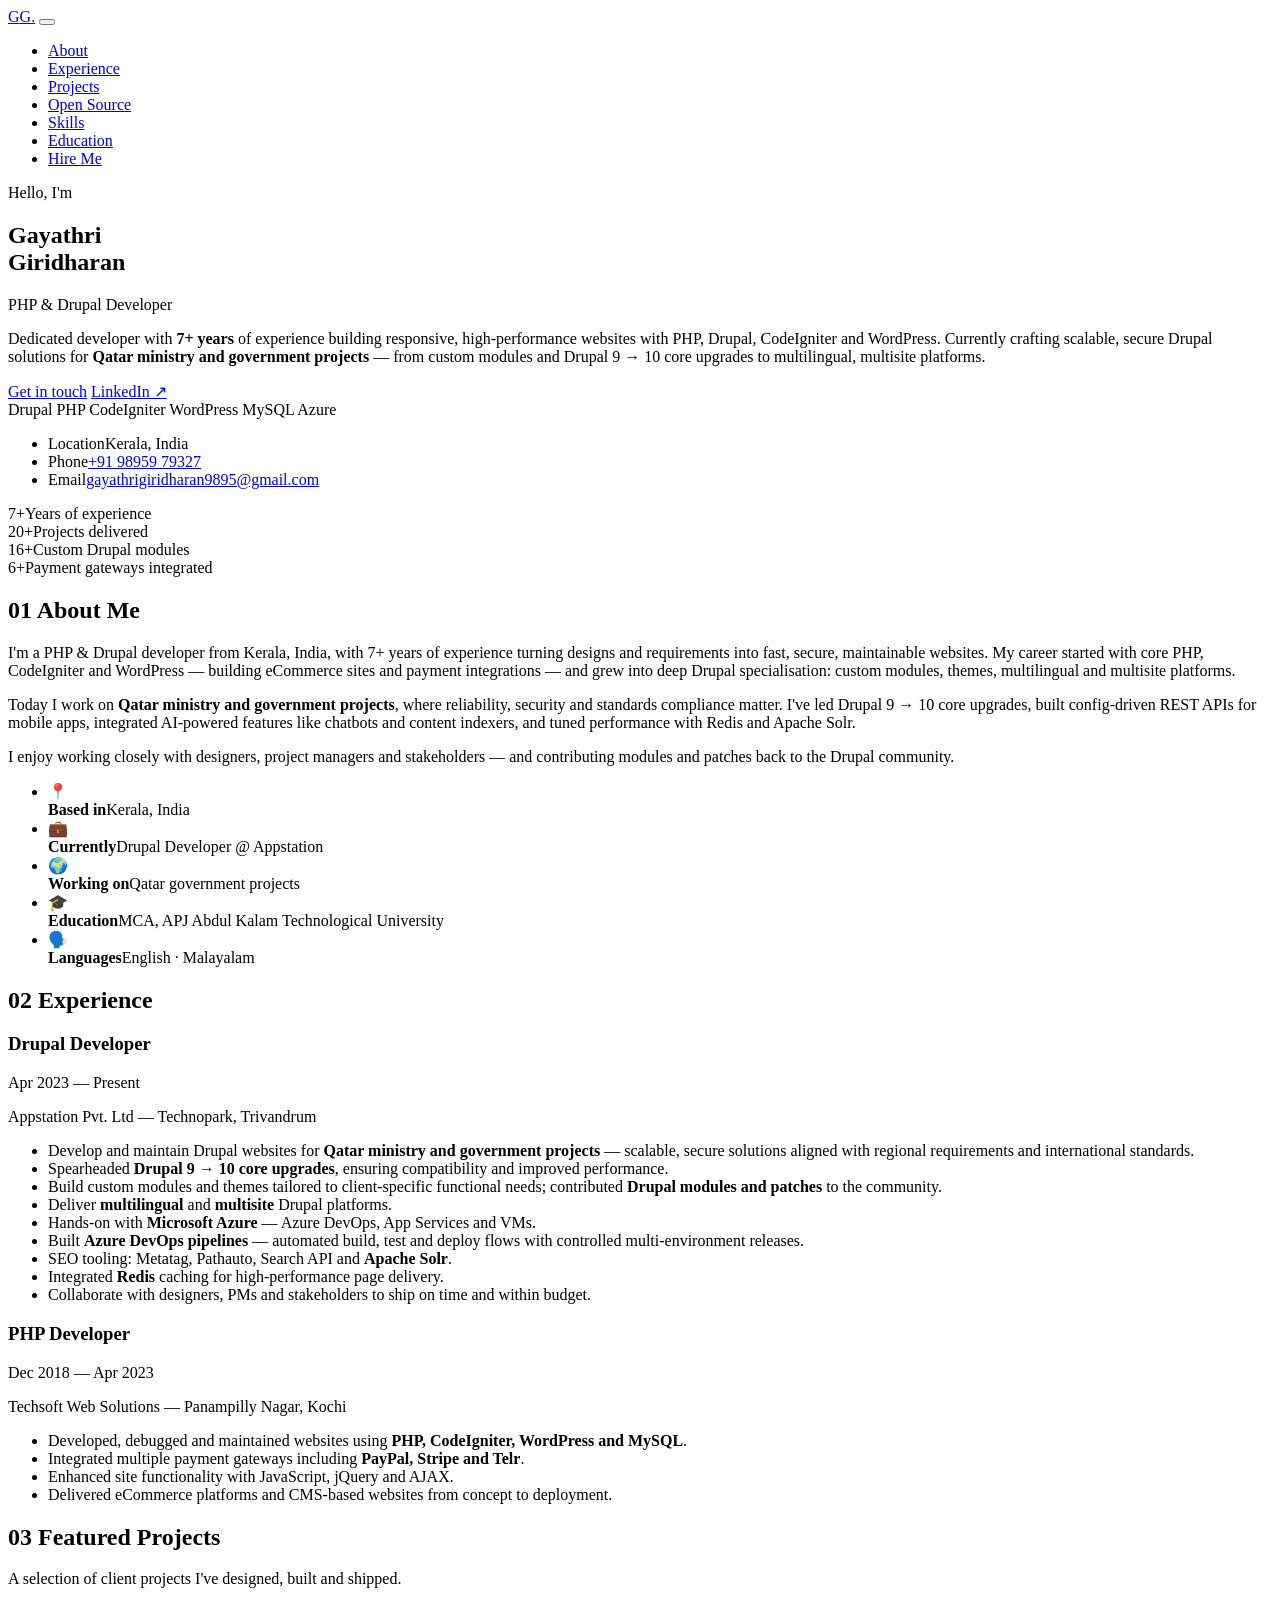
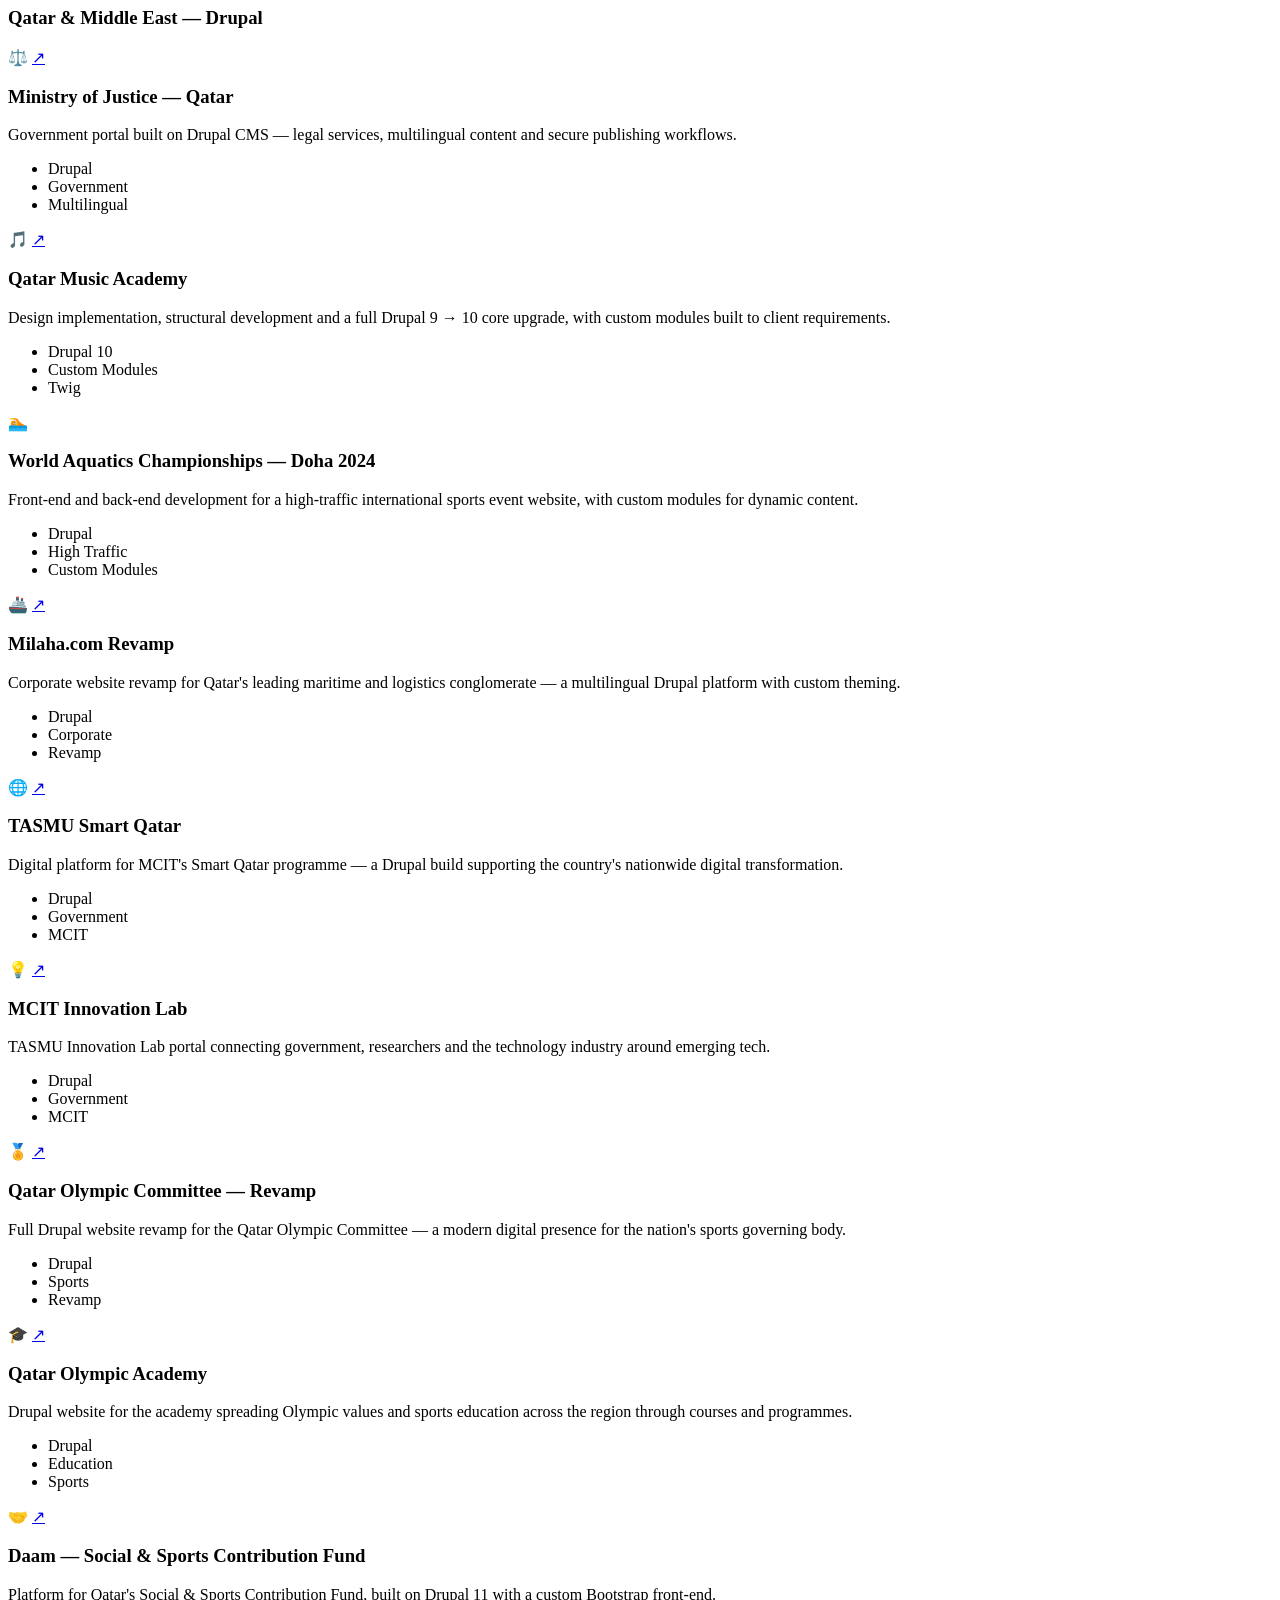
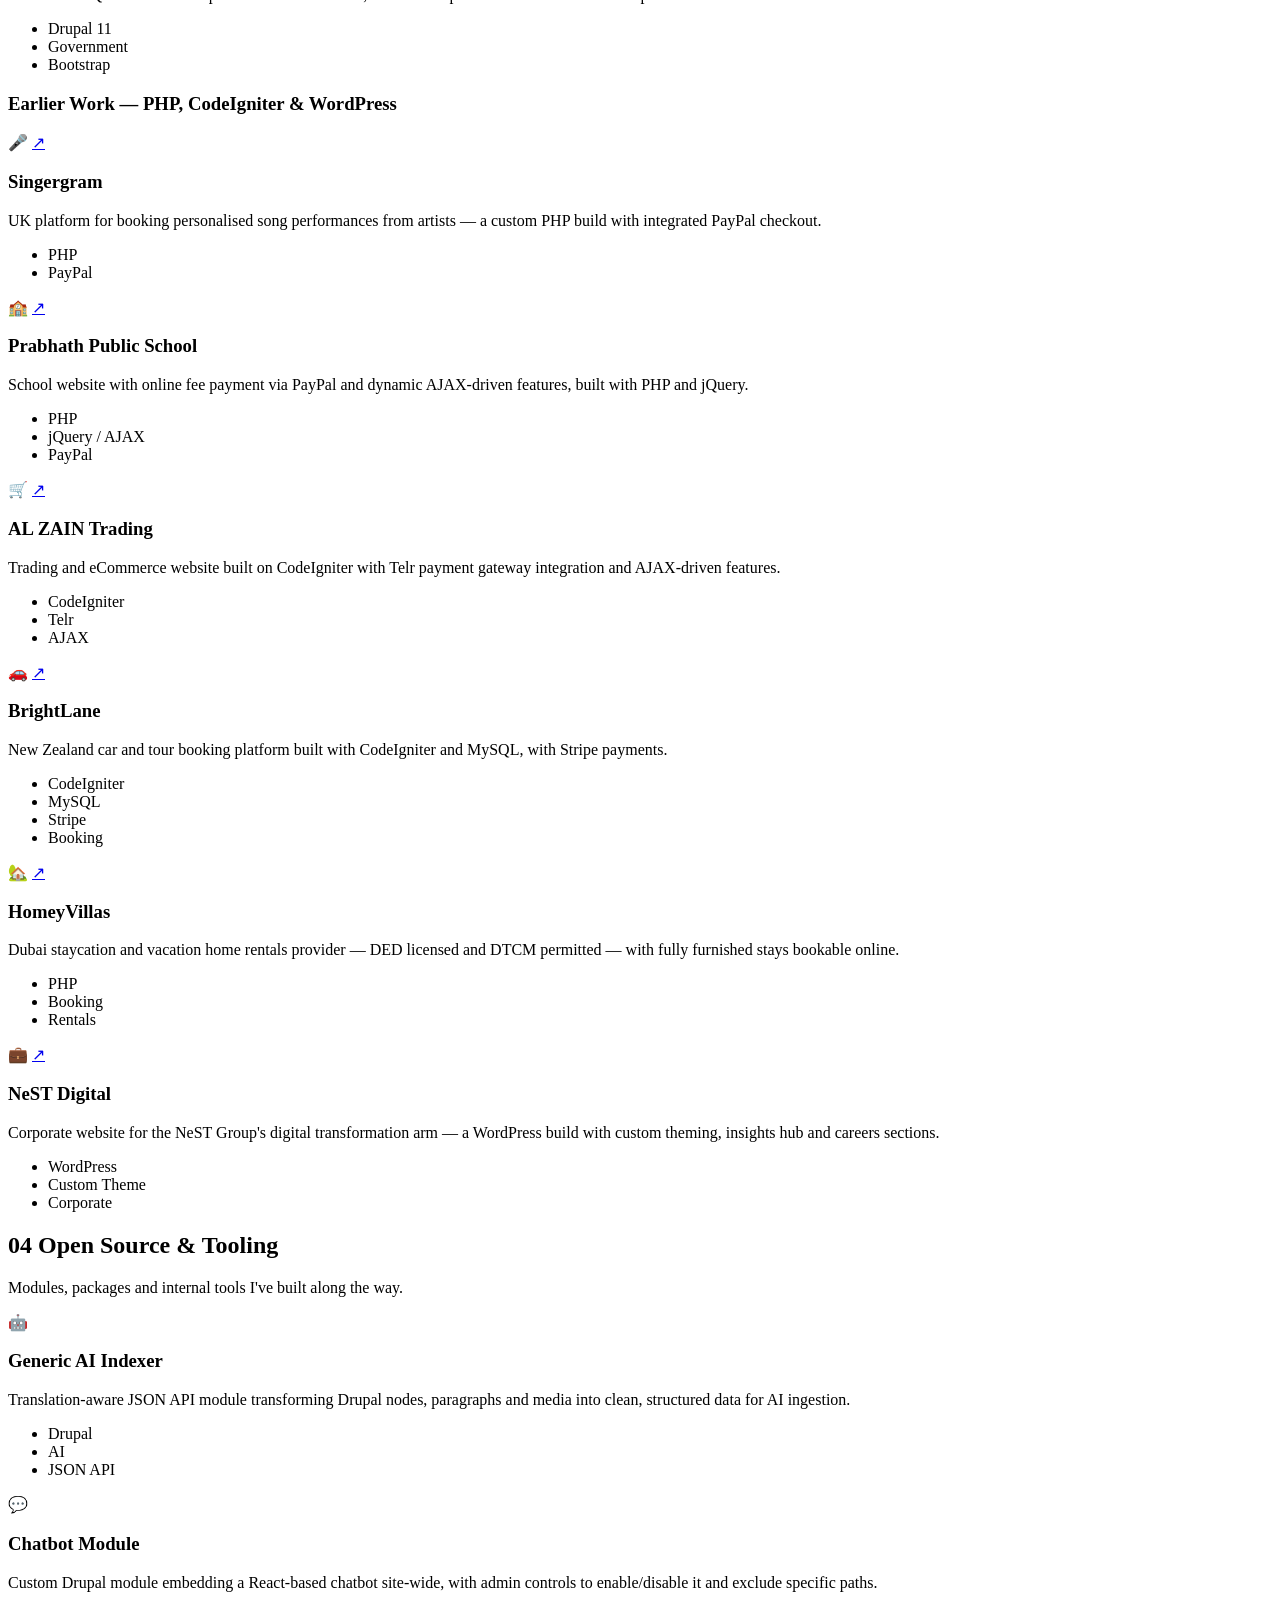
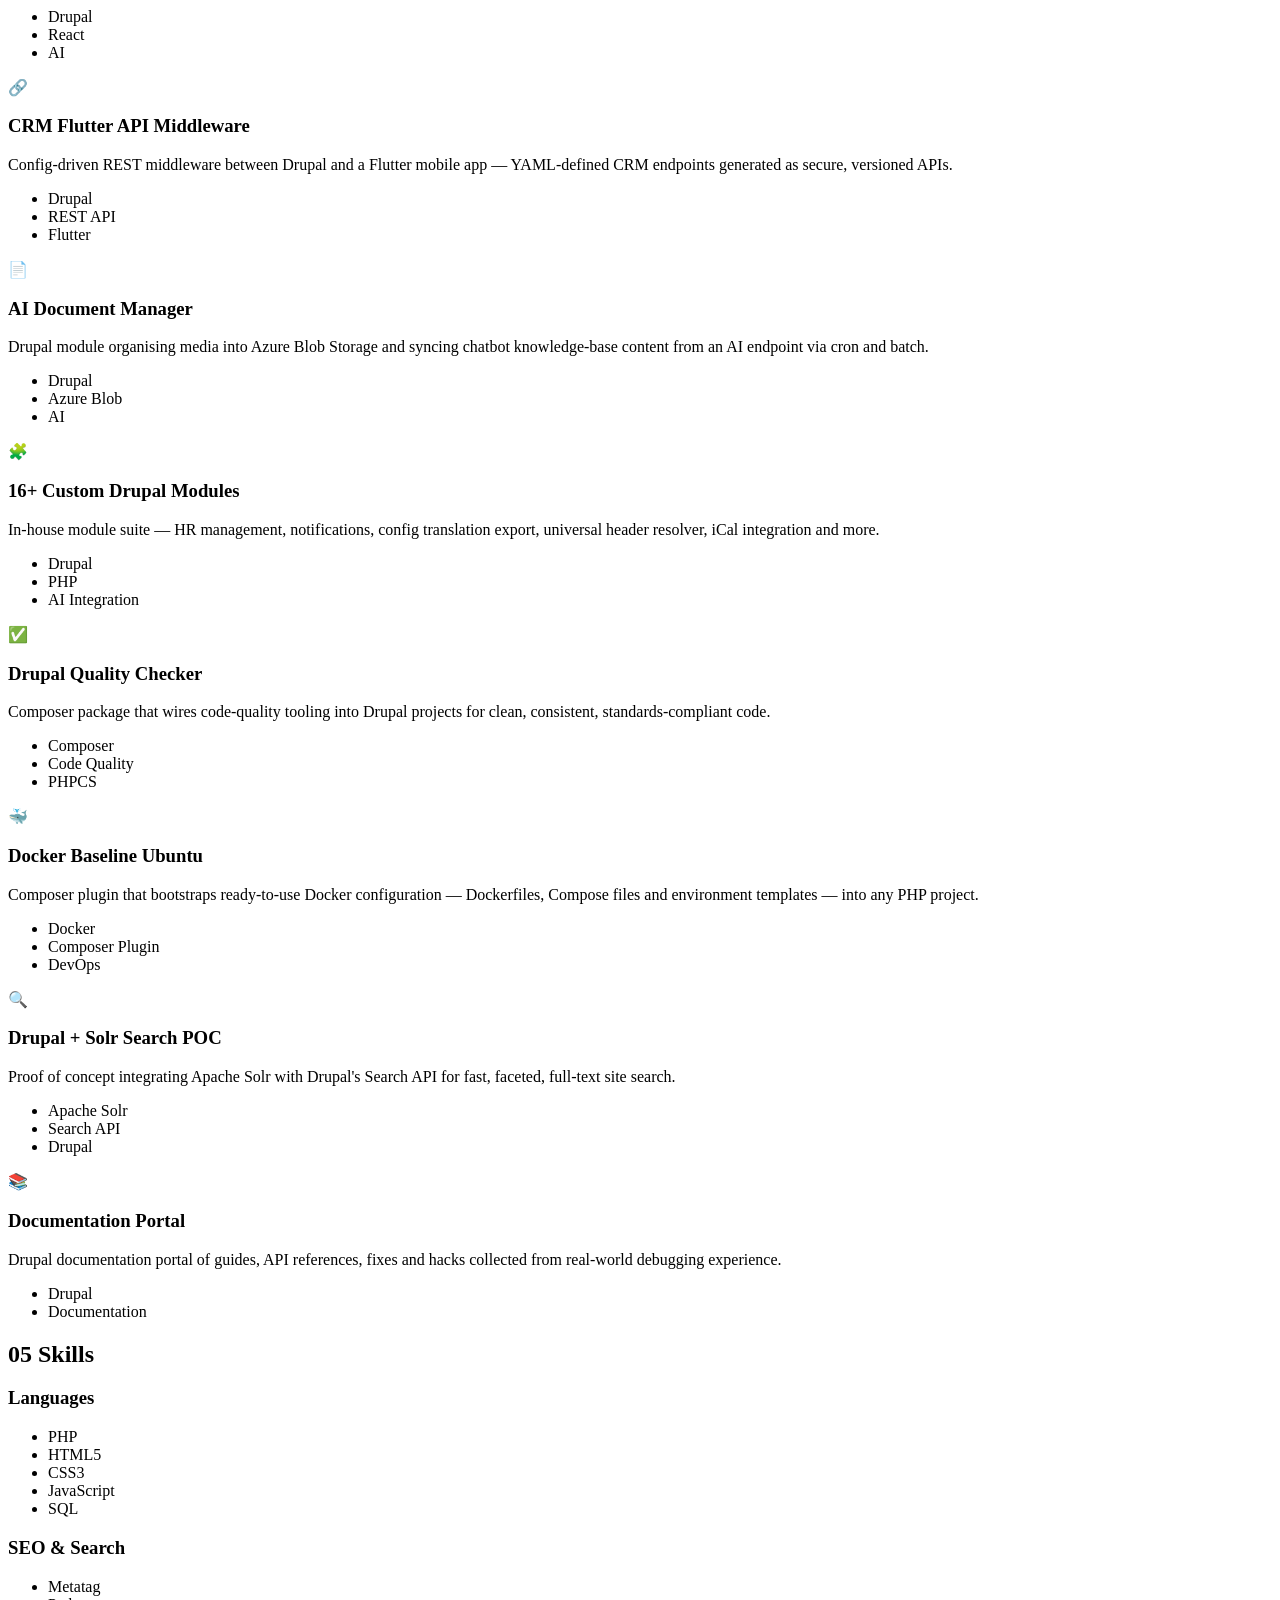
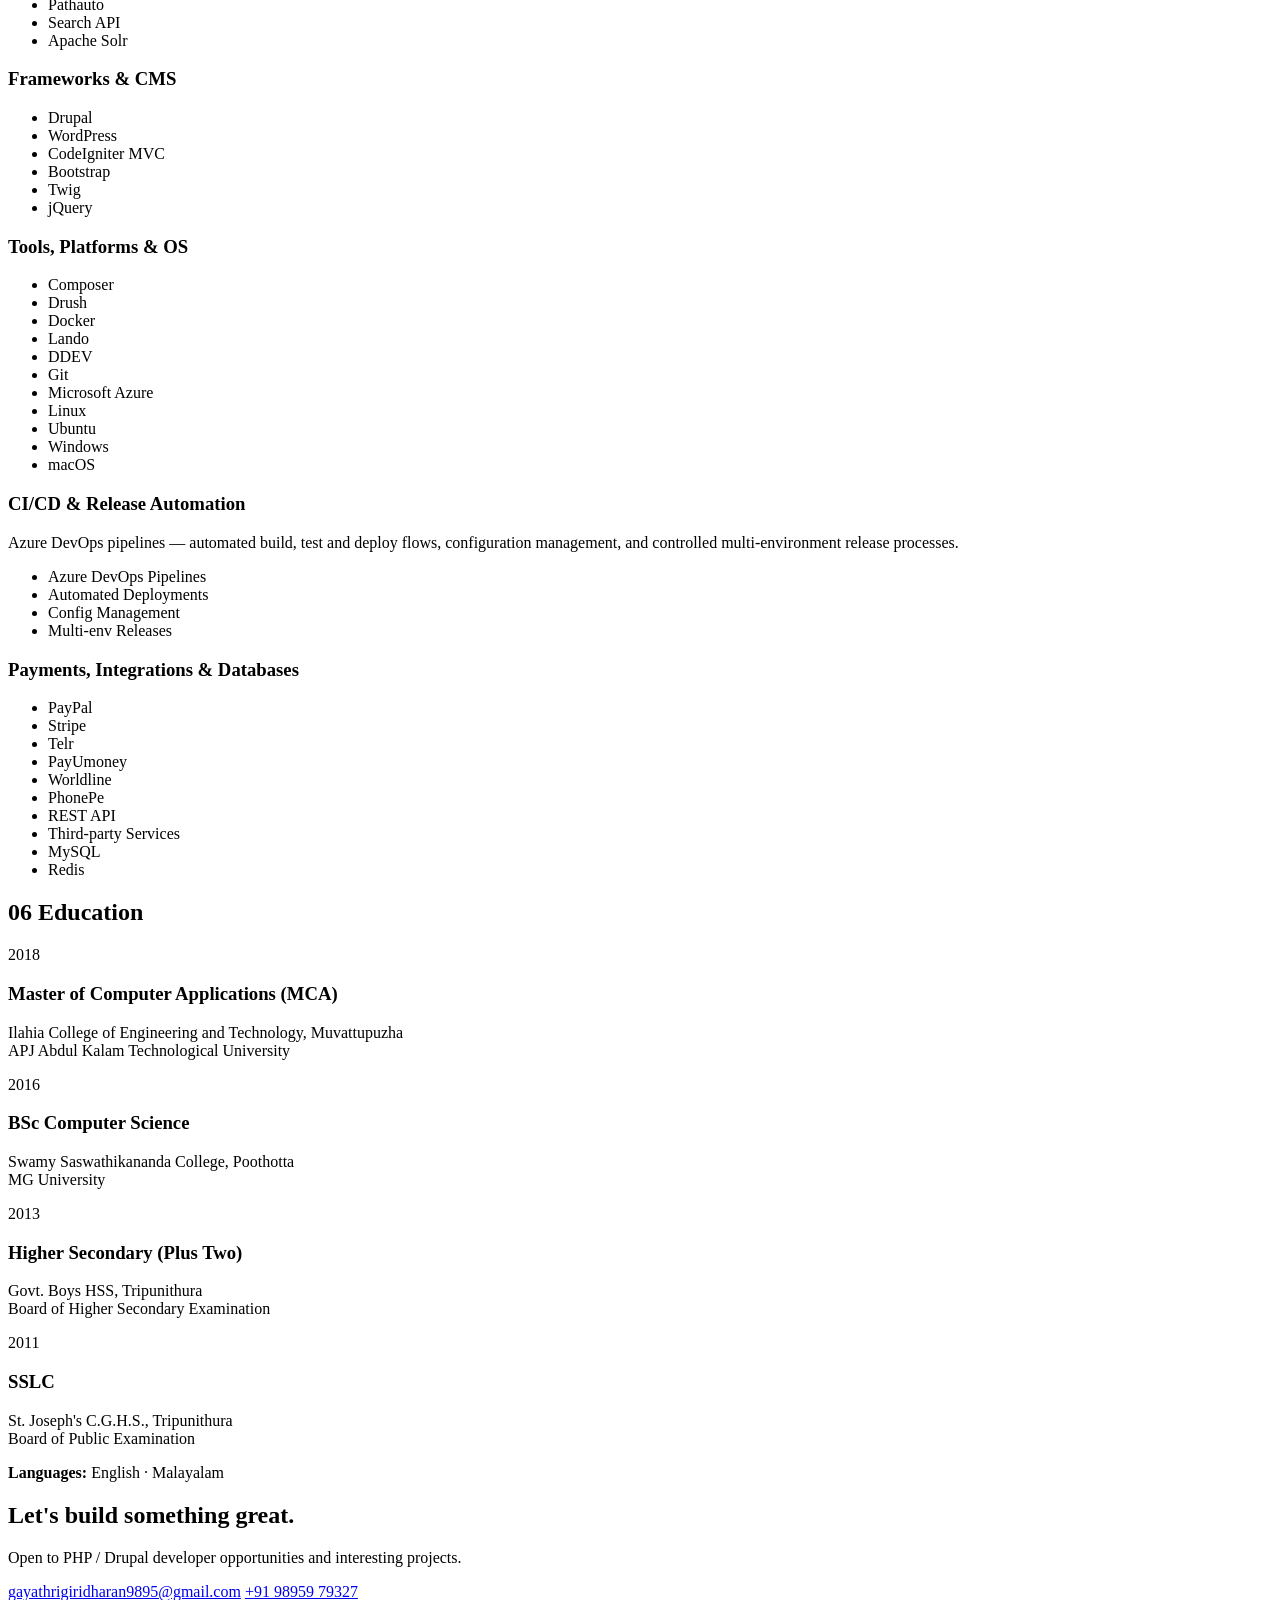
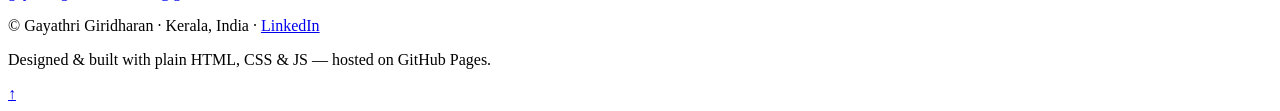
==== index.html @ 48408ae0 "Create index.html" ====
<!DOCTYPE html>
<html lang="en">

<head>
  <meta charset="UTF-8">
  <meta name="viewport" content="width=device-width, initial-scale=1">
  <title>Gayathri Giridharan — PHP & Drupal Developer</title>
  <meta name="description"
    content="Gayathri Giridharan — PHP & Drupal Developer with 7+ years of experience building responsive, high-performance websites, custom Drupal modules, payment gateway and API integrations. Working on Qatar government and ministry projects.">
  <meta name="author" content="Gayathri Giridharan">
  <meta name="theme-color" content="#0d1418">
  <link rel="canonical" href="https://gayathri-giri.github.io/">

  <!-- Favicons -->
  <link rel="icon" type="image/svg+xml" href="assets/images/favicon.svg">
  <link rel="icon" type="image/png" sizes="32x32" href="assets/images/favicon-32.png">
  <link rel="apple-touch-icon" sizes="180x180" href="assets/images/apple-touch-icon.png">

  <!-- Open Graph / Social -->
  <meta property="og:type" content="website">
  <meta property="og:url" content="https://gayathri-giri.github.io/">
  <meta property="og:title" content="Gayathri Giridharan — PHP & Drupal Developer">
  <meta property="og:description"
    content="PHP & Drupal Developer with 7+ years of experience — custom Drupal modules, Drupal 9→10 upgrades, payment gateways, REST APIs, and high-traffic international projects.">
  <meta property="og:image" content="https://gayathri-giri.github.io/assets/images/og-image.png">
  <meta property="og:image:width" content="1200">
  <meta property="og:image:height" content="630">
  <meta name="twitter:card" content="summary_large_image">
  <meta name="twitter:title" content="Gayathri Giridharan — PHP & Drupal Developer">
  <meta name="twitter:description"
    content="PHP & Drupal Developer with 7+ years of experience — custom Drupal modules, Drupal 9→10 upgrades, payment gateways, REST APIs, and high-traffic international projects.">
  <meta name="twitter:image" content="https://gayathri-giri.github.io/assets/images/og-image.png">

  <link rel="preconnect" href="https://fonts.googleapis.com">
  <link rel="preconnect" href="https://fonts.gstatic.com" crossorigin>
  <link
    href="https://fonts.googleapis.com/css2?family=Sora:wght@400;600;700;800&family=Inter:wght@300;400;500;600&display=swap"
    rel="stylesheet">
  <link rel="stylesheet" href="assets/css/style.css">

  <script type="application/ld+json">
  {
    "@context": "https://schema.org",
    "@type": "Person",
    "name": "Gayathri Giridharan",
    "jobTitle": "PHP & Drupal Developer",
    "email": "mailto:gayathrigiridharan9895@gmail.com",
    "telephone": "+91 9895979327",
    "url": "https://gayathri-giri.github.io/",
    "sameAs": ["https://www.linkedin.com/in/gayathri-giridharan/"],
    "address": { "@type": "PostalAddress", "addressRegion": "Kerala", "addressCountry": "IN" }
  }
  </script>
</head>

<body>

  <header class="site-header">
    <nav class="nav container">
      <a class="logo" href="#top">G<span>G</span>.</a>
      <button class="nav-toggle" aria-label="Toggle menu" aria-expanded="false">
        <span></span><span></span><span></span>
      </button>
      <ul class="nav-links">
        <li><a href="#about">About</a></li>
        <li><a href="#experience">Experience</a></li>
        <li><a href="#projects">Projects</a></li>
        <li><a href="#opensource">Open&nbsp;Source</a></li>
        <li><a href="#skills">Skills</a></li>
        <li><a href="#education">Education</a></li>
        <li><a class="nav-cta" href="mailto:gayathrigiridharan9895@gmail.com">Hire&nbsp;Me</a></li>
      </ul>
    </nav>
  </header>

  <main id="top">

    <!-- ============ HERO ============ -->
    <section class="hero">
      <div class="container hero-grid">
        <div class="hero-text reveal">
          <p class="hero-kicker">Hello, I'm</p>
          <h1>Gayathri<br>Giridharan</h1>
          <p class="hero-role">PHP &amp; <span class="accent">Drupal</span> Developer</p>
          <p class="hero-summary">
            Dedicated developer with <strong>7+ years</strong> of experience building responsive,
            high-performance websites with PHP, Drupal, CodeIgniter and WordPress. Currently crafting
            scalable, secure Drupal solutions for <strong>Qatar ministry and government projects</strong> — from custom
            modules and Drupal&nbsp;9&nbsp;→&nbsp;10 core upgrades to multilingual, multisite platforms.
          </p>
          <div class="hero-actions">
            <a class="btn btn-primary" href="mailto:gayathrigiridharan9895@gmail.com">Get in touch</a>
            <a class="btn btn-ghost" href="https://www.linkedin.com/in/gayathri-giridharan/" target="_blank"
              rel="noopener">LinkedIn ↗</a>
          </div>
          <div class="hero-badges">
            <span class="chip">Drupal</span>
            <span class="chip">PHP</span>
            <span class="chip">CodeIgniter</span>
            <span class="chip">WordPress</span>
            <span class="chip">MySQL</span>
            <span class="chip">Azure</span>
          </div>
          <ul class="hero-meta">
            <li><span class="meta-label">Location</span>Kerala, India</li>
            <li><span class="meta-label">Phone</span><a href="tel:+919895979327">+91 98959 79327</a></li>
            <li><span class="meta-label">Email</span><a
                href="mailto:gayathrigiridharan9895@gmail.com">gayathrigiridharan9895@gmail.com</a></li>
          </ul>
        </div>
      </div>

      <div class="container stats reveal">
        <div class="stat"><span class="stat-num">7+</span><span class="stat-label">Years of experience</span></div>
        <div class="stat"><span class="stat-num">20+</span><span class="stat-label">Projects delivered</span></div>
        <div class="stat"><span class="stat-num">16+</span><span class="stat-label">Custom Drupal modules</span></div>
        <div class="stat"><span class="stat-num">6+</span><span class="stat-label">Payment gateways integrated</span></div>
      </div>
    </section>

    <!-- ============ ABOUT ============ -->
    <section class="section section-alt" id="about">
      <div class="container">
        <h2 class="section-title reveal"><span class="section-index">01</span> About Me</h2>
        <div class="about-grid">
          <div class="about-text reveal">
            <p>I'm a PHP &amp; Drupal developer from Kerala, India, with 7+ years of experience turning
              designs and requirements into fast, secure, maintainable websites. My career started with
              core PHP, CodeIgniter and WordPress — building eCommerce sites and payment integrations —
              and grew into deep Drupal specialisation: custom modules, themes, multilingual and
              multisite platforms.</p>
            <p>Today I work on <strong>Qatar ministry and government projects</strong>, where reliability,
              security and standards compliance matter. I've led Drupal 9 → 10 core upgrades, built
              config-driven REST APIs for mobile apps, integrated AI-powered features like chatbots and
              content indexers, and tuned performance with Redis and Apache Solr.</p>
            <p>I enjoy working closely with designers, project managers and stakeholders — and
              contributing modules and patches back to the Drupal community.</p>
          </div>
          <ul class="fact-list reveal">
            <li><span class="fact-icon">📍</span><div><strong>Based in</strong>Kerala, India</div></li>
            <li><span class="fact-icon">💼</span><div><strong>Currently</strong>Drupal Developer @ Appstation</div></li>
            <li><span class="fact-icon">🌍</span><div><strong>Working on</strong>Qatar government projects</div></li>
            <li><span class="fact-icon">🎓</span><div><strong>Education</strong>MCA, APJ Abdul Kalam Technological University</div></li>
            <li><span class="fact-icon">🗣️</span><div><strong>Languages</strong>English · Malayalam</div></li>
          </ul>
        </div>
      </div>
    </section>

    <!-- ============ EXPERIENCE ============ -->
    <section class="section" id="experience">
      <div class="container">
        <h2 class="section-title reveal"><span class="section-index">02</span> Experience</h2>

        <div class="timeline">
          <article class="timeline-item reveal">
            <div class="timeline-marker"></div>
            <div class="timeline-body">
              <div class="timeline-head">
                <h3>Drupal Developer</h3>
                <span class="badge badge-current">Apr 2023 — Present</span>
              </div>
              <p class="timeline-company">Appstation Pvt. Ltd — Technopark, Trivandrum</p>
              <ul class="timeline-points">
                <li>Develop and maintain Drupal websites for <strong>Qatar ministry and government
                  projects</strong> — scalable, secure solutions aligned with regional requirements and
                  international standards.</li>
                <li>Spearheaded <strong>Drupal 9 → 10 core upgrades</strong>, ensuring compatibility and improved performance.</li>
                <li>Build custom modules and themes tailored to client-specific functional needs; contributed
                  <strong>Drupal modules and patches</strong> to the community.</li>
                <li>Deliver <strong>multilingual</strong> and <strong>multisite</strong> Drupal platforms.</li>
                <li>Hands-on with <strong>Microsoft Azure</strong> — Azure DevOps, App Services and VMs.</li>
                <li>Built <strong>Azure DevOps pipelines</strong> — automated build, test and deploy flows with
                  controlled multi-environment releases.</li>
                <li>SEO tooling: Metatag, Pathauto, Search API and <strong>Apache Solr</strong>.</li>
                <li>Integrated <strong>Redis</strong> caching for high-performance page delivery.</li>
                <li>Collaborate with designers, PMs and stakeholders to ship on time and within budget.</li>
              </ul>
            </div>
          </article>

          <article class="timeline-item reveal">
            <div class="timeline-marker"></div>
            <div class="timeline-body">
              <div class="timeline-head">
                <h3>PHP Developer</h3>
                <span class="badge">Dec 2018 — Apr 2023</span>
              </div>
              <p class="timeline-company">Techsoft Web Solutions — Panampilly Nagar, Kochi</p>
              <ul class="timeline-points">
                <li>Developed, debugged and maintained websites using <strong>PHP, CodeIgniter, WordPress and MySQL</strong>.</li>
                <li>Integrated multiple payment gateways including <strong>PayPal, Stripe and Telr</strong>.</li>
                <li>Enhanced site functionality with JavaScript, jQuery and AJAX.</li>
                <li>Delivered eCommerce platforms and CMS-based websites from concept to deployment.</li>
              </ul>
            </div>
          </article>
        </div>
      </div>
    </section>

    <!-- ============ PROJECTS ============ -->
    <section class="section section-alt" id="projects">
      <div class="container">
        <h2 class="section-title reveal"><span class="section-index">03</span> Featured Projects</h2>
        <p class="section-lead reveal">A selection of client projects I've designed, built and shipped.</p>

        <h3 class="project-group-title reveal">Qatar &amp; Middle East — Drupal</h3>
        <div class="project-grid">
          <article class="project-card reveal">
            <div class="project-top">
              <span class="project-emoji">⚖️</span>
              <a class="project-link" href="https://www.moj.gov.qa/" target="_blank" rel="noopener"
                aria-label="Visit Ministry of Justice Qatar">↗</a>
            </div>
            <h3>Ministry of Justice — Qatar</h3>
            <p>Government portal built on Drupal CMS — legal services, multilingual content and secure
              publishing workflows.</p>
            <ul class="tags">
              <li>Drupal</li><li>Government</li><li>Multilingual</li>
            </ul>
          </article>

          <article class="project-card reveal">
            <div class="project-top">
              <span class="project-emoji">🎵</span>
              <a class="project-link" href="https://qatarmusicacademy.com.qa/" target="_blank" rel="noopener"
                aria-label="Visit Qatar Music Academy">↗</a>
            </div>
            <h3>Qatar Music Academy</h3>
            <p>Design implementation, structural development and a full Drupal 9 → 10 core upgrade, with
              custom modules built to client requirements.</p>
            <ul class="tags">
              <li>Drupal 10</li><li>Custom Modules</li><li>Twig</li>
            </ul>
          </article>

          <article class="project-card reveal">
            <div class="project-top">
              <span class="project-emoji">🏊</span>
            </div>
            <h3>World Aquatics Championships — Doha 2024</h3>
            <p>Front-end and back-end development for a high-traffic international sports event website,
              with custom modules for dynamic content.</p>
            <ul class="tags">
              <li>Drupal</li><li>High Traffic</li><li>Custom Modules</li>
            </ul>
          </article>

          <article class="project-card reveal">
            <div class="project-top">
              <span class="project-emoji">🚢</span>
              <a class="project-link" href="https://www.milaha.com/" target="_blank" rel="noopener"
                aria-label="Visit Milaha">↗</a>
            </div>
            <h3>Milaha.com Revamp</h3>
            <p>Corporate website revamp for Qatar's leading maritime and logistics conglomerate —
              a multilingual Drupal platform with custom theming.</p>
            <ul class="tags">
              <li>Drupal</li><li>Corporate</li><li>Revamp</li>
            </ul>
          </article>

          <article class="project-card reveal">
            <div class="project-top">
              <span class="project-emoji">🌐</span>
              <a class="project-link" href="https://tasmu.gov.qa/" target="_blank" rel="noopener"
                aria-label="Visit TASMU Smart Qatar">↗</a>
            </div>
            <h3>TASMU Smart Qatar</h3>
            <p>Digital platform for MCIT's Smart Qatar programme — a Drupal build supporting the country's
              nationwide digital transformation.</p>
            <ul class="tags">
              <li>Drupal</li><li>Government</li><li>MCIT</li>
            </ul>
          </article>

          <article class="project-card reveal">
            <div class="project-top">
              <span class="project-emoji">💡</span>
              <a class="project-link" href="https://ilab.mcit.gov.qa/" target="_blank" rel="noopener"
                aria-label="Visit MCIT Innovation Lab">↗</a>
            </div>
            <h3>MCIT Innovation Lab</h3>
            <p>TASMU Innovation Lab portal connecting government, researchers and the technology industry
              around emerging tech.</p>
            <ul class="tags">
              <li>Drupal</li><li>Government</li><li>MCIT</li>
            </ul>
          </article>

          <article class="project-card reveal">
            <div class="project-top">
              <span class="project-emoji">🏅</span>
              <a class="project-link" href="https://www.olympic.qa/" target="_blank" rel="noopener"
                aria-label="Visit Qatar Olympic Committee">↗</a>
            </div>
            <h3>Qatar Olympic Committee — Revamp</h3>
            <p>Full Drupal website revamp for the Qatar Olympic Committee — a modern digital presence for
              the nation's sports governing body.</p>
            <ul class="tags">
              <li>Drupal</li><li>Sports</li><li>Revamp</li>
            </ul>
          </article>

          <article class="project-card reveal">
            <div class="project-top">
              <span class="project-emoji">🎓</span>
              <a class="project-link" href="https://www.qoa.qa/" target="_blank" rel="noopener"
                aria-label="Visit Qatar Olympic Academy">↗</a>
            </div>
            <h3>Qatar Olympic Academy</h3>
            <p>Drupal website for the academy spreading Olympic values and sports education across the
              region through courses and programmes.</p>
            <ul class="tags">
              <li>Drupal</li><li>Education</li><li>Sports</li>
            </ul>
          </article>

          <article class="project-card reveal">
            <div class="project-top">
              <span class="project-emoji">🤝</span>
              <a class="project-link" href="https://www.daam.gov.qa/" target="_blank" rel="noopener"
                aria-label="Visit Daam">↗</a>
            </div>
            <h3>Daam — Social &amp; Sports Contribution Fund</h3>
            <p>Platform for Qatar's Social &amp; Sports Contribution Fund, built on Drupal 11 with a custom
              Bootstrap front-end.</p>
            <ul class="tags">
              <li>Drupal 11</li><li>Government</li><li>Bootstrap</li>
            </ul>
          </article>
        </div>

        <h3 class="project-group-title reveal">Earlier Work — PHP, CodeIgniter &amp; WordPress</h3>
        <div class="project-grid">
          <article class="project-card reveal">
            <div class="project-top">
              <span class="project-emoji">🎤</span>
              <a class="project-link" href="https://singergram.co.uk/" target="_blank" rel="noopener"
                aria-label="Visit Singergram">↗</a>
            </div>
            <h3>Singergram</h3>
            <p>UK platform for booking personalised song performances from artists — a custom PHP build
              with integrated PayPal checkout.</p>
            <ul class="tags">
              <li>PHP</li><li>PayPal</li>
            </ul>
          </article>

          <article class="project-card reveal">
            <div class="project-top">
              <span class="project-emoji">🏫</span>
              <a class="project-link" href="https://www.prabhathpublicschool.com/" target="_blank" rel="noopener"
                aria-label="Visit Prabhath Public School">↗</a>
            </div>
            <h3>Prabhath Public School</h3>
            <p>School website with online fee payment via PayPal and dynamic AJAX-driven features, built
              with PHP and jQuery.</p>
            <ul class="tags">
              <li>PHP</li><li>jQuery / AJAX</li><li>PayPal</li>
            </ul>
          </article>

          <article class="project-card reveal">
            <div class="project-top">
              <span class="project-emoji">🛒</span>
              <a class="project-link" href="https://alzaintrading.com/" target="_blank" rel="noopener"
                aria-label="Visit AL ZAIN Trading">↗</a>
            </div>
            <h3>AL ZAIN Trading</h3>
            <p>Trading and eCommerce website built on CodeIgniter with Telr payment gateway integration
              and AJAX-driven features.</p>
            <ul class="tags">
              <li>CodeIgniter</li><li>Telr</li><li>AJAX</li>
            </ul>
          </article>

          <article class="project-card reveal">
            <div class="project-top">
              <span class="project-emoji">🚗</span>
              <a class="project-link" href="https://brightlane.co.nz/" target="_blank" rel="noopener"
                aria-label="Visit BrightLane">↗</a>
            </div>
            <h3>BrightLane</h3>
            <p>New Zealand car and tour booking platform built with CodeIgniter and MySQL, with Stripe
              payments.</p>
            <ul class="tags">
              <li>CodeIgniter</li><li>MySQL</li><li>Stripe</li><li>Booking</li>
            </ul>
          </article>

          <article class="project-card reveal">
            <div class="project-top">
              <span class="project-emoji">🏡</span>
              <a class="project-link" href="https://www.homeyvillas.com/" target="_blank" rel="noopener"
                aria-label="Visit HomeyVillas">↗</a>
            </div>
            <h3>HomeyVillas</h3>
            <p>Dubai staycation and vacation home rentals provider — DED licensed and DTCM permitted —
              with fully furnished stays bookable online.</p>
            <ul class="tags">
              <li>PHP</li><li>Booking</li><li>Rentals</li>
            </ul>
          </article>

          <article class="project-card reveal">
            <div class="project-top">
              <span class="project-emoji">💼</span>
              <a class="project-link" href="https://www.nestdigital.com/" target="_blank" rel="noopener"
                aria-label="Visit NeST Digital">↗</a>
            </div>
            <h3>NeST Digital</h3>
            <p>Corporate website for the NeST Group's digital transformation arm — a WordPress build with
              custom theming, insights hub and careers sections.</p>
            <ul class="tags">
              <li>WordPress</li><li>Custom Theme</li><li>Corporate</li>
            </ul>
          </article>
        </div>
      </div>
    </section>

    <!-- ============ OPEN SOURCE & TOOLING ============ -->
    <section class="section" id="opensource">
      <div class="container">
        <h2 class="section-title reveal"><span class="section-index">04</span> Open Source &amp; Tooling</h2>
        <p class="section-lead reveal">Modules, packages and internal tools I've built along the way.</p>

        <div class="project-grid">
          <article class="project-card reveal">
            <div class="project-top">
              <span class="project-emoji">🤖</span>
            </div>
            <h3>Generic AI Indexer</h3>
            <p>Translation-aware JSON API module transforming Drupal nodes, paragraphs and media into
              clean, structured data for AI ingestion.</p>
            <ul class="tags">
              <li>Drupal</li><li>AI</li><li>JSON API</li>
            </ul>
          </article>

          <article class="project-card reveal">
            <div class="project-top">
              <span class="project-emoji">💬</span>
            </div>
            <h3>Chatbot Module</h3>
            <p>Custom Drupal module embedding a React-based chatbot site-wide, with admin controls to
              enable/disable it and exclude specific paths.</p>
            <ul class="tags">
              <li>Drupal</li><li>React</li><li>AI</li>
            </ul>
          </article>

          <article class="project-card reveal">
            <div class="project-top">
              <span class="project-emoji">🔗</span>
            </div>
            <h3>CRM Flutter API Middleware</h3>
            <p>Config-driven REST middleware between Drupal and a Flutter mobile app — YAML-defined CRM
              endpoints generated as secure, versioned APIs.</p>
            <ul class="tags">
              <li>Drupal</li><li>REST API</li><li>Flutter</li>
            </ul>
          </article>

          <article class="project-card reveal">
            <div class="project-top">
              <span class="project-emoji">📄</span>
            </div>
            <h3>AI Document Manager</h3>
            <p>Drupal module organising media into Azure Blob Storage and syncing chatbot knowledge-base
              content from an AI endpoint via cron and batch.</p>
            <ul class="tags">
              <li>Drupal</li><li>Azure Blob</li><li>AI</li>
            </ul>
          </article>

          <article class="project-card reveal">
            <div class="project-top">
              <span class="project-emoji">🧩</span>
            </div>
            <h3>16+ Custom Drupal Modules</h3>
            <p>In-house module suite — HR management, notifications, config translation export, universal
              header resolver, iCal integration and more.</p>
            <ul class="tags">
              <li>Drupal</li><li>PHP</li><li>AI Integration</li>
            </ul>
          </article>

          <article class="project-card reveal">
            <div class="project-top">
              <span class="project-emoji">✅</span>
            </div>
            <h3>Drupal Quality Checker</h3>
            <p>Composer package that wires code-quality tooling into Drupal projects for clean, consistent,
              standards-compliant code.</p>
            <ul class="tags">
              <li>Composer</li><li>Code Quality</li><li>PHPCS</li>
            </ul>
          </article>

          <article class="project-card reveal">
            <div class="project-top">
              <span class="project-emoji">🐳</span>
            </div>
            <h3>Docker Baseline Ubuntu</h3>
            <p>Composer plugin that bootstraps ready-to-use Docker configuration — Dockerfiles, Compose files
              and environment templates — into any PHP project.</p>
            <ul class="tags">
              <li>Docker</li><li>Composer Plugin</li><li>DevOps</li>
            </ul>
          </article>

          <article class="project-card reveal">
            <div class="project-top">
              <span class="project-emoji">🔍</span>
            </div>
            <h3>Drupal + Solr Search POC</h3>
            <p>Proof of concept integrating Apache Solr with Drupal's Search API for fast, faceted,
              full-text site search.</p>
            <ul class="tags">
              <li>Apache Solr</li><li>Search API</li><li>Drupal</li>
            </ul>
          </article>

          <article class="project-card reveal">
            <div class="project-top">
              <span class="project-emoji">📚</span>
            </div>
            <h3>Documentation Portal</h3>
            <p>Drupal documentation portal of guides, API references, fixes and hacks collected from
              real-world debugging experience.</p>
            <ul class="tags">
              <li>Drupal</li><li>Documentation</li>
            </ul>
          </article>
        </div>
      </div>
    </section>

    <!-- ============ SKILLS ============ -->
    <section class="section section-alt" id="skills">
      <div class="container">
        <h2 class="section-title reveal"><span class="section-index">05</span> Skills</h2>

        <div class="skills-grid">
          <div class="skill-group reveal">
            <h3>Languages</h3>
            <ul class="tags tags-lg">
              <li>PHP</li><li>HTML5</li><li>CSS3</li><li>JavaScript</li><li>SQL</li>
            </ul>
          </div>
          <div class="skill-group reveal">
            <h3>SEO &amp; Search</h3>
            <ul class="tags tags-lg">
              <li>Metatag</li><li>Pathauto</li><li>Search API</li><li>Apache Solr</li>
            </ul>
          </div>
          <div class="skill-group reveal">
            <h3>Frameworks &amp; CMS</h3>
            <ul class="tags tags-lg">
              <li>Drupal</li><li>WordPress</li><li>CodeIgniter MVC</li><li>Bootstrap</li><li>Twig</li><li>jQuery</li>
            </ul>
          </div>
          <div class="skill-group reveal">
            <h3>Tools, Platforms &amp; OS</h3>
            <ul class="tags tags-lg">
              <li>Composer</li><li>Drush</li><li>Docker</li><li>Lando</li><li>DDEV</li><li>Git</li><li>Microsoft Azure</li><li>Linux</li><li>Ubuntu</li><li>Windows</li><li>macOS</li>
            </ul>
          </div>
          <div class="skill-group reveal">
            <h3>CI/CD &amp; Release Automation</h3>
            <p class="skill-desc">Azure DevOps pipelines — automated build, test and deploy flows,
              configuration management, and controlled multi-environment release processes.</p>
            <ul class="tags tags-lg">
              <li>Azure DevOps Pipelines</li><li>Automated Deployments</li><li>Config Management</li><li>Multi-env Releases</li>
            </ul>
          </div>
          <div class="skill-group reveal">
            <h3>Payments, Integrations &amp; Databases</h3>
            <ul class="tags tags-lg">
              <li>PayPal</li><li>Stripe</li><li>Telr</li><li>PayUmoney</li><li>Worldline</li><li>PhonePe</li><li>REST API</li><li>Third-party Services</li><li>MySQL</li><li>Redis</li>
            </ul>
          </div>
        </div>
      </div>
    </section>

    <!-- ============ EDUCATION ============ -->
    <section class="section" id="education">
      <div class="container">
        <h2 class="section-title reveal"><span class="section-index">06</span> Education</h2>

        <div class="edu-grid">
          <article class="edu-card reveal">
            <span class="edu-year">2018</span>
            <h3>Master of Computer Applications (MCA)</h3>
            <p>Ilahia College of Engineering and Technology, Muvattupuzha<br>
              APJ Abdul Kalam Technological University</p>
          </article>
          <article class="edu-card reveal">
            <span class="edu-year">2016</span>
            <h3>BSc Computer Science</h3>
            <p>Swamy Saswathikananda College, Poothotta<br>MG University</p>
          </article>
          <article class="edu-card reveal">
            <span class="edu-year">2013</span>
            <h3>Higher Secondary (Plus Two)</h3>
            <p>Govt. Boys HSS, Tripunithura<br>Board of Higher Secondary Examination</p>
          </article>
          <article class="edu-card reveal">
            <span class="edu-year">2011</span>
            <h3>SSLC</h3>
            <p>St. Joseph's C.G.H.S., Tripunithura<br>Board of Public Examination</p>
          </article>
        </div>

        <p class="languages reveal"><strong>Languages:</strong> English · Malayalam</p>
      </div>
    </section>

    <!-- ============ CONTACT ============ -->
    <section class="section contact" id="contact">
      <div class="container reveal">
        <h2 class="contact-title">Let's build something great.</h2>
        <p class="contact-lead">Open to PHP / Drupal developer opportunities and interesting projects.</p>
        <div class="hero-actions contact-actions">
          <a class="btn btn-primary" href="mailto:gayathrigiridharan9895@gmail.com">gayathrigiridharan9895@gmail.com</a>
          <a class="btn btn-ghost" href="tel:+919895979327">+91 98959 79327</a>
        </div>
      </div>
    </section>
  </main>

  <footer class="site-footer">
    <div class="container">
      <p>© <span id="year"></span> Gayathri Giridharan · Kerala, India ·
        <a href="https://www.linkedin.com/in/gayathri-giridharan/" target="_blank" rel="noopener">LinkedIn</a>
      </p>
      <p class="footer-note">Designed &amp; built with plain HTML, CSS &amp; JS — hosted on GitHub Pages.</p>
    </div>
  </footer>

  <a href="#top" class="back-to-top" aria-label="Back to top">↑</a>

  <script src="assets/js/script.js"></script>
</body>

</html>
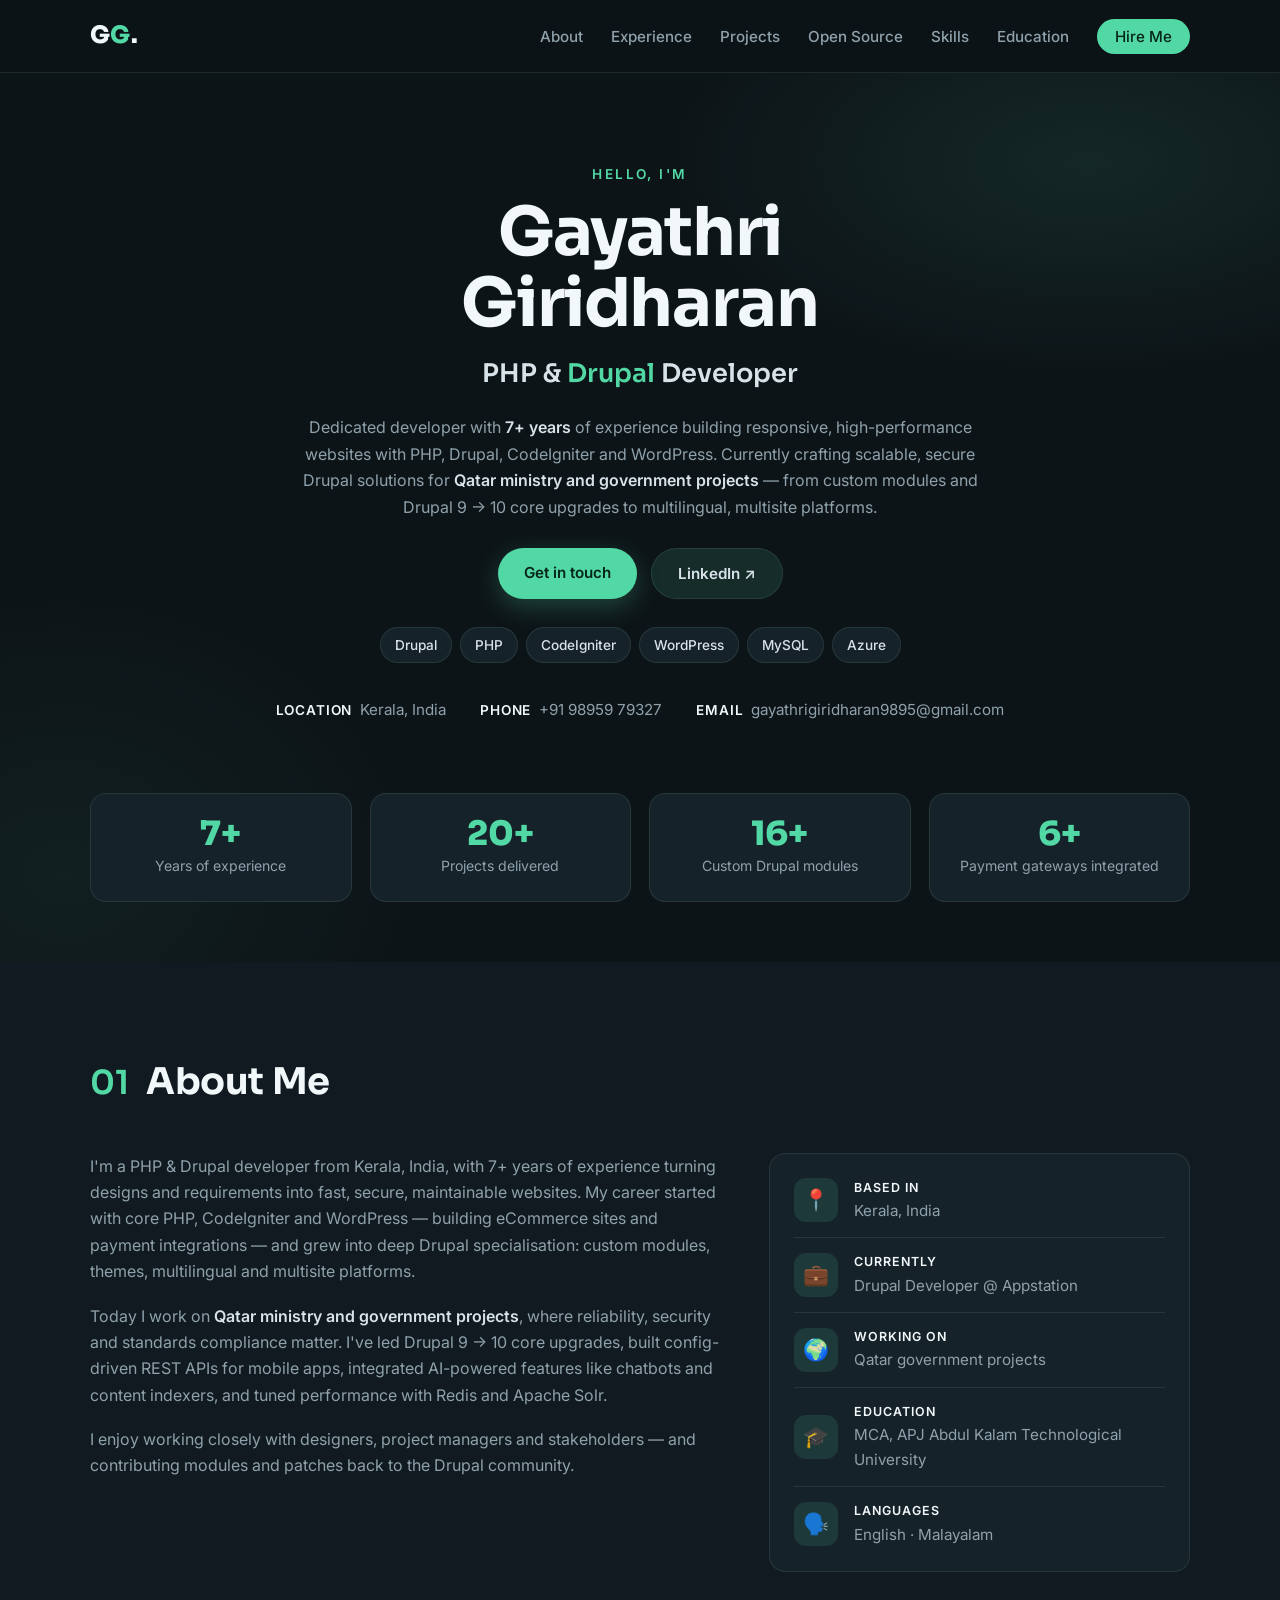
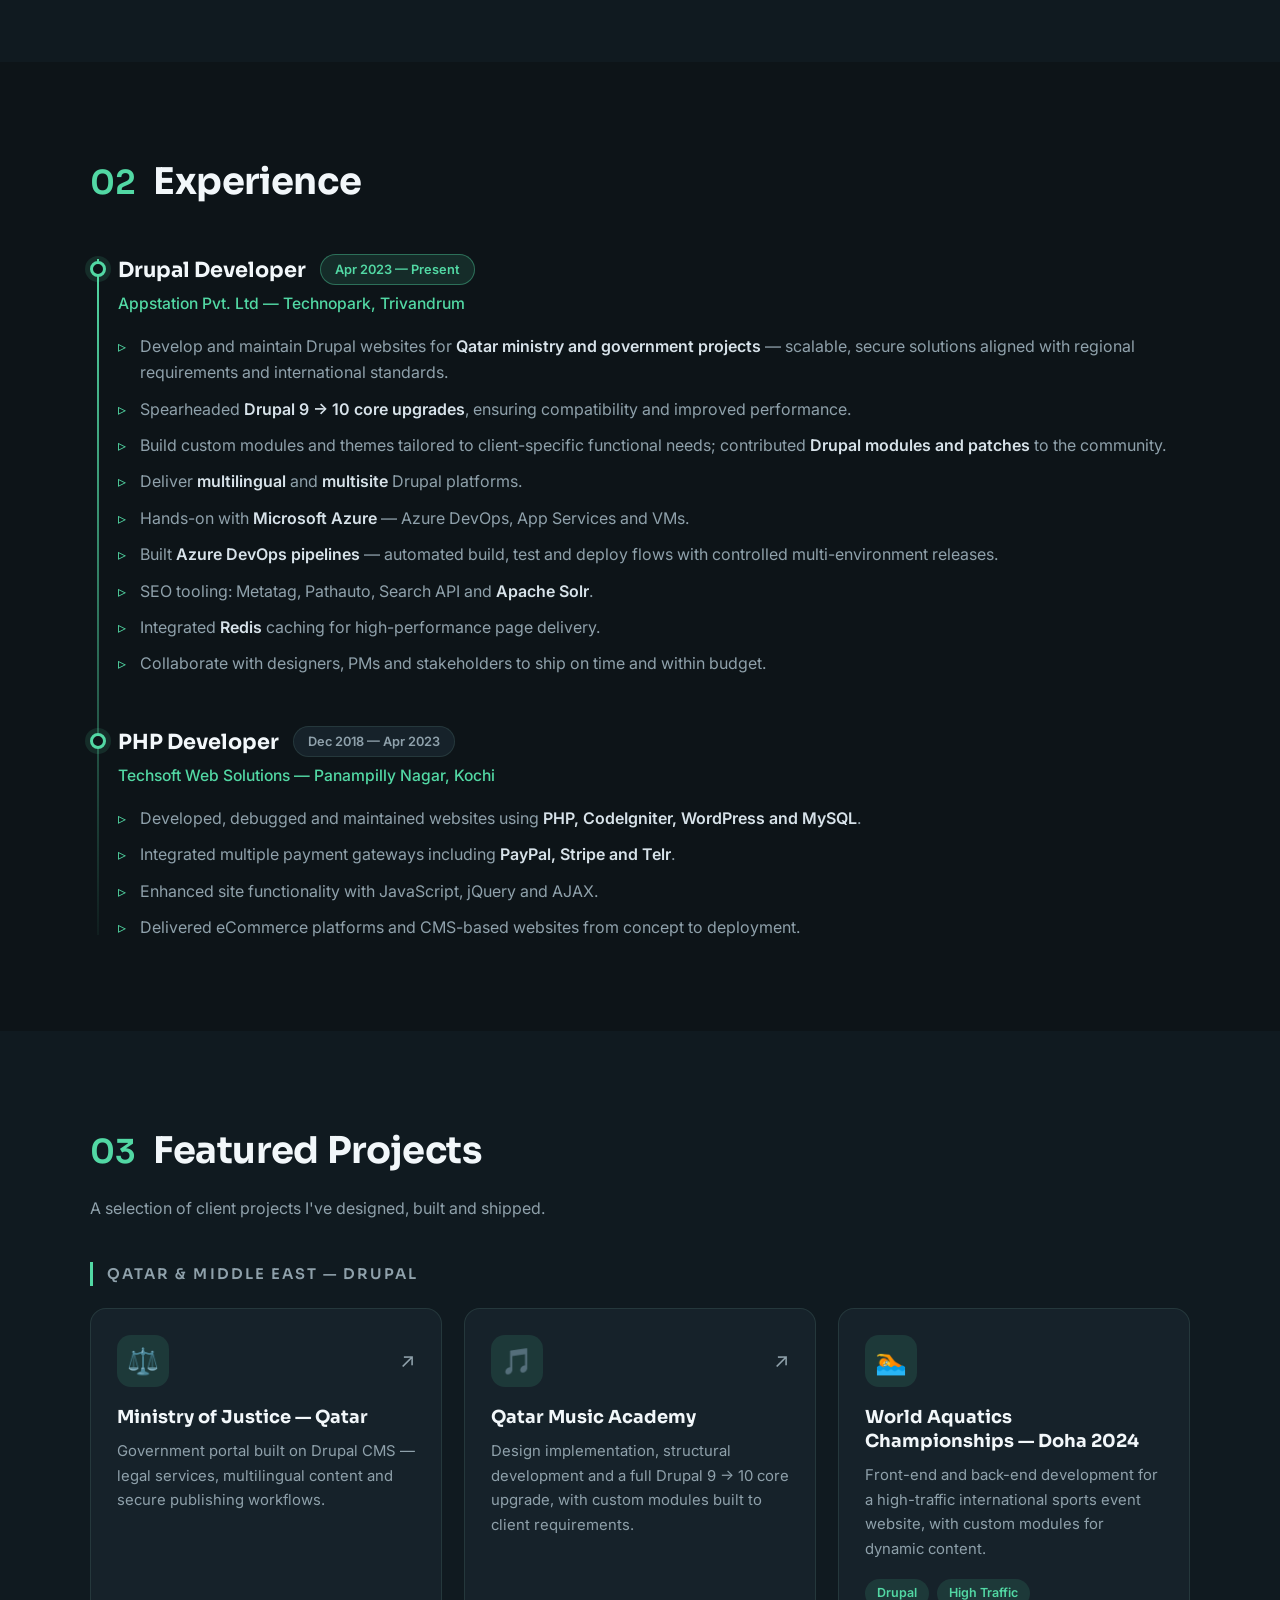
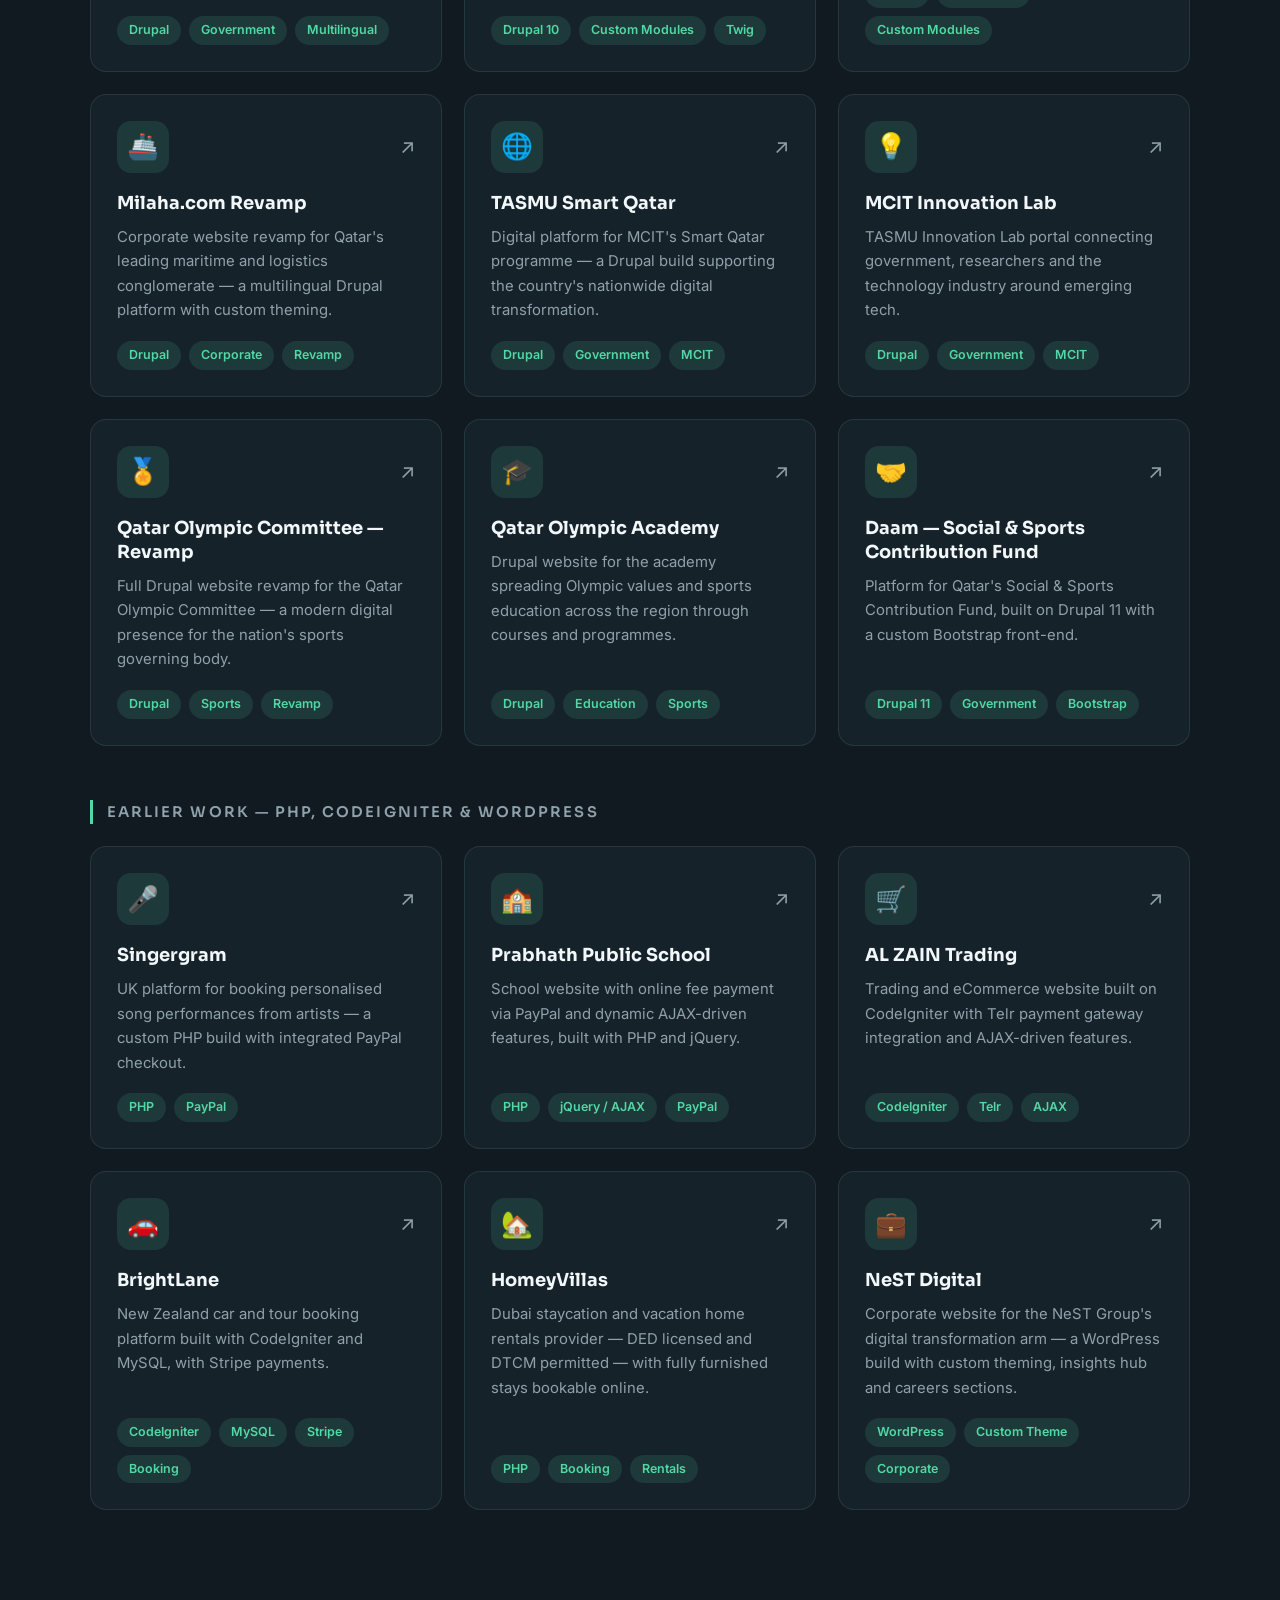
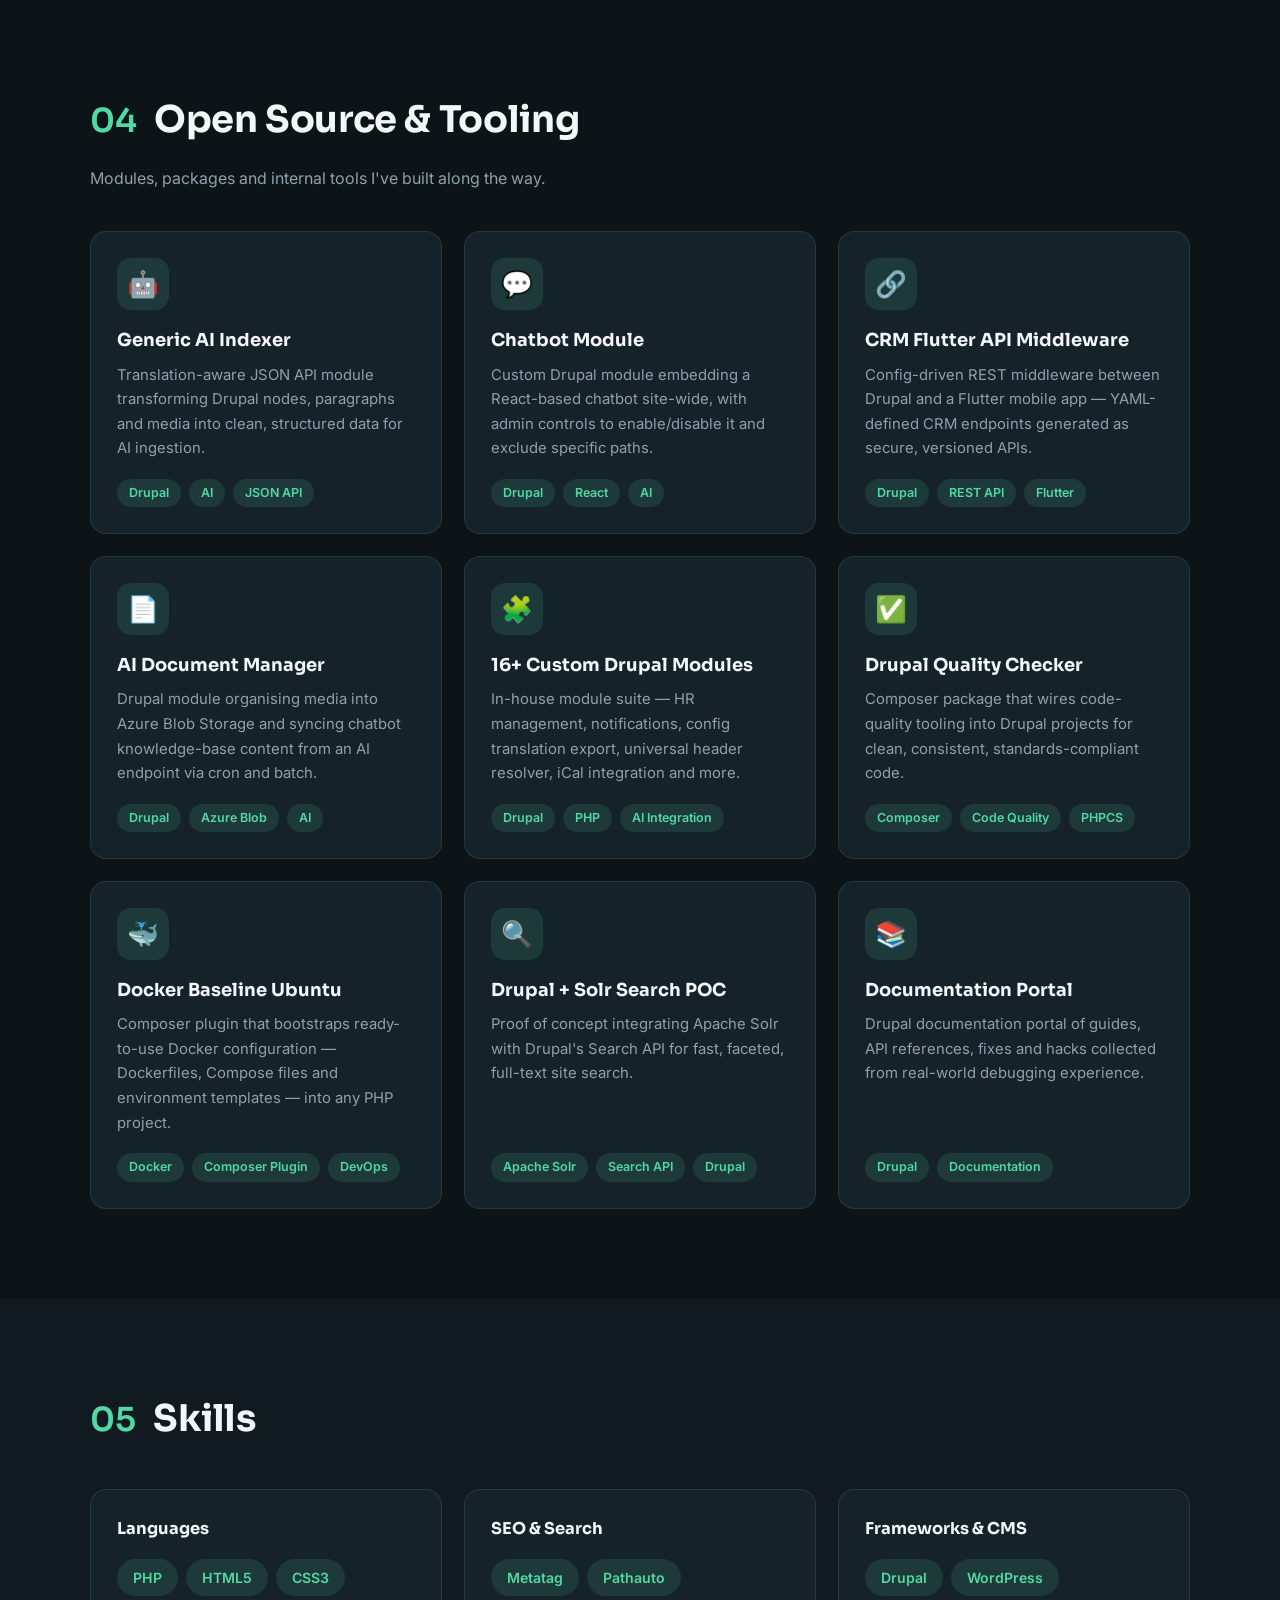
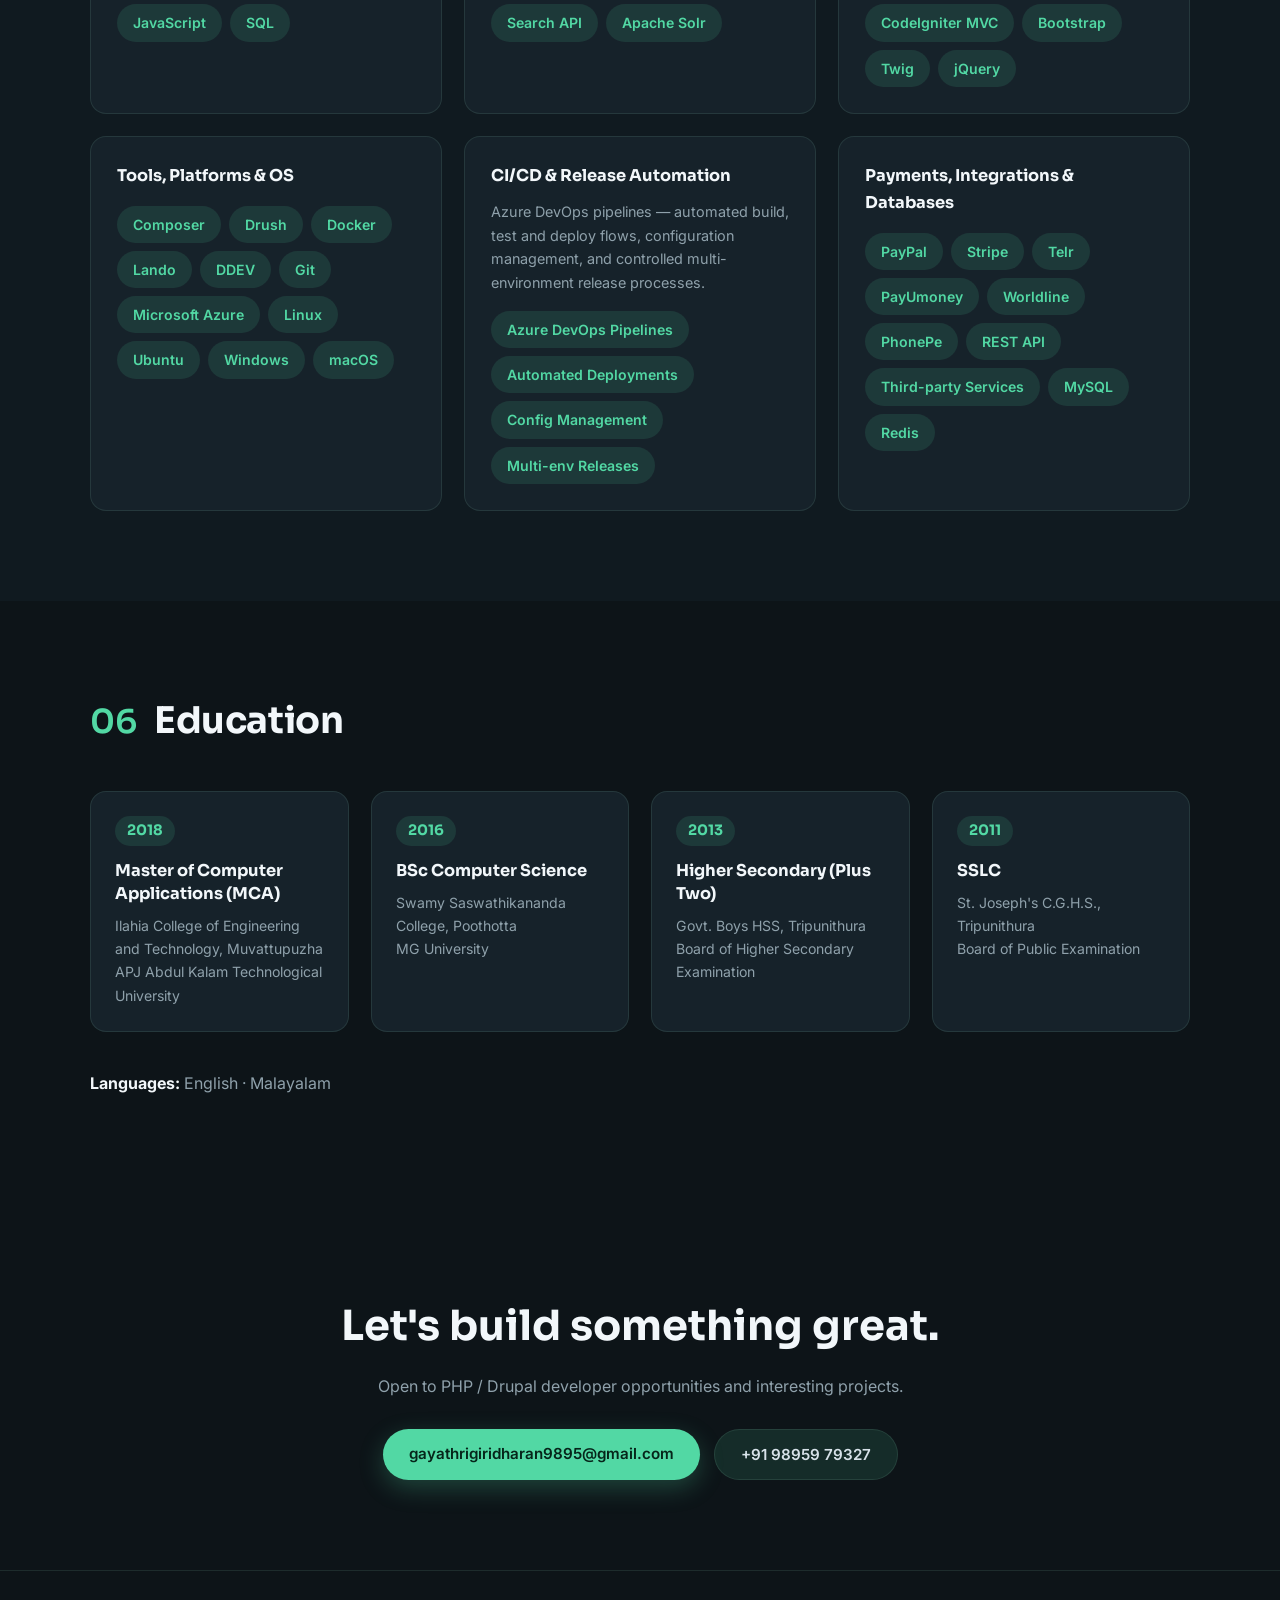
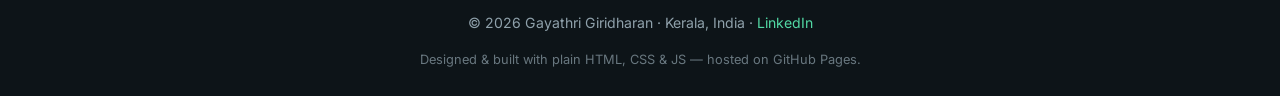
==== commit 008fc7e9: "Resume updated" ====
--- a/index.html
+++ b/index.html
@@ -9,7 +9,7 @@
     content="Gayathri Giridharan — PHP & Drupal Developer with 7+ years of experience building responsive, high-performance websites, custom Drupal modules, payment gateway and API integrations. Working on Qatar government and ministry projects.">
   <meta name="author" content="Gayathri Giridharan">
   <meta name="theme-color" content="#0d1418">
-  <link rel="canonical" href="https://gayathri-giri.github.io/">
+  <link rel="canonical" href="https://gayathri-giridharan.github.io/">
 
   <!-- Favicons -->
   <link rel="icon" type="image/svg+xml" href="assets/images/favicon.svg">
@@ -18,18 +18,18 @@
 
   <!-- Open Graph / Social -->
   <meta property="og:type" content="website">
-  <meta property="og:url" content="https://gayathri-giri.github.io/">
+  <meta property="og:url" content="https://gayathri-giridharan.github.io/">
   <meta property="og:title" content="Gayathri Giridharan — PHP & Drupal Developer">
   <meta property="og:description"
     content="PHP & Drupal Developer with 7+ years of experience — custom Drupal modules, Drupal 9→10 upgrades, payment gateways, REST APIs, and high-traffic international projects.">
-  <meta property="og:image" content="https://gayathri-giri.github.io/assets/images/og-image.png">
+  <meta property="og:image" content="https://gayathri-giridharan.github.io/assets/images/og-image.png">
   <meta property="og:image:width" content="1200">
   <meta property="og:image:height" content="630">
   <meta name="twitter:card" content="summary_large_image">
   <meta name="twitter:title" content="Gayathri Giridharan — PHP & Drupal Developer">
   <meta name="twitter:description"
     content="PHP & Drupal Developer with 7+ years of experience — custom Drupal modules, Drupal 9→10 upgrades, payment gateways, REST APIs, and high-traffic international projects.">
-  <meta name="twitter:image" content="https://gayathri-giri.github.io/assets/images/og-image.png">
+  <meta name="twitter:image" content="https://gayathri-giridharan.github.io/assets/images/og-image.png">
 
   <link rel="preconnect" href="https://fonts.googleapis.com">
   <link rel="preconnect" href="https://fonts.gstatic.com" crossorigin>
@@ -46,7 +46,7 @@
     "jobTitle": "PHP & Drupal Developer",
     "email": "mailto:gayathrigiridharan9895@gmail.com",
     "telephone": "+91 9895979327",
-    "url": "https://gayathri-giri.github.io/",
+    "url": "https://gayathri-giridharan.github.io/",
     "sameAs": ["https://www.linkedin.com/in/gayathri-giridharan/"],
     "address": { "@type": "PostalAddress", "addressRegion": "Kerala", "addressCountry": "IN" }
   }
--- a/assets/css/style.css
+++ b/assets/css/style.css
@@ -0,0 +1,720 @@
+/* ============================================================
+   Gayathri Giridharan — Portfolio
+   Modern dark theme · Sora (headings) + Inter (body)
+   ============================================================ */
+
+:root {
+  --bg: #0d1418;
+  --bg-alt: #101a20;
+  --surface: #16222a;
+  --surface-2: #1c2b35;
+  --border: rgba(148, 210, 189, 0.12);
+  --text: #d7e2e9;
+  --text-muted: #8fa1ab;
+  --heading: #f2f7fa;
+  --accent: #52d8a4;
+  --accent-strong: #2fbf8b;
+  --accent-soft: rgba(82, 216, 164, 0.12);
+  --font-head: 'Sora', sans-serif;
+  --font-body: 'Inter', sans-serif;
+  --radius: 16px;
+  --shadow: 0 20px 50px rgba(0, 0, 0, 0.35);
+}
+
+* , *::before, *::after { box-sizing: border-box; }
+
+html { scroll-behavior: smooth; }
+
+body {
+  margin: 0;
+  background: var(--bg);
+  color: var(--text);
+  font-family: var(--font-body);
+  font-size: 16px;
+  line-height: 1.65;
+  -webkit-font-smoothing: antialiased;
+}
+
+img { max-width: 100%; display: block; }
+a { color: var(--accent); text-decoration: none; }
+a:hover { color: var(--accent-strong); }
+ul { padding: 0; margin: 0; }
+
+.container {
+  width: min(1100px, 92%);
+  margin: 0 auto;
+}
+
+.accent { color: var(--accent); }
+
+/* ---------- Header / Nav ---------- */
+.site-header {
+  position: sticky;
+  top: 0;
+  z-index: 100;
+  background: rgba(13, 20, 24, 0.82);
+  backdrop-filter: blur(12px);
+  -webkit-backdrop-filter: blur(12px);
+  border-bottom: 1px solid var(--border);
+}
+
+.nav {
+  display: flex;
+  align-items: center;
+  justify-content: space-between;
+  padding: 16px 0;
+}
+
+.logo {
+  font-family: var(--font-head);
+  font-weight: 800;
+  font-size: 1.5rem;
+  color: var(--heading);
+  letter-spacing: 0.02em;
+}
+.logo span { color: var(--accent); }
+
+.nav-links {
+  display: flex;
+  align-items: center;
+  gap: 28px;
+  list-style: none;
+}
+
+.nav-links a {
+  color: var(--text-muted);
+  font-size: 0.95rem;
+  font-weight: 500;
+  transition: color 0.2s ease;
+}
+.nav-links a:hover, .nav-links a.active { color: var(--heading); }
+
+.nav-cta {
+  padding: 8px 18px;
+  border-radius: 999px;
+  background: var(--accent);
+  color: #06251a !important;
+  font-weight: 600;
+}
+.nav-cta:hover { background: var(--accent-strong); }
+
+.nav-toggle {
+  display: none;
+  flex-direction: column;
+  gap: 5px;
+  background: none;
+  border: 0;
+  cursor: pointer;
+  padding: 6px;
+}
+.nav-toggle span {
+  width: 24px; height: 2px;
+  background: var(--heading);
+  border-radius: 2px;
+  transition: transform 0.25s ease, opacity 0.25s ease;
+}
+
+/* ---------- Hero ---------- */
+.hero {
+  position: relative;
+  padding: 90px 0 60px;
+  overflow: hidden;
+}
+
+.hero::before {
+  content: "";
+  position: absolute;
+  inset: 0;
+  background:
+    radial-gradient(600px 300px at 85% 10%, rgba(82, 216, 164, 0.10), transparent 70%),
+    radial-gradient(500px 400px at 5% 90%, rgba(82, 216, 164, 0.06), transparent 70%);
+  pointer-events: none;
+}
+
+.hero-grid {
+  position: relative;
+  max-width: 820px;
+  margin: 0 auto;
+  text-align: center;
+}
+
+.hero-kicker {
+  color: var(--accent);
+  font-weight: 600;
+  letter-spacing: 0.18em;
+  text-transform: uppercase;
+  font-size: 0.85rem;
+  margin: 0 0 12px;
+}
+
+.hero h1 {
+  font-family: var(--font-head);
+  font-size: clamp(2.6rem, 6vw, 4.2rem);
+  line-height: 1.05;
+  color: var(--heading);
+  margin: 0 0 14px;
+  letter-spacing: -0.02em;
+}
+
+.hero-role {
+  font-family: var(--font-head);
+  font-size: clamp(1.2rem, 2.5vw, 1.6rem);
+  font-weight: 600;
+  color: var(--text);
+  margin: 0 0 20px;
+}
+
+.hero-summary {
+  color: var(--text-muted);
+  max-width: 680px;
+  margin: 0 auto 28px;
+}
+.hero-summary strong { color: var(--text); font-weight: 600; }
+
+.hero-actions { display: flex; flex-wrap: wrap; gap: 14px; justify-content: center; }
+
+.btn {
+  display: inline-block;
+  padding: 12px 26px;
+  border-radius: 999px;
+  font-weight: 600;
+  font-size: 0.95rem;
+  transition: transform 0.2s ease, background 0.2s ease, border-color 0.2s ease;
+}
+.btn:active { transform: scale(0.97); }
+
+.btn-primary {
+  background: var(--accent);
+  color: #06251a;
+  box-shadow: 0 8px 24px rgba(82, 216, 164, 0.25);
+}
+.btn-primary:hover { background: var(--accent-strong); color: #06251a; }
+
+.btn-ghost {
+  border: 1px solid var(--border);
+  color: var(--text);
+  background: var(--accent-soft);
+}
+.btn-ghost:hover { border-color: var(--accent); color: var(--heading); }
+
+.hero-meta {
+  list-style: none;
+  margin-top: 34px;
+  display: flex;
+  flex-wrap: wrap;
+  justify-content: center;
+  gap: 8px 34px;
+  font-size: 0.95rem;
+  color: var(--text-muted);
+}
+.hero-meta a { color: var(--text-muted); }
+.hero-meta a:hover { color: var(--accent); }
+
+.meta-label {
+  display: inline-block;
+  margin-right: 8px;
+  color: var(--heading);
+  font-weight: 600;
+  font-size: 0.85rem;
+  text-transform: uppercase;
+  letter-spacing: 0.06em;
+}
+
+.hero-badges {
+  display: flex;
+  flex-wrap: wrap;
+  justify-content: center;
+  gap: 8px;
+  margin-top: 28px;
+}
+
+.chip {
+  padding: 6px 14px;
+  border-radius: 999px;
+  background: var(--surface);
+  border: 1px solid var(--border);
+  color: var(--text);
+  font-size: 0.85rem;
+  font-weight: 500;
+}
+
+/* ---------- Stats ---------- */
+.stats {
+  position: relative;
+  margin-top: 70px;
+  display: grid;
+  grid-template-columns: repeat(4, 1fr);
+  gap: 18px;
+}
+
+.stat {
+  background: var(--surface);
+  border: 1px solid var(--border);
+  border-radius: var(--radius);
+  padding: 22px 18px;
+  text-align: center;
+}
+
+.stat-num {
+  display: block;
+  font-family: var(--font-head);
+  font-size: 2.1rem;
+  font-weight: 800;
+  color: var(--accent);
+  line-height: 1.1;
+}
+
+.stat-label {
+  color: var(--text-muted);
+  font-size: 0.88rem;
+}
+
+/* ---------- Sections ---------- */
+.section { padding: 90px 0; }
+.section-alt { background: var(--bg-alt); }
+
+.section-title {
+  font-family: var(--font-head);
+  font-size: clamp(1.7rem, 3.5vw, 2.3rem);
+  color: var(--heading);
+  margin: 0 0 40px;
+  letter-spacing: -0.01em;
+}
+
+.section-index {
+  color: var(--accent);
+  font-size: 0.9em;
+  margin-right: 10px;
+  font-weight: 600;
+}
+
+.section-lead {
+  color: var(--text-muted);
+  margin: -26px 0 40px;
+  max-width: 620px;
+}
+
+/* ---------- About ---------- */
+.about-grid {
+  display: grid;
+  grid-template-columns: 1.5fr 1fr;
+  gap: 48px;
+  align-items: start;
+}
+
+.about-text p {
+  color: var(--text-muted);
+  margin: 0 0 18px;
+}
+.about-text p:last-child { margin-bottom: 0; }
+.about-text strong { color: var(--text); font-weight: 600; }
+
+.fact-list {
+  list-style: none;
+  background: var(--surface);
+  border: 1px solid var(--border);
+  border-radius: var(--radius);
+  padding: 10px 24px;
+}
+
+.fact-list li {
+  display: flex;
+  align-items: center;
+  gap: 16px;
+  padding: 14px 0;
+  border-bottom: 1px solid var(--border);
+}
+.fact-list li:last-child { border-bottom: 0; }
+
+.fact-icon {
+  font-size: 1.3rem;
+  width: 44px; height: 44px;
+  flex-shrink: 0;
+  display: grid;
+  place-items: center;
+  border-radius: 12px;
+  background: var(--accent-soft);
+}
+
+.fact-list strong {
+  display: block;
+  color: var(--heading);
+  font-size: 0.78rem;
+  font-weight: 600;
+  text-transform: uppercase;
+  letter-spacing: 0.08em;
+}
+
+.fact-list div {
+  color: var(--text-muted);
+  font-size: 0.95rem;
+}
+
+@media (max-width: 800px) {
+  .about-grid { grid-template-columns: 1fr; gap: 32px; }
+}
+
+/* ---------- Experience timeline ---------- */
+.timeline {
+  position: relative;
+  padding-left: 28px;
+}
+.timeline::before {
+  content: "";
+  position: absolute;
+  left: 7px;
+  top: 6px;
+  bottom: 6px;
+  width: 2px;
+  background: linear-gradient(var(--accent), rgba(82, 216, 164, 0.05));
+}
+
+.timeline-item {
+  position: relative;
+  margin-bottom: 48px;
+}
+.timeline-item:last-child { margin-bottom: 0; }
+
+.timeline-marker {
+  position: absolute;
+  left: -28px;
+  top: 8px;
+  width: 16px; height: 16px;
+  border-radius: 50%;
+  background: var(--bg);
+  border: 3px solid var(--accent);
+  box-shadow: 0 0 0 5px var(--accent-soft);
+}
+
+.timeline-head {
+  display: flex;
+  flex-wrap: wrap;
+  align-items: center;
+  gap: 14px;
+  margin-bottom: 4px;
+}
+
+.timeline-head h3 {
+  font-family: var(--font-head);
+  color: var(--heading);
+  font-size: 1.3rem;
+  margin: 0;
+}
+
+.badge {
+  padding: 4px 14px;
+  border-radius: 999px;
+  border: 1px solid var(--border);
+  background: var(--surface);
+  color: var(--text-muted);
+  font-size: 0.8rem;
+  font-weight: 600;
+}
+.badge-current {
+  background: var(--accent-soft);
+  border-color: rgba(82, 216, 164, 0.4);
+  color: var(--accent);
+}
+
+.timeline-company {
+  color: var(--accent);
+  font-weight: 500;
+  margin: 0 0 16px;
+  font-size: 0.98rem;
+}
+
+.timeline-points {
+  list-style: none;
+  display: grid;
+  gap: 10px;
+  color: var(--text-muted);
+}
+.timeline-points li {
+  position: relative;
+  padding-left: 22px;
+}
+.timeline-points li::before {
+  content: "▹";
+  position: absolute;
+  left: 0;
+  color: var(--accent);
+}
+.timeline-points strong { color: var(--text); font-weight: 600; }
+
+/* ---------- Projects ---------- */
+.project-group-title {
+  font-family: var(--font-head);
+  color: var(--text-muted);
+  font-size: 0.92rem;
+  font-weight: 600;
+  text-transform: uppercase;
+  letter-spacing: 0.14em;
+  margin: 0 0 22px;
+  padding-left: 14px;
+  border-left: 3px solid var(--accent);
+}
+.project-grid + .project-group-title { margin-top: 54px; }
+
+.project-grid {
+  display: grid;
+  grid-template-columns: repeat(auto-fill, minmax(310px, 1fr));
+  gap: 22px;
+}
+
+.project-card {
+  background: var(--surface);
+  border: 1px solid var(--border);
+  border-radius: var(--radius);
+  padding: 26px;
+  display: flex;
+  flex-direction: column;
+  transition: transform 0.25s ease, border-color 0.25s ease, box-shadow 0.25s ease;
+}
+
+.project-card:hover {
+  transform: translateY(-6px);
+  border-color: rgba(82, 216, 164, 0.4);
+  box-shadow: var(--shadow);
+}
+
+.project-top {
+  display: flex;
+  justify-content: space-between;
+  align-items: center;
+  margin-bottom: 18px;
+}
+
+.project-emoji {
+  font-size: 1.6rem;
+  width: 52px; height: 52px;
+  display: grid;
+  place-items: center;
+  border-radius: 14px;
+  background: var(--accent-soft);
+}
+
+.project-link {
+  font-size: 1.25rem;
+  color: var(--text-muted);
+  transition: color 0.2s ease, transform 0.2s ease;
+}
+.project-card:hover .project-link { color: var(--accent); transform: translate(2px, -2px); }
+
+.project-card h3 {
+  font-family: var(--font-head);
+  color: var(--heading);
+  font-size: 1.12rem;
+  margin: 0 0 10px;
+  line-height: 1.35;
+}
+
+.project-card p {
+  color: var(--text-muted);
+  font-size: 0.93rem;
+  margin: 0 0 18px;
+  flex-grow: 1;
+}
+
+.tags {
+  list-style: none;
+  display: flex;
+  flex-wrap: wrap;
+  gap: 8px;
+}
+.tags li {
+  font-size: 0.78rem;
+  font-weight: 600;
+  color: var(--accent);
+  background: var(--accent-soft);
+  padding: 4px 12px;
+  border-radius: 999px;
+}
+.tags-lg li { font-size: 0.88rem; padding: 7px 16px; }
+
+/* ---------- Skills ---------- */
+.skills-grid {
+  display: grid;
+  grid-template-columns: repeat(auto-fill, minmax(320px, 1fr));
+  gap: 22px;
+}
+
+.skill-group {
+  background: var(--surface);
+  border: 1px solid var(--border);
+  border-radius: var(--radius);
+  padding: 26px;
+}
+
+.skill-group h3 {
+  font-family: var(--font-head);
+  color: var(--heading);
+  font-size: 1.02rem;
+  margin: 0 0 16px;
+}
+
+.skill-desc {
+  color: var(--text-muted);
+  font-size: 0.9rem;
+  margin: -6px 0 16px;
+}
+
+/* ---------- Education ---------- */
+.edu-grid {
+  display: grid;
+  grid-template-columns: repeat(auto-fill, minmax(240px, 1fr));
+  gap: 22px;
+}
+
+.edu-card {
+  background: var(--surface);
+  border: 1px solid var(--border);
+  border-radius: var(--radius);
+  padding: 24px;
+  transition: border-color 0.25s ease;
+}
+.edu-card:hover { border-color: rgba(82, 216, 164, 0.4); }
+
+.edu-year {
+  display: inline-block;
+  font-family: var(--font-head);
+  font-weight: 700;
+  color: var(--accent);
+  font-size: 0.9rem;
+  background: var(--accent-soft);
+  padding: 3px 12px;
+  border-radius: 999px;
+  margin-bottom: 14px;
+}
+
+.edu-card h3 {
+  font-family: var(--font-head);
+  color: var(--heading);
+  font-size: 1.02rem;
+  margin: 0 0 8px;
+  line-height: 1.4;
+}
+
+.edu-card p {
+  color: var(--text-muted);
+  font-size: 0.88rem;
+  margin: 0;
+}
+
+.languages {
+  margin-top: 38px;
+  color: var(--text-muted);
+}
+.languages strong { color: var(--heading); }
+
+/* ---------- Contact ---------- */
+.contact { text-align: center; }
+
+.contact-title {
+  font-family: var(--font-head);
+  font-size: clamp(1.8rem, 4vw, 2.6rem);
+  color: var(--heading);
+  margin: 0 0 12px;
+}
+
+.contact-lead { color: var(--text-muted); margin: 0 0 30px; }
+
+.contact-actions { justify-content: center; }
+
+/* ---------- Footer ---------- */
+.site-footer {
+  border-top: 1px solid var(--border);
+  padding: 26px 0;
+  text-align: center;
+  color: var(--text-muted);
+  font-size: 0.88rem;
+}
+
+.footer-note {
+  margin: 6px 0 0;
+  font-size: 0.8rem;
+  opacity: 0.7;
+}
+
+/* ---------- Back to top ---------- */
+.back-to-top {
+  position: fixed;
+  right: 26px;
+  bottom: 26px;
+  z-index: 90;
+  width: 48px;
+  height: 48px;
+  display: grid;
+  place-items: center;
+  border-radius: 50%;
+  background: var(--accent);
+  color: #06251a;
+  font-size: 1.3rem;
+  font-weight: 700;
+  box-shadow: 0 8px 24px rgba(82, 216, 164, 0.3);
+  opacity: 0;
+  visibility: hidden;
+  transform: translateY(12px);
+  transition: opacity 0.3s ease, transform 0.3s ease, visibility 0.3s;
+}
+.back-to-top.show {
+  opacity: 1;
+  visibility: visible;
+  transform: none;
+}
+.back-to-top:hover { background: var(--accent-strong); color: #06251a; }
+
+/* ---------- Reveal animation ---------- */
+.reveal {
+  opacity: 0;
+  transform: translateY(24px);
+  transition: opacity 0.7s ease, transform 0.7s ease;
+}
+.reveal.visible {
+  opacity: 1;
+  transform: none;
+}
+
+@media (prefers-reduced-motion: reduce) {
+  html { scroll-behavior: auto; }
+  .reveal { opacity: 1; transform: none; transition: none; }
+}
+
+/* ---------- Responsive ---------- */
+@media (max-width: 900px) {
+  .stats { grid-template-columns: repeat(2, 1fr); }
+}
+
+@media (max-width: 700px) {
+  .nav-toggle { display: flex; }
+
+  .nav-links {
+    position: absolute;
+    top: 100%;
+    left: 0;
+    right: 0;
+    flex-direction: column;
+    align-items: flex-start;
+    gap: 4px;
+    background: var(--bg-alt);
+    border-bottom: 1px solid var(--border);
+    padding: 10px 4%;
+    display: none;
+  }
+  .nav-links.open { display: flex; }
+  .nav-links li { width: 100%; }
+  .nav-links a { display: block; padding: 12px 8px; }
+  .nav-cta { text-align: center; margin: 6px 0 10px; }
+
+  .nav-toggle[aria-expanded="true"] span:nth-child(1) { transform: translateY(7px) rotate(45deg); }
+  .nav-toggle[aria-expanded="true"] span:nth-child(2) { opacity: 0; }
+  .nav-toggle[aria-expanded="true"] span:nth-child(3) { transform: translateY(-7px) rotate(-45deg); }
+
+  .section { padding: 64px 0; }
+  .hero { padding-top: 56px; }
+}
+
+@media (max-width: 480px) {
+  .stats { grid-template-columns: 1fr 1fr; }
+  .stat { padding: 16px 10px; }
+  .stat-num { font-size: 1.7rem; }
+}
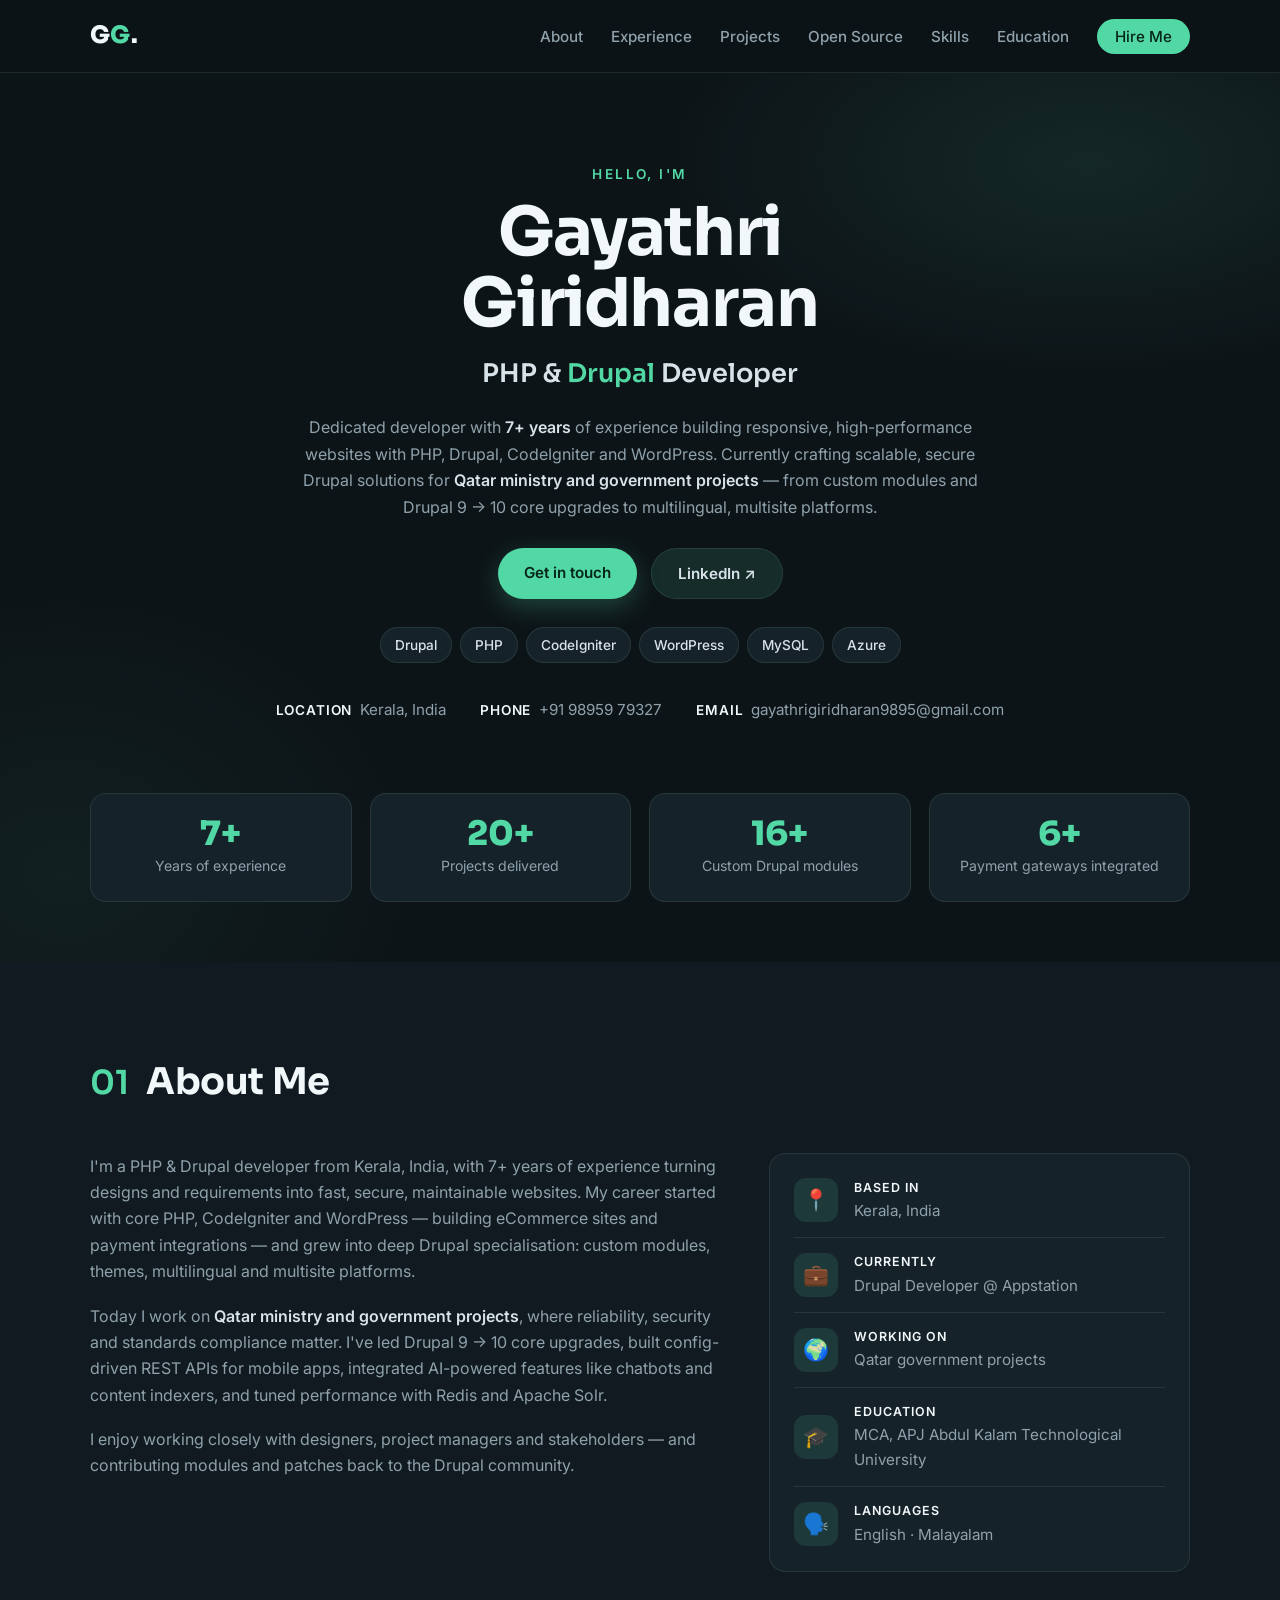
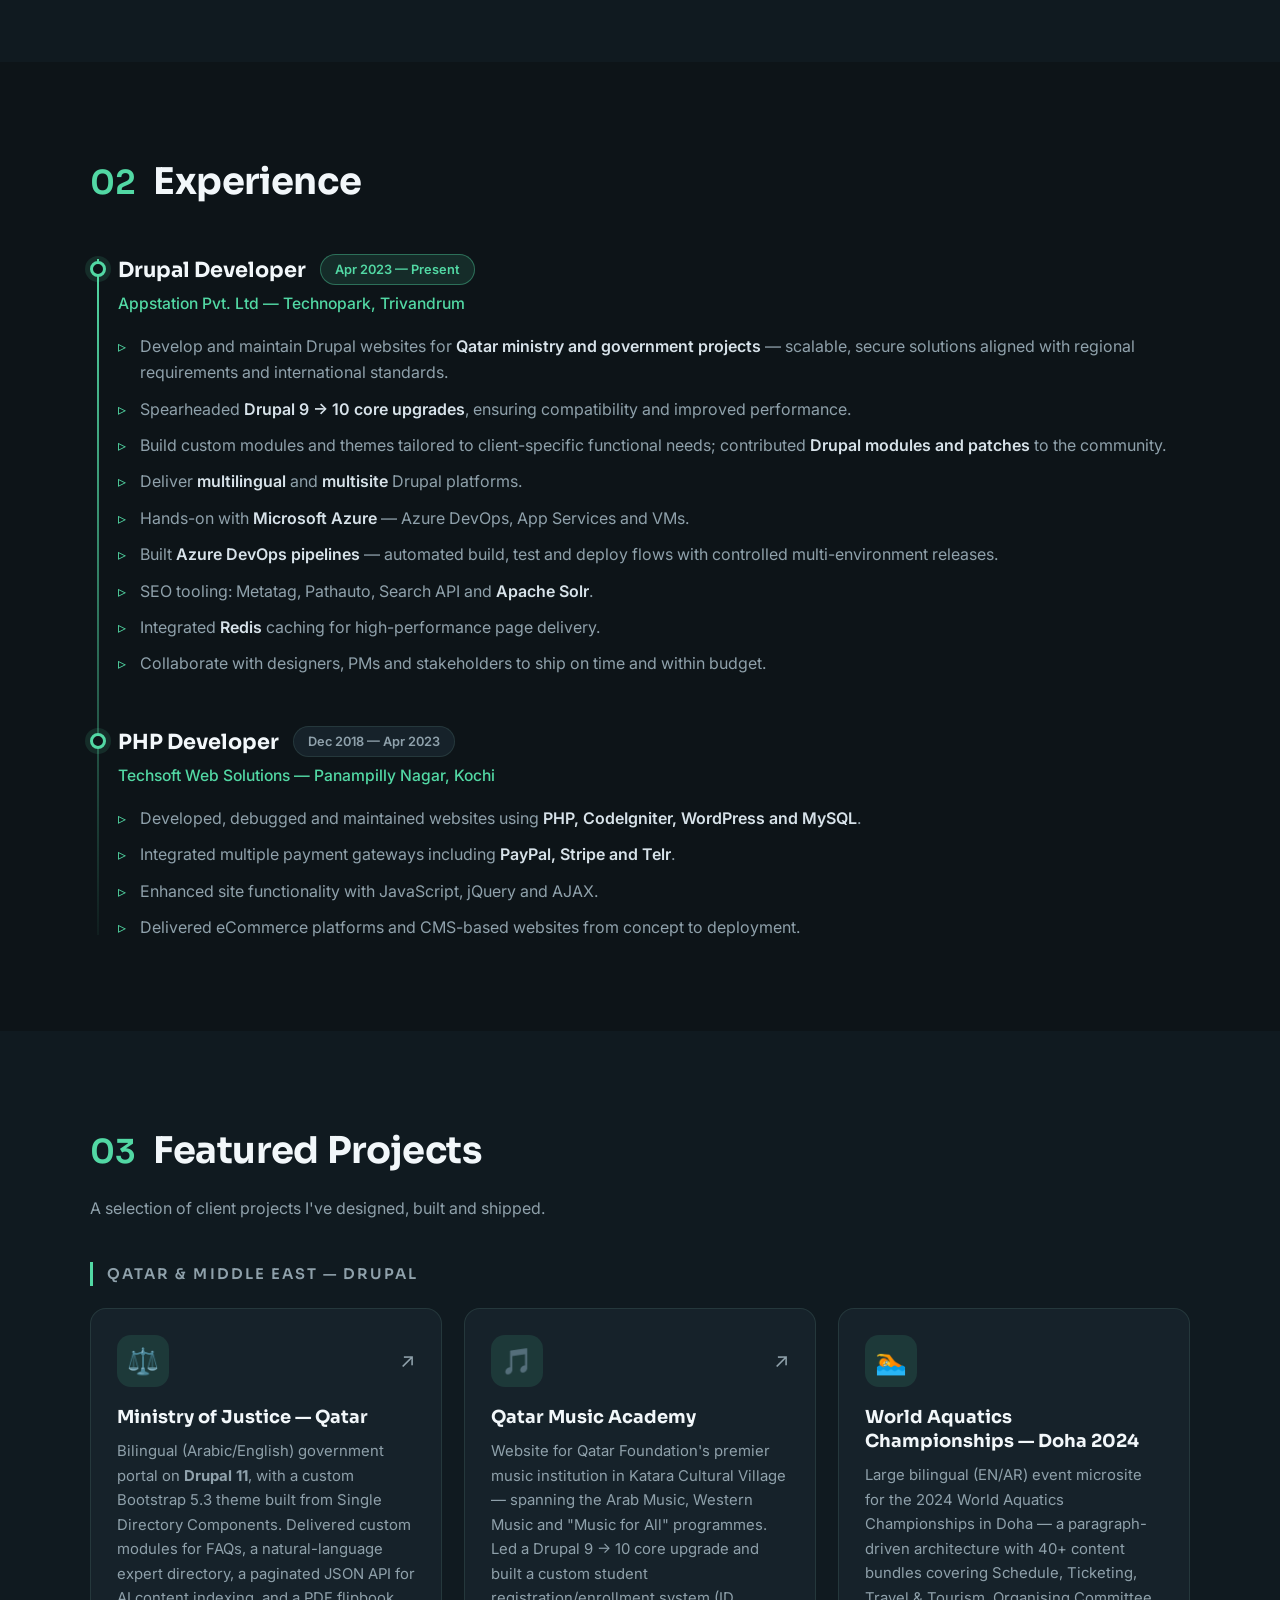
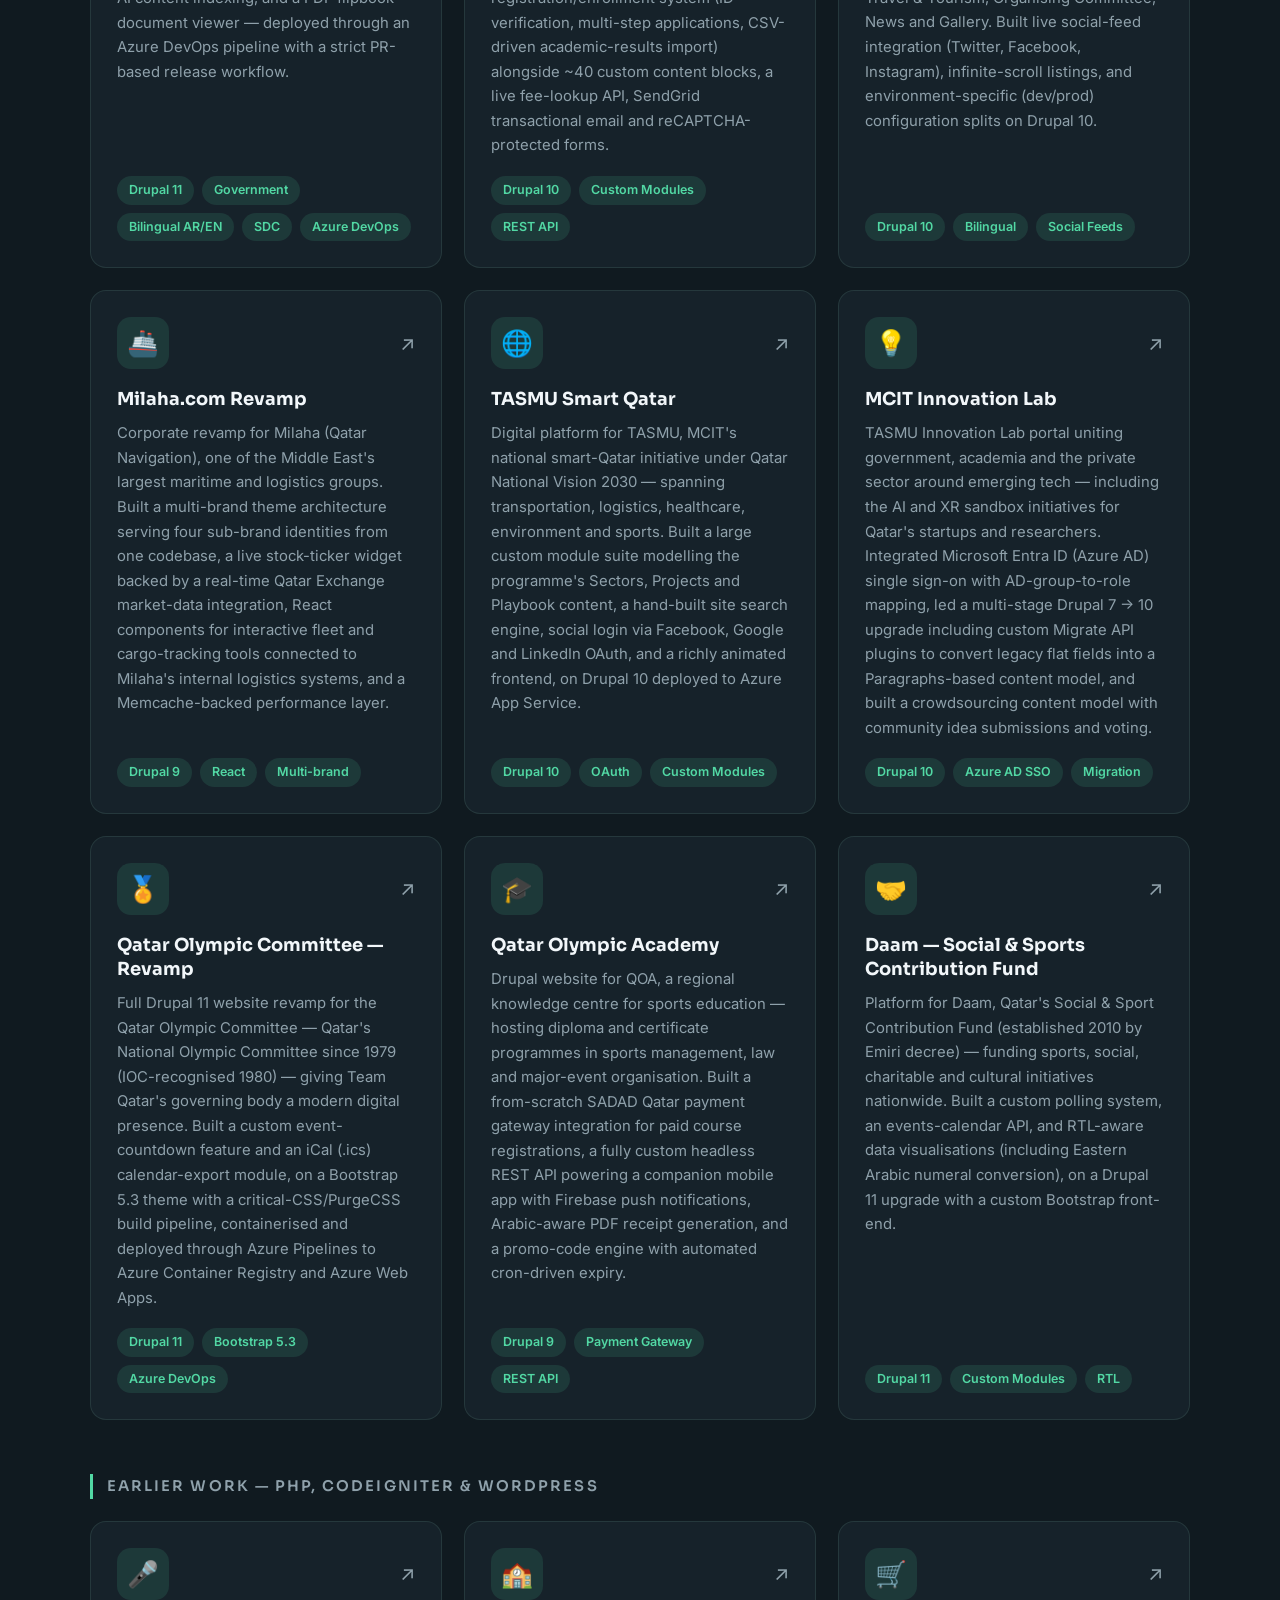
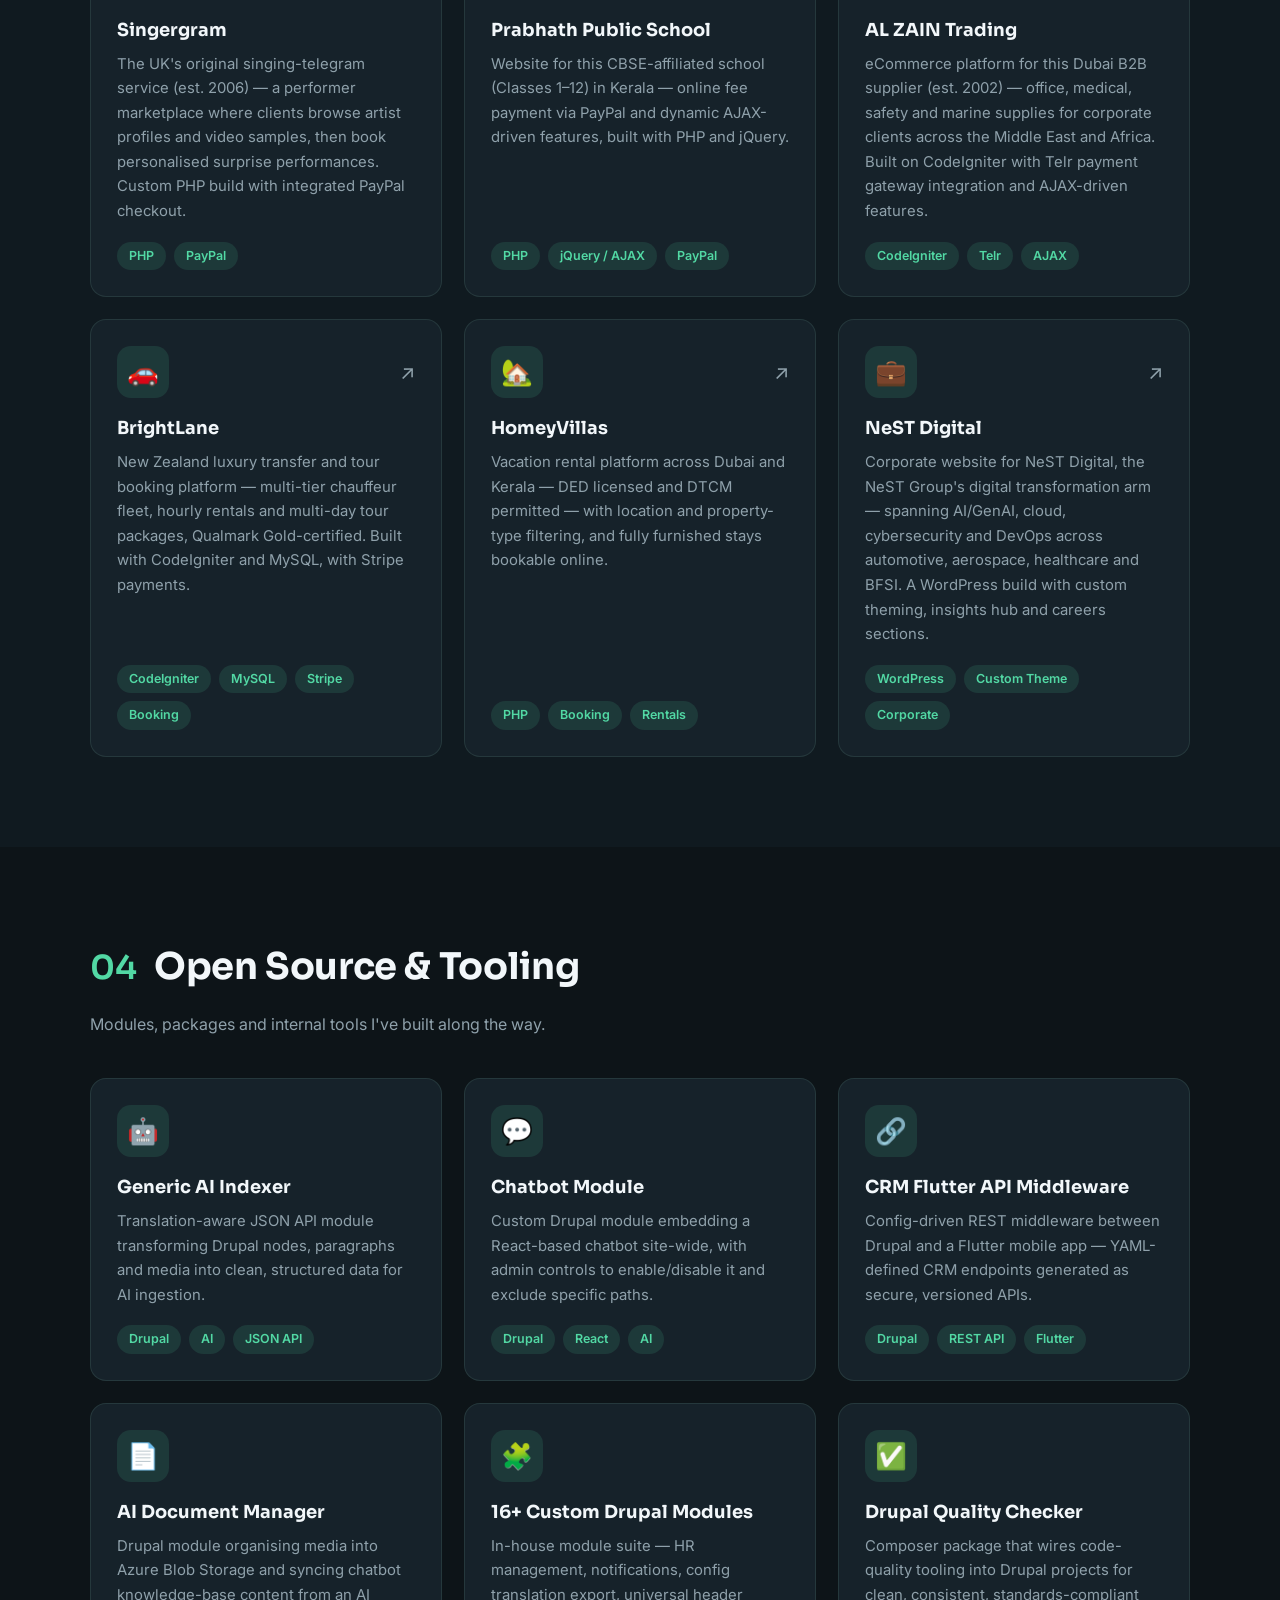
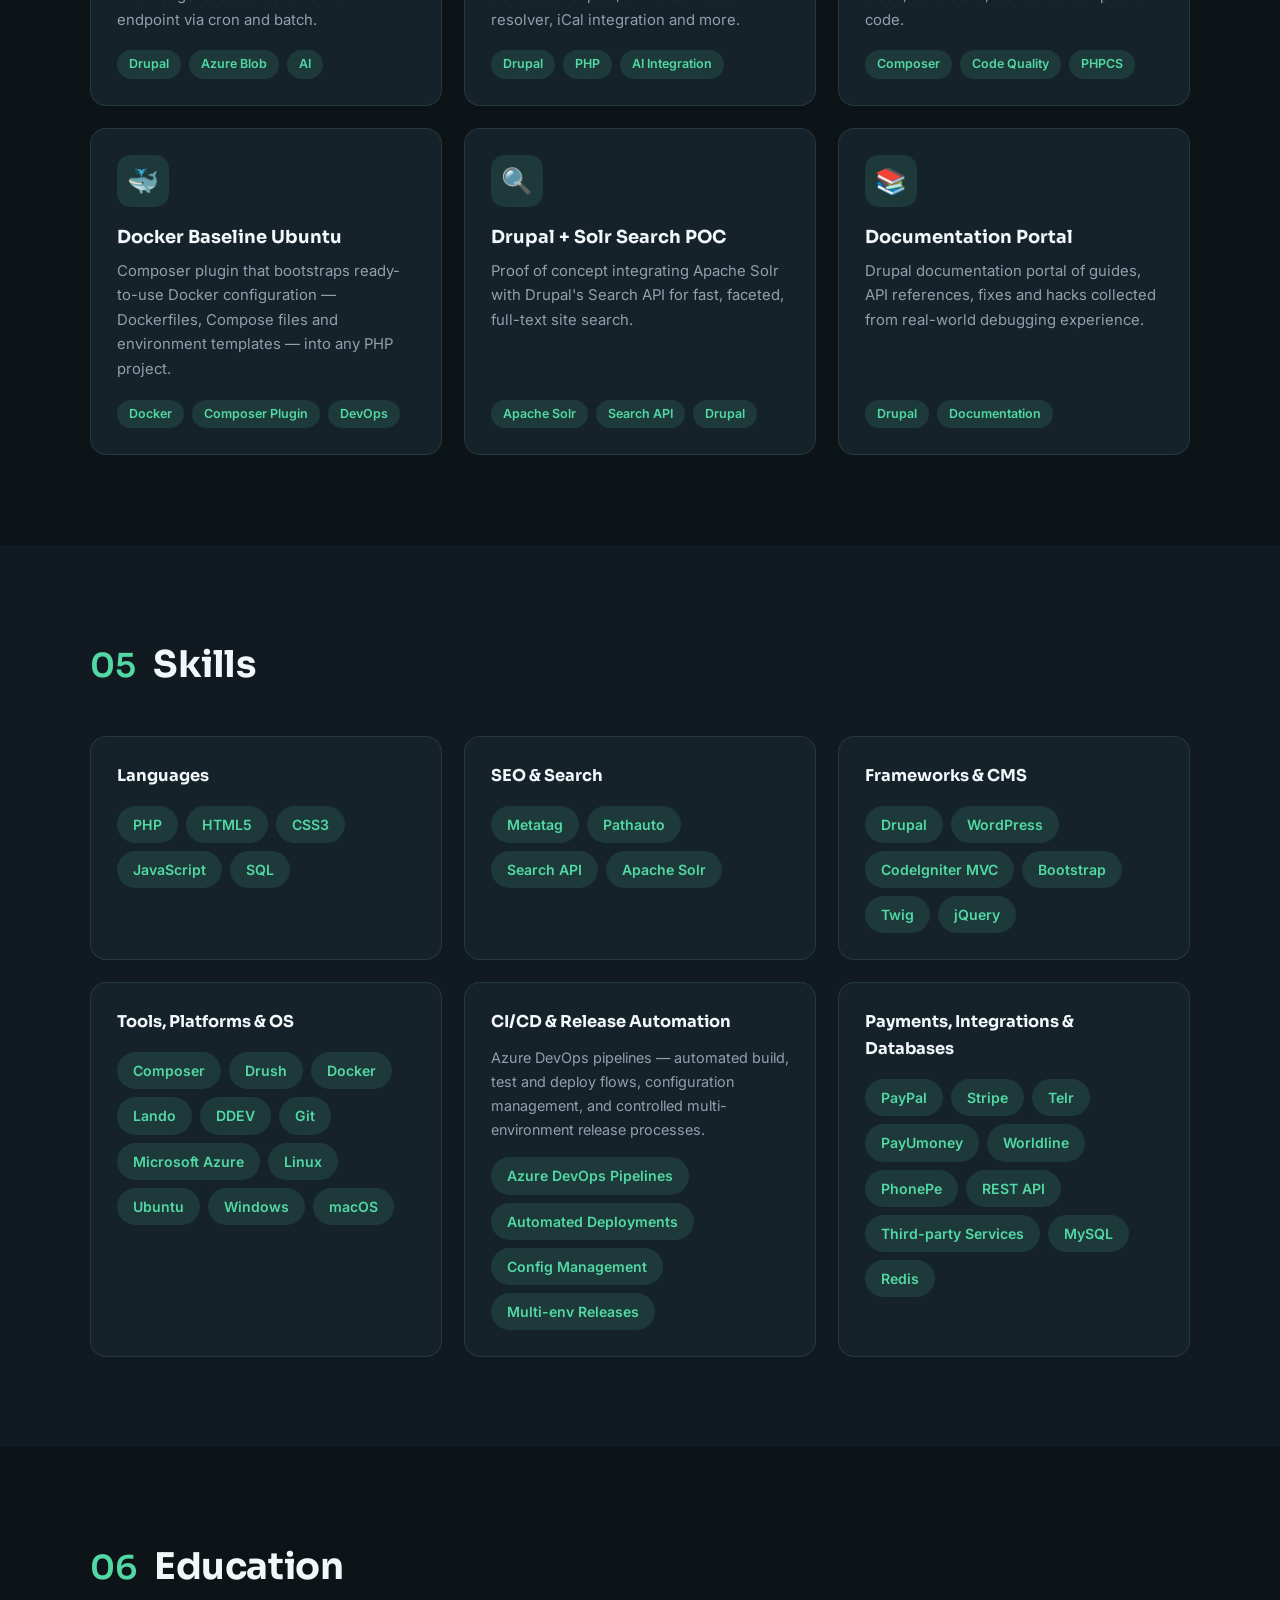
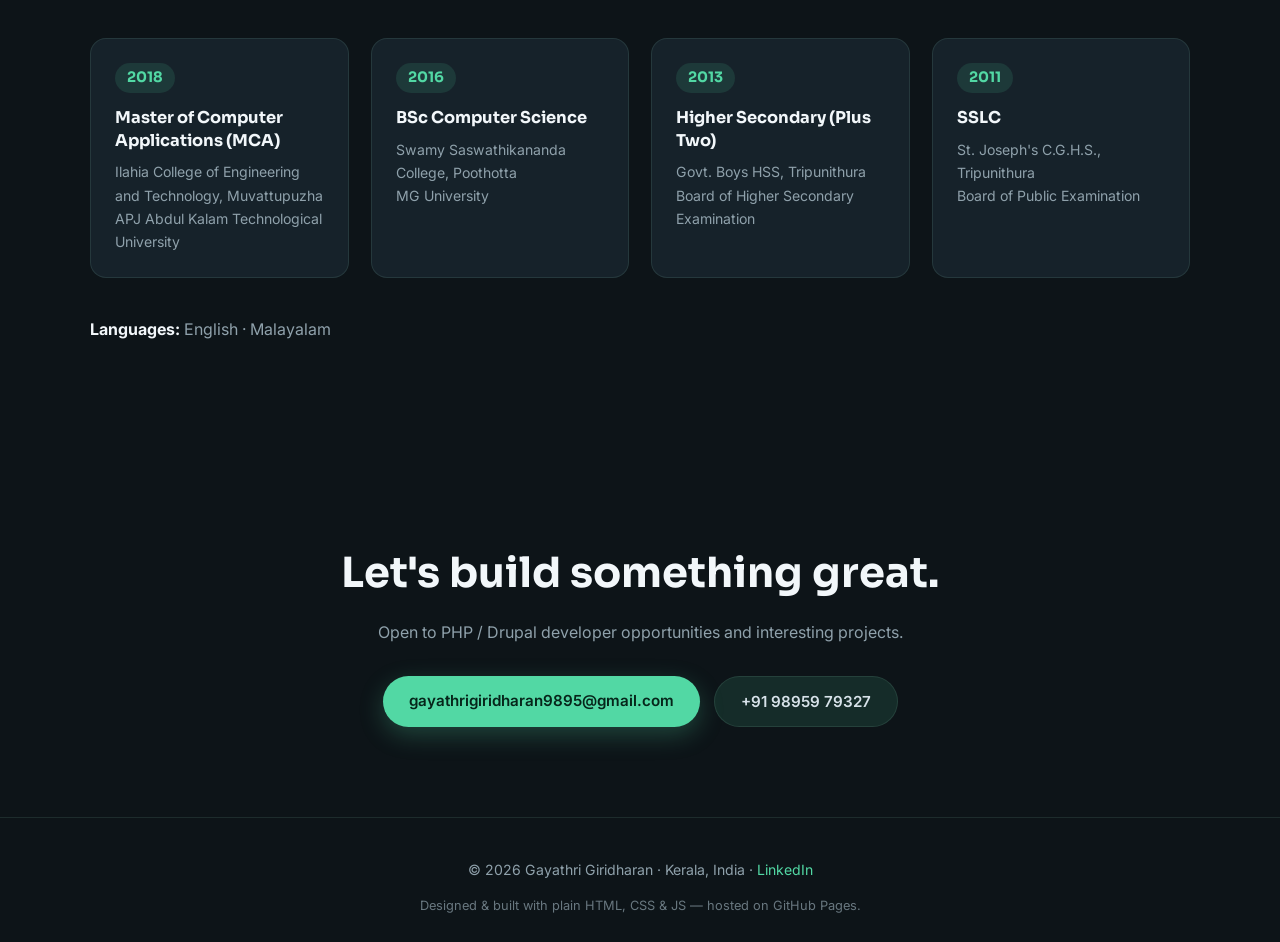
==== commit 4e26e147: "Latest updations like project detailed descriptions" ====
--- a/index.html
+++ b/index.html
@@ -12,9 +12,10 @@
   <link rel="canonical" href="https://gayathri-giridharan.github.io/">
 
   <!-- Favicons -->
-  <link rel="icon" type="image/svg+xml" href="assets/images/favicon.svg">
-  <link rel="icon" type="image/png" sizes="32x32" href="assets/images/favicon-32.png">
-  <link rel="apple-touch-icon" sizes="180x180" href="assets/images/apple-touch-icon.png">
+  <link rel="icon" href="/favicon.ico" sizes="32x32">
+  <link rel="icon" type="image/svg+xml" href="assets/images/favicon.svg?v=2">
+  <link rel="icon" type="image/png" sizes="32x32" href="assets/images/favicon-32.png?v=2">
+  <link rel="apple-touch-icon" sizes="180x180" href="assets/images/apple-touch-icon.png?v=2">
 
   <!-- Open Graph / Social -->
   <meta property="og:type" content="website">
@@ -214,10 +215,13 @@
                 aria-label="Visit Ministry of Justice Qatar">↗</a>
             </div>
             <h3>Ministry of Justice — Qatar</h3>
-            <p>Government portal built on Drupal CMS — legal services, multilingual content and secure
-              publishing workflows.</p>
-            <ul class="tags">
-              <li>Drupal</li><li>Government</li><li>Multilingual</li>
+            <p>Bilingual (Arabic/English) government portal on <strong>Drupal 11</strong>, with a custom
+              Bootstrap 5.3 theme built from Single Directory Components. Delivered custom modules for
+              FAQs, a natural-language expert directory, a paginated JSON API for AI content indexing, and
+              a PDF flipbook document viewer — deployed through an Azure DevOps pipeline with a strict
+              PR-based release workflow.</p>
+            <ul class="tags">
+              <li>Drupal 11</li><li>Government</li><li>Bilingual AR/EN</li><li>SDC</li><li>Azure DevOps</li>
             </ul>
           </article>
 
@@ -228,10 +232,13 @@
                 aria-label="Visit Qatar Music Academy">↗</a>
             </div>
             <h3>Qatar Music Academy</h3>
-            <p>Design implementation, structural development and a full Drupal 9 → 10 core upgrade, with
-              custom modules built to client requirements.</p>
-            <ul class="tags">
-              <li>Drupal 10</li><li>Custom Modules</li><li>Twig</li>
+            <p>Website for Qatar Foundation's premier music institution in Katara Cultural Village —
+              spanning the Arab Music, Western Music and "Music for All" programmes. Led a Drupal 9 → 10
+              core upgrade and built a custom student registration/enrollment system (ID verification,
+              multi-step applications, CSV-driven academic-results import) alongside ~40 custom content
+              blocks, a live fee-lookup API, SendGrid transactional email and reCAPTCHA-protected forms.</p>
+            <ul class="tags">
+              <li>Drupal 10</li><li>Custom Modules</li><li>REST API</li>
             </ul>
           </article>
 
@@ -240,10 +247,13 @@
               <span class="project-emoji">🏊</span>
             </div>
             <h3>World Aquatics Championships — Doha 2024</h3>
-            <p>Front-end and back-end development for a high-traffic international sports event website,
-              with custom modules for dynamic content.</p>
-            <ul class="tags">
-              <li>Drupal</li><li>High Traffic</li><li>Custom Modules</li>
+            <p>Large bilingual (EN/AR) event microsite for the 2024 World Aquatics Championships in Doha —
+              a paragraph-driven architecture with 40+ content bundles covering Schedule, Ticketing,
+              Travel &amp; Tourism, Organising Committee, News and Gallery. Built live social-feed
+              integration (Twitter, Facebook, Instagram), infinite-scroll listings, and environment-specific
+              (dev/prod) configuration splits on Drupal 10.</p>
+            <ul class="tags">
+              <li>Drupal 10</li><li>Bilingual</li><li>Social Feeds</li>
             </ul>
           </article>
 
@@ -254,10 +264,13 @@
                 aria-label="Visit Milaha">↗</a>
             </div>
             <h3>Milaha.com Revamp</h3>
-            <p>Corporate website revamp for Qatar's leading maritime and logistics conglomerate —
-              a multilingual Drupal platform with custom theming.</p>
-            <ul class="tags">
-              <li>Drupal</li><li>Corporate</li><li>Revamp</li>
+            <p>Corporate revamp for Milaha (Qatar Navigation), one of the Middle East's largest maritime
+              and logistics groups. Built a multi-brand theme architecture serving four sub-brand identities
+              from one codebase, a live stock-ticker widget backed by a real-time Qatar Exchange market-data
+              integration, React components for interactive fleet and cargo-tracking tools connected to
+              Milaha's internal logistics systems, and a Memcache-backed performance layer.</p>
+            <ul class="tags">
+              <li>Drupal 9</li><li>React</li><li>Multi-brand</li>
             </ul>
           </article>
 
@@ -268,10 +281,13 @@
                 aria-label="Visit TASMU Smart Qatar">↗</a>
             </div>
             <h3>TASMU Smart Qatar</h3>
-            <p>Digital platform for MCIT's Smart Qatar programme — a Drupal build supporting the country's
-              nationwide digital transformation.</p>
-            <ul class="tags">
-              <li>Drupal</li><li>Government</li><li>MCIT</li>
+            <p>Digital platform for TASMU, MCIT's national smart-Qatar initiative under Qatar National
+              Vision 2030 — spanning transportation, logistics, healthcare, environment and sports. Built a
+              large custom module suite modelling the programme's Sectors, Projects and Playbook content, a
+              hand-built site search engine, social login via Facebook, Google and LinkedIn OAuth, and a
+              richly animated frontend, on Drupal 10 deployed to Azure App Service.</p>
+            <ul class="tags">
+              <li>Drupal 10</li><li>OAuth</li><li>Custom Modules</li>
             </ul>
           </article>
 
@@ -282,10 +298,14 @@
                 aria-label="Visit MCIT Innovation Lab">↗</a>
             </div>
             <h3>MCIT Innovation Lab</h3>
-            <p>TASMU Innovation Lab portal connecting government, researchers and the technology industry
-              around emerging tech.</p>
-            <ul class="tags">
-              <li>Drupal</li><li>Government</li><li>MCIT</li>
+            <p>TASMU Innovation Lab portal uniting government, academia and the private sector around
+              emerging tech — including the AI and XR sandbox initiatives for Qatar's startups and
+              researchers. Integrated Microsoft Entra ID (Azure AD) single sign-on with AD-group-to-role
+              mapping, led a multi-stage Drupal 7 → 10 upgrade including custom Migrate API plugins to
+              convert legacy flat fields into a Paragraphs-based content model, and built a crowdsourcing
+              content model with community idea submissions and voting.</p>
+            <ul class="tags">
+              <li>Drupal 10</li><li>Azure AD SSO</li><li>Migration</li>
             </ul>
           </article>
 
@@ -296,10 +316,13 @@
                 aria-label="Visit Qatar Olympic Committee">↗</a>
             </div>
             <h3>Qatar Olympic Committee — Revamp</h3>
-            <p>Full Drupal website revamp for the Qatar Olympic Committee — a modern digital presence for
-              the nation's sports governing body.</p>
-            <ul class="tags">
-              <li>Drupal</li><li>Sports</li><li>Revamp</li>
+            <p>Full Drupal 11 website revamp for the Qatar Olympic Committee — Qatar's National Olympic
+              Committee since 1979 (IOC-recognised 1980) — giving Team Qatar's governing body a modern
+              digital presence. Built a custom event-countdown feature and an iCal (.ics) calendar-export
+              module, on a Bootstrap 5.3 theme with a critical-CSS/PurgeCSS build pipeline, containerised
+              and deployed through Azure Pipelines to Azure Container Registry and Azure Web Apps.</p>
+            <ul class="tags">
+              <li>Drupal 11</li><li>Bootstrap 5.3</li><li>Azure DevOps</li>
             </ul>
           </article>
 
@@ -310,10 +333,13 @@
                 aria-label="Visit Qatar Olympic Academy">↗</a>
             </div>
             <h3>Qatar Olympic Academy</h3>
-            <p>Drupal website for the academy spreading Olympic values and sports education across the
-              region through courses and programmes.</p>
-            <ul class="tags">
-              <li>Drupal</li><li>Education</li><li>Sports</li>
+            <p>Drupal website for QOA, a regional knowledge centre for sports education — hosting diploma
+              and certificate programmes in sports management, law and major-event organisation. Built a
+              from-scratch SADAD Qatar payment gateway integration for paid course registrations, a fully
+              custom headless REST API powering a companion mobile app with Firebase push notifications,
+              Arabic-aware PDF receipt generation, and a promo-code engine with automated cron-driven expiry.</p>
+            <ul class="tags">
+              <li>Drupal 9</li><li>Payment Gateway</li><li>REST API</li>
             </ul>
           </article>
 
@@ -324,10 +350,12 @@
                 aria-label="Visit Daam">↗</a>
             </div>
             <h3>Daam — Social &amp; Sports Contribution Fund</h3>
-            <p>Platform for Qatar's Social &amp; Sports Contribution Fund, built on Drupal 11 with a custom
-              Bootstrap front-end.</p>
-            <ul class="tags">
-              <li>Drupal 11</li><li>Government</li><li>Bootstrap</li>
+            <p>Platform for Daam, Qatar's Social &amp; Sport Contribution Fund (established 2010 by Emiri
+              decree) — funding sports, social, charitable and cultural initiatives nationwide. Built a
+              custom polling system, an events-calendar API, and RTL-aware data visualisations (including
+              Eastern Arabic numeral conversion), on a Drupal 11 upgrade with a custom Bootstrap front-end.</p>
+            <ul class="tags">
+              <li>Drupal 11</li><li>Custom Modules</li><li>RTL</li>
             </ul>
           </article>
         </div>
@@ -341,8 +369,9 @@
                 aria-label="Visit Singergram">↗</a>
             </div>
             <h3>Singergram</h3>
-            <p>UK platform for booking personalised song performances from artists — a custom PHP build
-              with integrated PayPal checkout.</p>
+            <p>The UK's original singing-telegram service (est. 2006) — a performer marketplace where
+              clients browse artist profiles and video samples, then book personalised surprise
+              performances. Custom PHP build with integrated PayPal checkout.</p>
             <ul class="tags">
               <li>PHP</li><li>PayPal</li>
             </ul>
@@ -355,8 +384,8 @@
                 aria-label="Visit Prabhath Public School">↗</a>
             </div>
             <h3>Prabhath Public School</h3>
-            <p>School website with online fee payment via PayPal and dynamic AJAX-driven features, built
-              with PHP and jQuery.</p>
+            <p>Website for this CBSE-affiliated school (Classes 1–12) in Kerala — online fee payment via
+              PayPal and dynamic AJAX-driven features, built with PHP and jQuery.</p>
             <ul class="tags">
               <li>PHP</li><li>jQuery / AJAX</li><li>PayPal</li>
             </ul>
@@ -369,8 +398,9 @@
                 aria-label="Visit AL ZAIN Trading">↗</a>
             </div>
             <h3>AL ZAIN Trading</h3>
-            <p>Trading and eCommerce website built on CodeIgniter with Telr payment gateway integration
-              and AJAX-driven features.</p>
+            <p>eCommerce platform for this Dubai B2B supplier (est. 2002) — office, medical, safety and
+              marine supplies for corporate clients across the Middle East and Africa. Built on
+              CodeIgniter with Telr payment gateway integration and AJAX-driven features.</p>
             <ul class="tags">
               <li>CodeIgniter</li><li>Telr</li><li>AJAX</li>
             </ul>
@@ -383,8 +413,9 @@
                 aria-label="Visit BrightLane">↗</a>
             </div>
             <h3>BrightLane</h3>
-            <p>New Zealand car and tour booking platform built with CodeIgniter and MySQL, with Stripe
-              payments.</p>
+            <p>New Zealand luxury transfer and tour booking platform — multi-tier chauffeur fleet, hourly
+              rentals and multi-day tour packages, Qualmark Gold-certified. Built with CodeIgniter and
+              MySQL, with Stripe payments.</p>
             <ul class="tags">
               <li>CodeIgniter</li><li>MySQL</li><li>Stripe</li><li>Booking</li>
             </ul>
@@ -397,8 +428,8 @@
                 aria-label="Visit HomeyVillas">↗</a>
             </div>
             <h3>HomeyVillas</h3>
-            <p>Dubai staycation and vacation home rentals provider — DED licensed and DTCM permitted —
-              with fully furnished stays bookable online.</p>
+            <p>Vacation rental platform across Dubai and Kerala — DED licensed and DTCM permitted — with
+              location and property-type filtering, and fully furnished stays bookable online.</p>
             <ul class="tags">
               <li>PHP</li><li>Booking</li><li>Rentals</li>
             </ul>
@@ -411,8 +442,9 @@
                 aria-label="Visit NeST Digital">↗</a>
             </div>
             <h3>NeST Digital</h3>
-            <p>Corporate website for the NeST Group's digital transformation arm — a WordPress build with
-              custom theming, insights hub and careers sections.</p>
+            <p>Corporate website for NeST Digital, the NeST Group's digital transformation arm — spanning
+              AI/GenAI, cloud, cybersecurity and DevOps across automotive, aerospace, healthcare and BFSI.
+              A WordPress build with custom theming, insights hub and careers sections.</p>
             <ul class="tags">
               <li>WordPress</li><li>Custom Theme</li><li>Corporate</li>
             </ul>
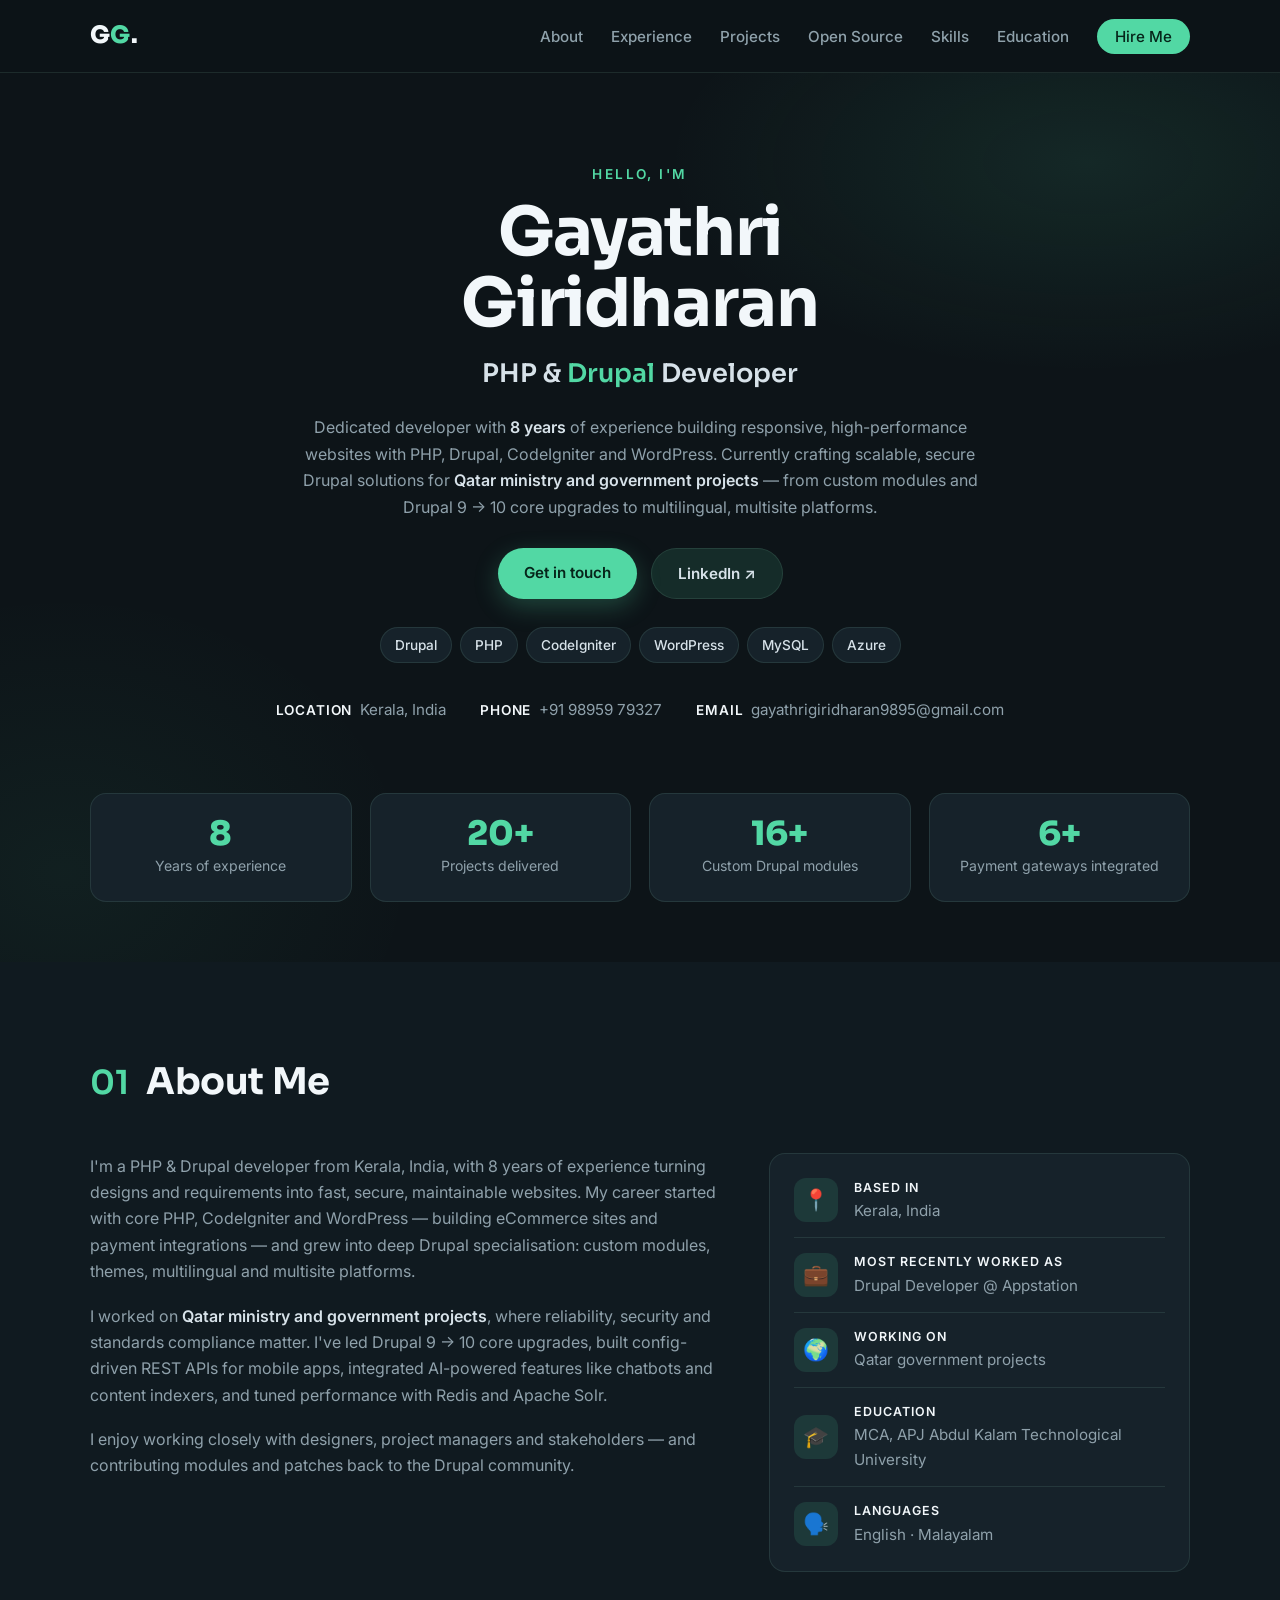
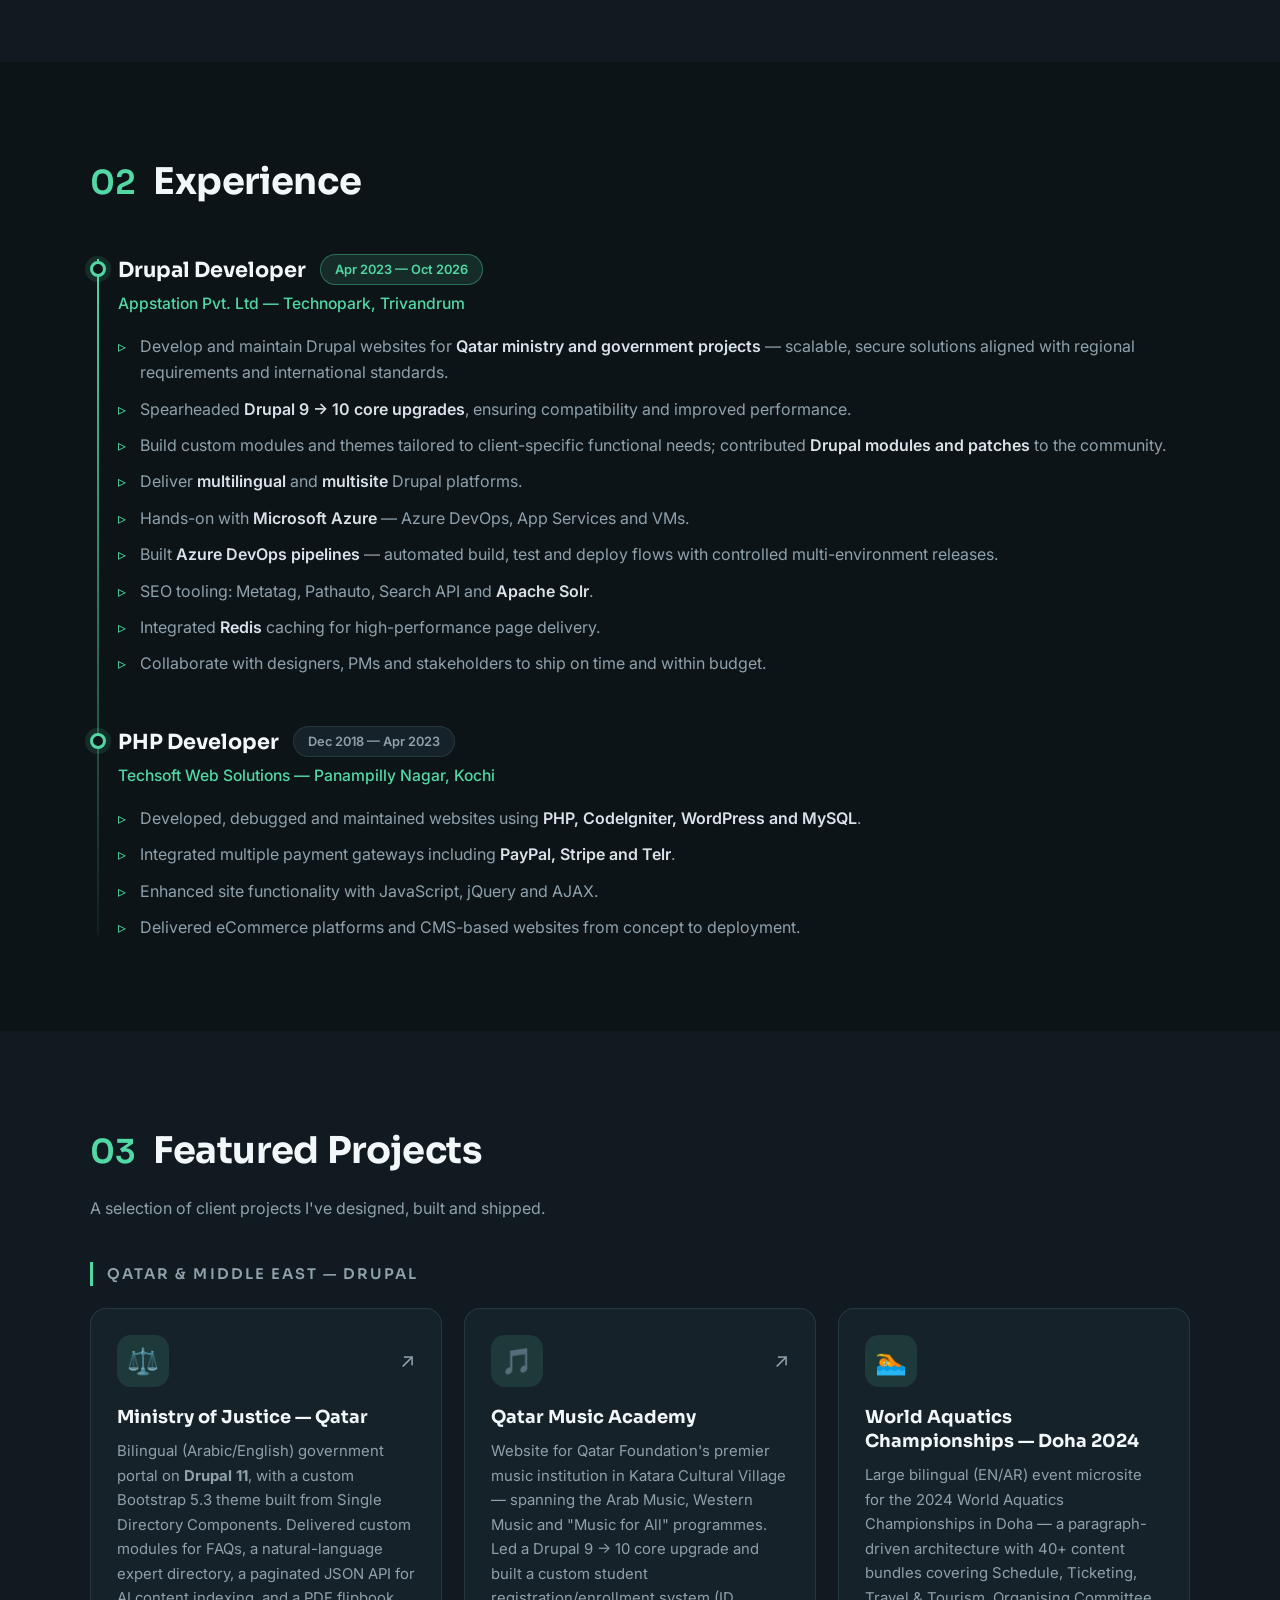
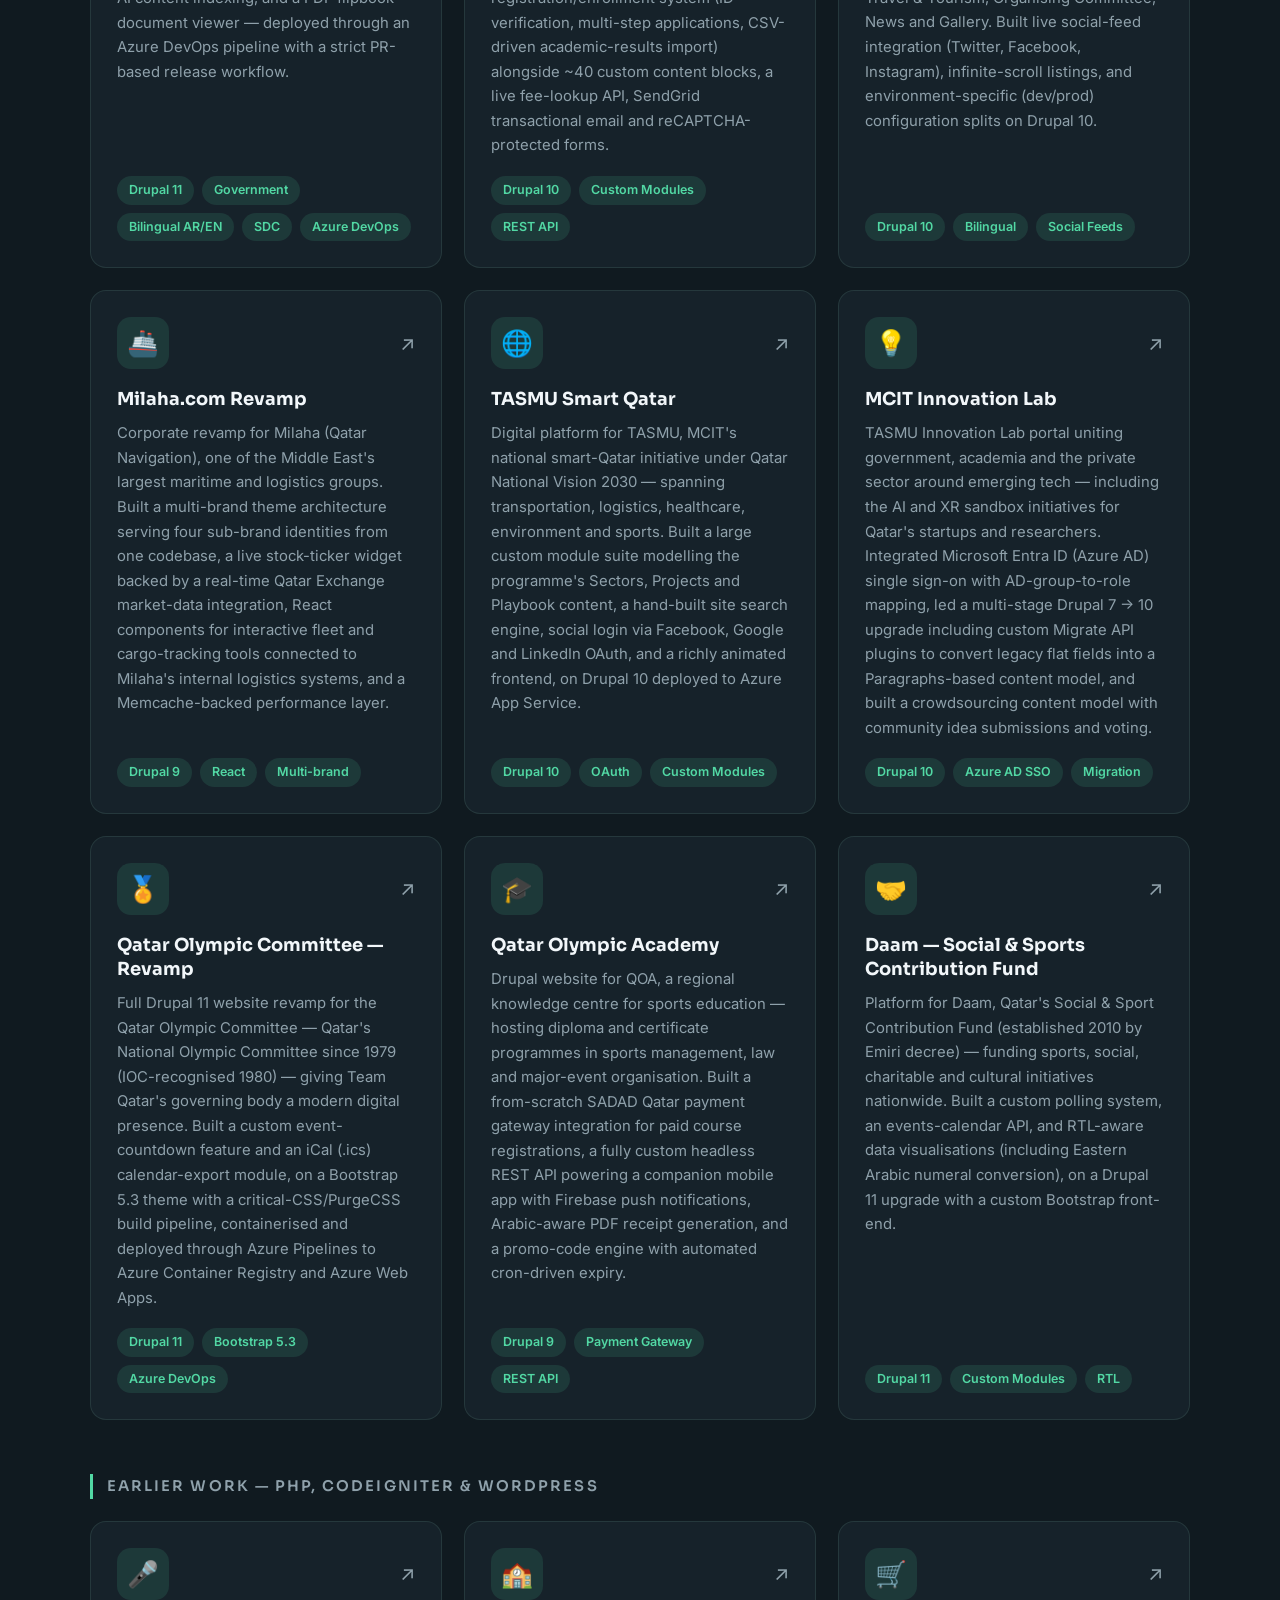
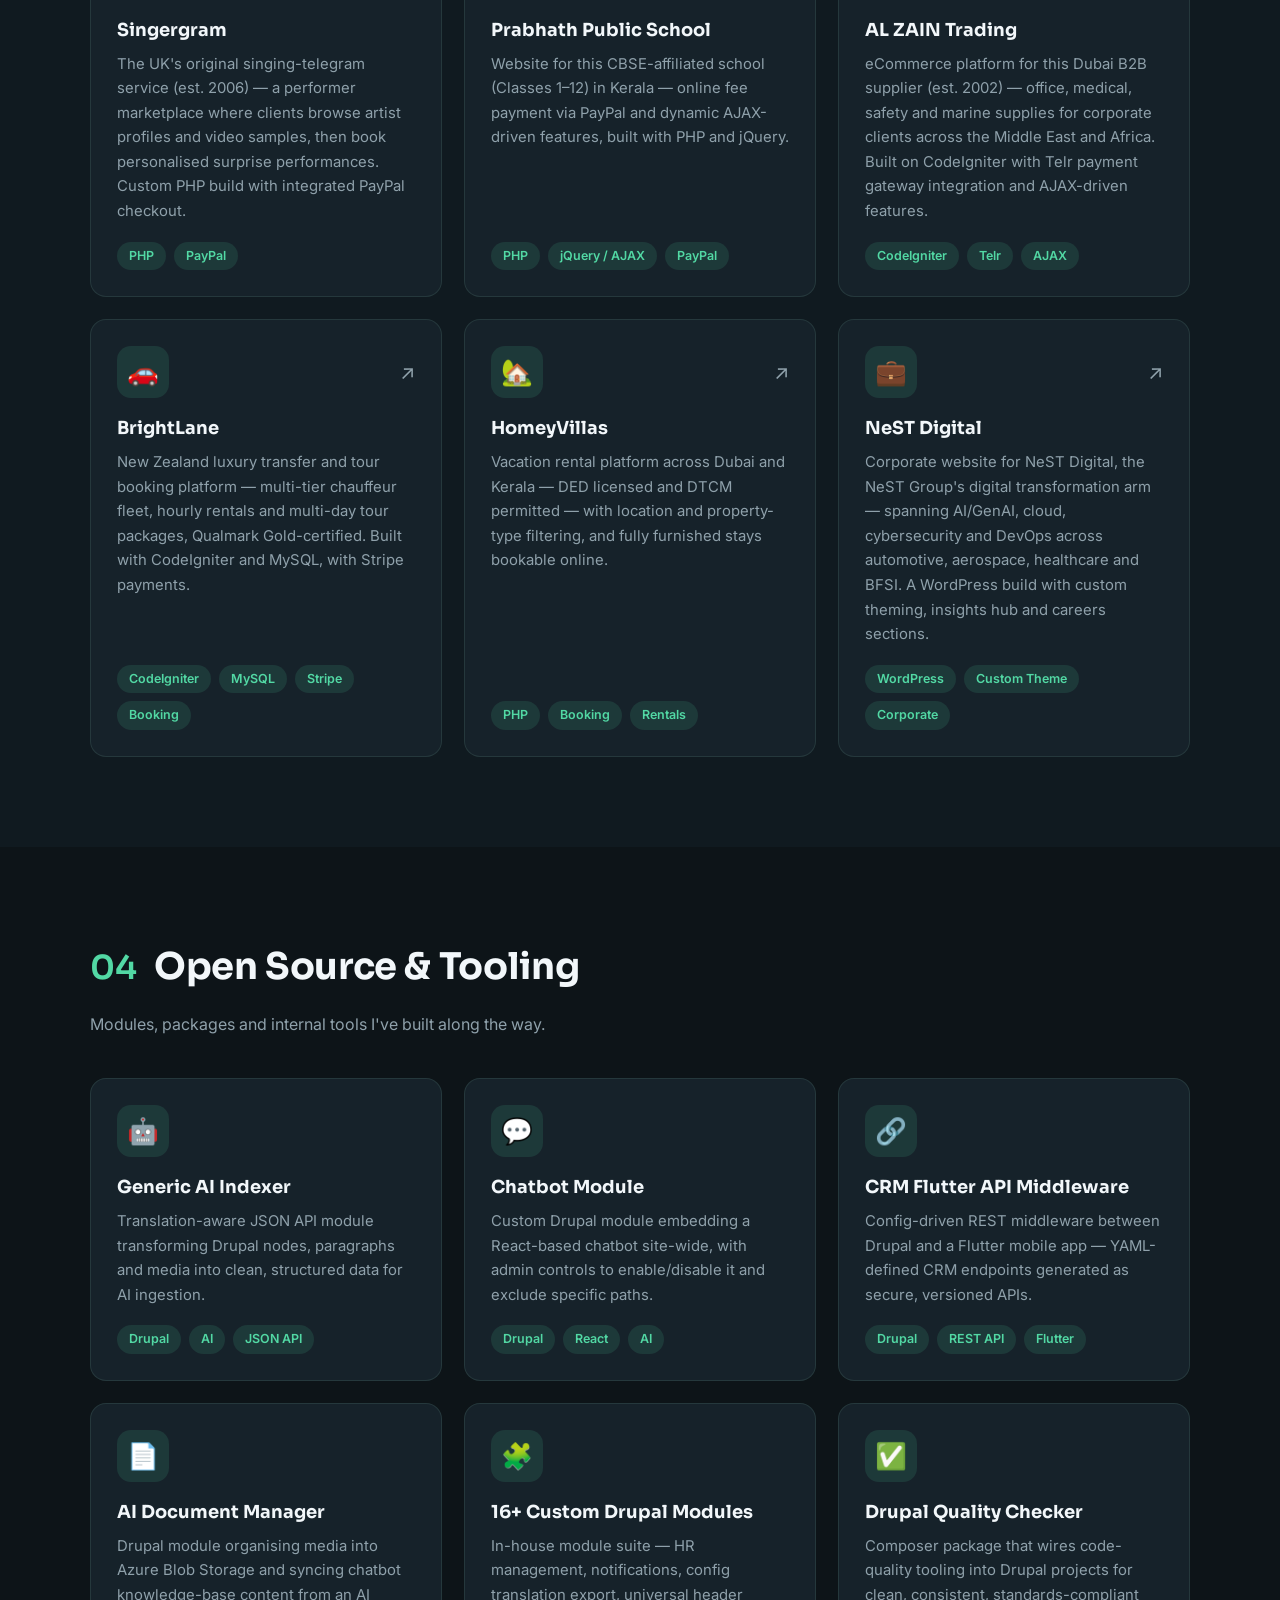
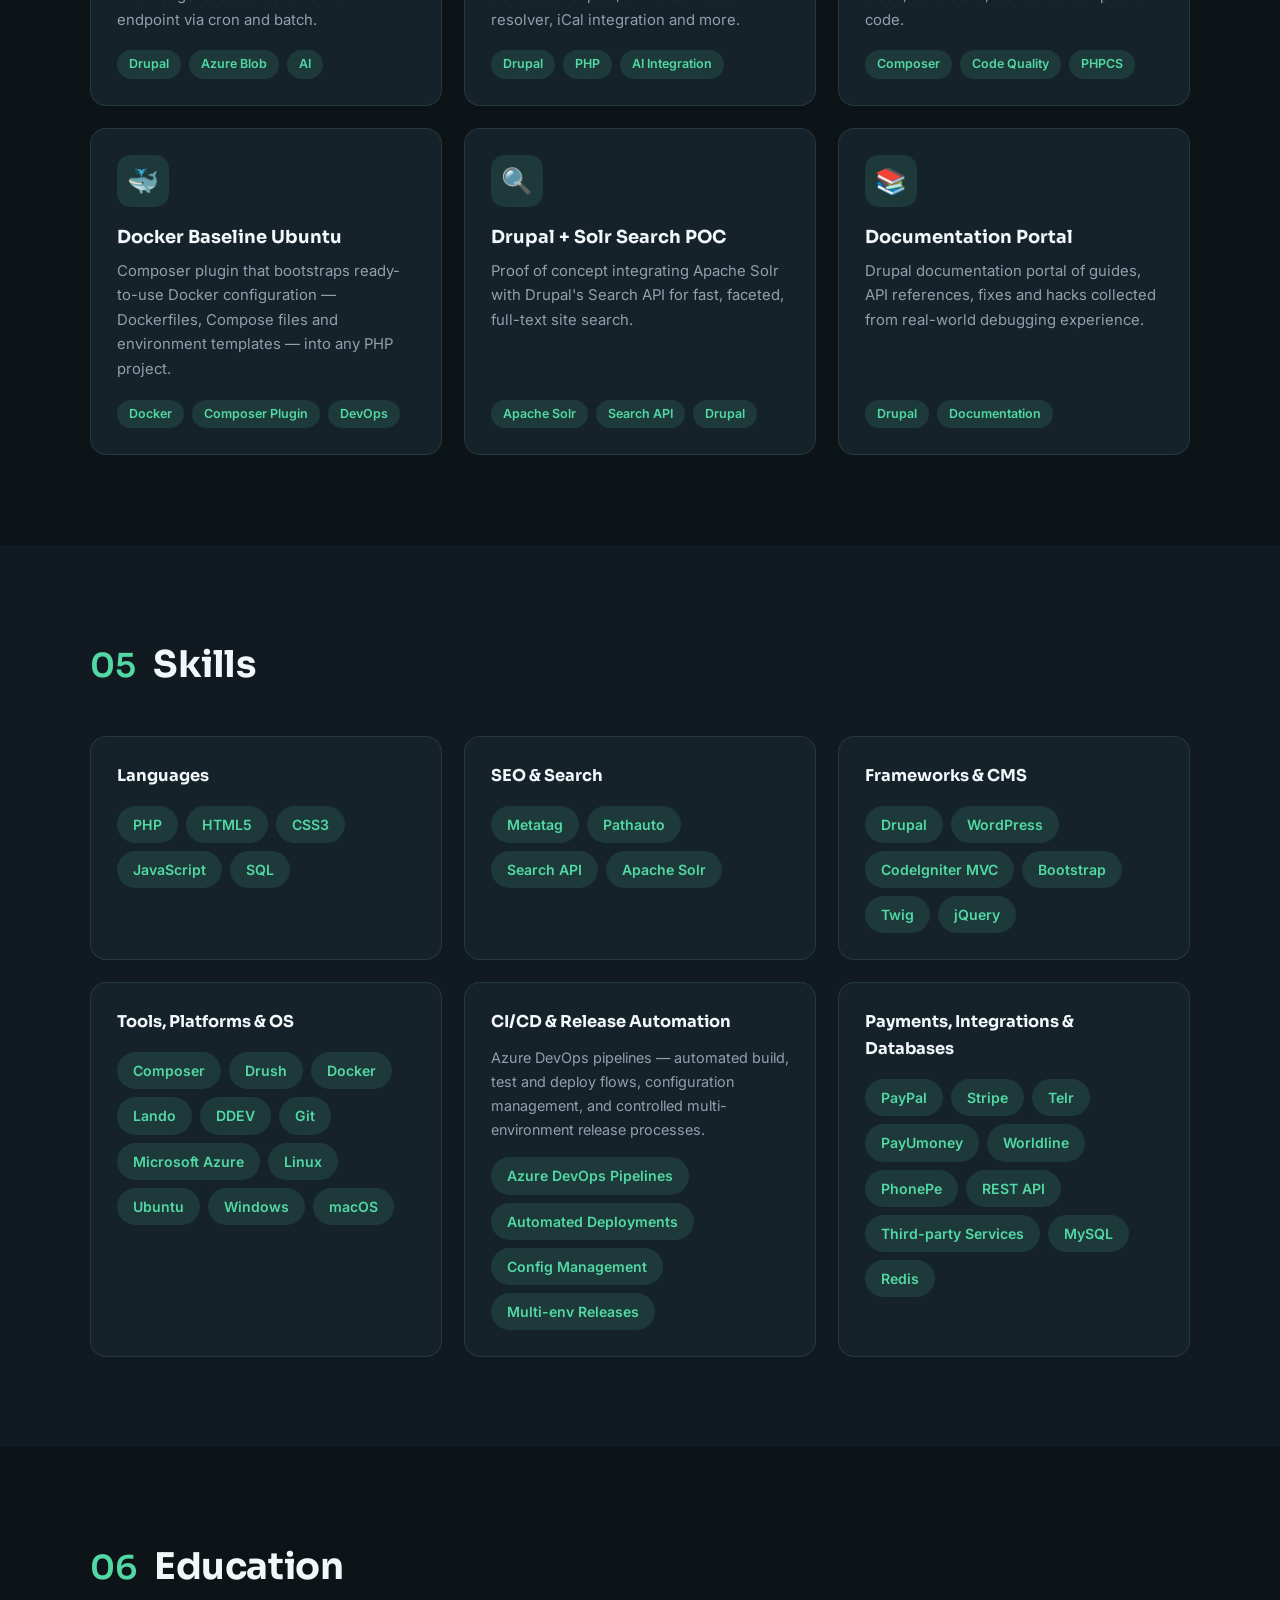
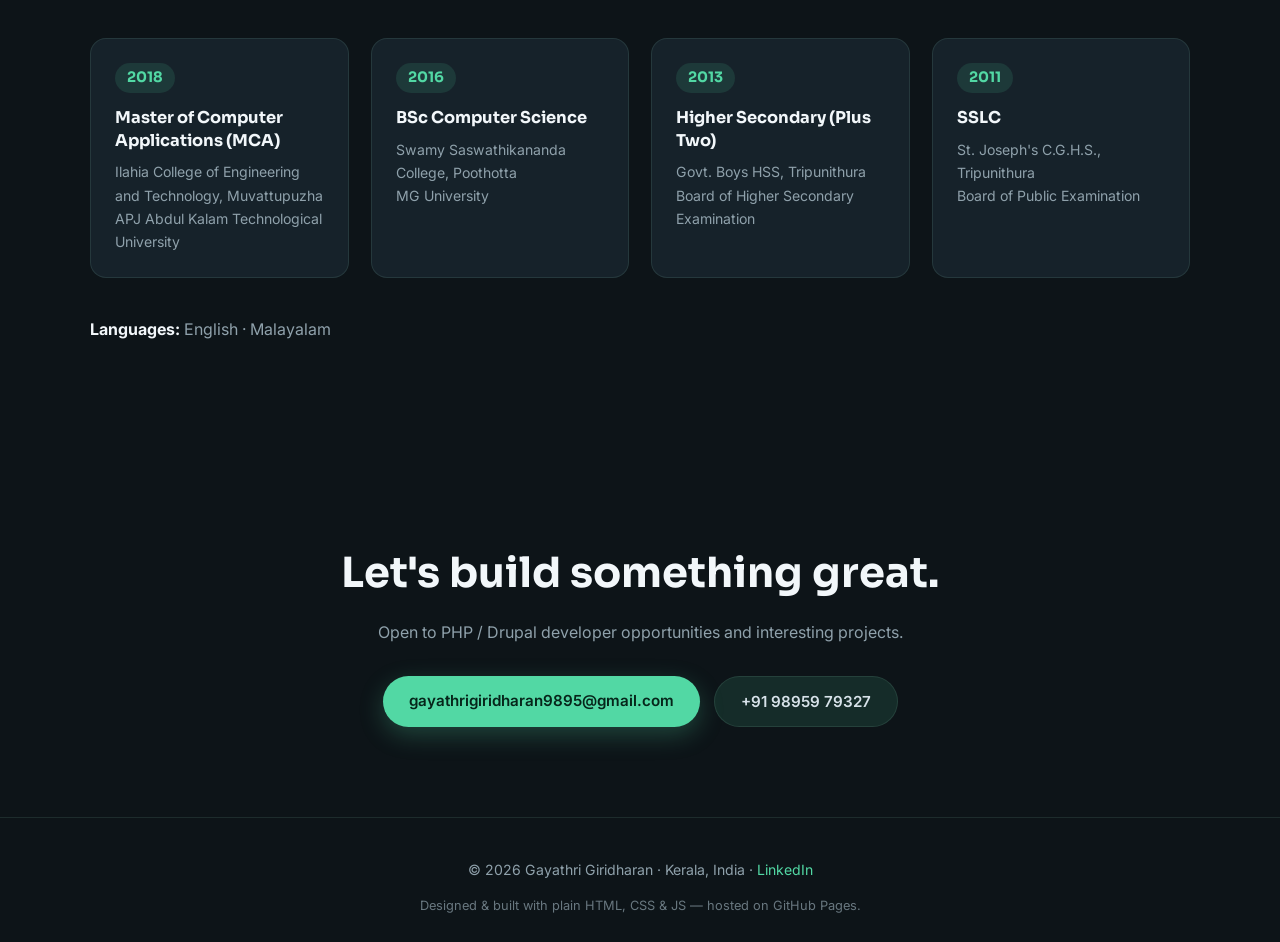
==== commit 301326bd: "Update index.html Last changes" ====
--- a/index.html
+++ b/index.html
@@ -29,7 +29,7 @@
   <meta name="twitter:card" content="summary_large_image">
   <meta name="twitter:title" content="Gayathri Giridharan — PHP & Drupal Developer">
   <meta name="twitter:description"
-    content="PHP & Drupal Developer with 7+ years of experience — custom Drupal modules, Drupal 9→10 upgrades, payment gateways, REST APIs, and high-traffic international projects.">
+    content="PHP & Drupal Developer with 8 years of experience — custom Drupal modules, Drupal 9→10 upgrades, payment gateways, REST APIs, and high-traffic international projects.">
   <meta name="twitter:image" content="https://gayathri-giridharan.github.io/assets/images/og-image.png">
 
   <link rel="preconnect" href="https://fonts.googleapis.com">
@@ -84,7 +84,7 @@
           <h1>Gayathri<br>Giridharan</h1>
           <p class="hero-role">PHP &amp; <span class="accent">Drupal</span> Developer</p>
           <p class="hero-summary">
-            Dedicated developer with <strong>7+ years</strong> of experience building responsive,
+            Dedicated developer with <strong>8 years</strong> of experience building responsive,
             high-performance websites with PHP, Drupal, CodeIgniter and WordPress. Currently crafting
             scalable, secure Drupal solutions for <strong>Qatar ministry and government projects</strong> — from custom
             modules and Drupal&nbsp;9&nbsp;→&nbsp;10 core upgrades to multilingual, multisite platforms.
@@ -112,7 +112,7 @@
       </div>
 
       <div class="container stats reveal">
-        <div class="stat"><span class="stat-num">7+</span><span class="stat-label">Years of experience</span></div>
+        <div class="stat"><span class="stat-num">8</span><span class="stat-label">Years of experience</span></div>
         <div class="stat"><span class="stat-num">20+</span><span class="stat-label">Projects delivered</span></div>
         <div class="stat"><span class="stat-num">16+</span><span class="stat-label">Custom Drupal modules</span></div>
         <div class="stat"><span class="stat-num">6+</span><span class="stat-label">Payment gateways integrated</span></div>
@@ -125,12 +125,12 @@
         <h2 class="section-title reveal"><span class="section-index">01</span> About Me</h2>
         <div class="about-grid">
           <div class="about-text reveal">
-            <p>I'm a PHP &amp; Drupal developer from Kerala, India, with 7+ years of experience turning
+            <p>I'm a PHP &amp; Drupal developer from Kerala, India, with 8 years of experience turning
               designs and requirements into fast, secure, maintainable websites. My career started with
               core PHP, CodeIgniter and WordPress — building eCommerce sites and payment integrations —
               and grew into deep Drupal specialisation: custom modules, themes, multilingual and
               multisite platforms.</p>
-            <p>Today I work on <strong>Qatar ministry and government projects</strong>, where reliability,
+            <p>I worked on <strong>Qatar ministry and government projects</strong>, where reliability,
               security and standards compliance matter. I've led Drupal 9 → 10 core upgrades, built
               config-driven REST APIs for mobile apps, integrated AI-powered features like chatbots and
               content indexers, and tuned performance with Redis and Apache Solr.</p>
@@ -139,7 +139,7 @@
           </div>
           <ul class="fact-list reveal">
             <li><span class="fact-icon">📍</span><div><strong>Based in</strong>Kerala, India</div></li>
-            <li><span class="fact-icon">💼</span><div><strong>Currently</strong>Drupal Developer @ Appstation</div></li>
+            <li><span class="fact-icon">💼</span><div><strong>Most recently worked as</strong>Drupal Developer @ Appstation</div></li>
             <li><span class="fact-icon">🌍</span><div><strong>Working on</strong>Qatar government projects</div></li>
             <li><span class="fact-icon">🎓</span><div><strong>Education</strong>MCA, APJ Abdul Kalam Technological University</div></li>
             <li><span class="fact-icon">🗣️</span><div><strong>Languages</strong>English · Malayalam</div></li>
@@ -159,7 +159,7 @@
             <div class="timeline-body">
               <div class="timeline-head">
                 <h3>Drupal Developer</h3>
-                <span class="badge badge-current">Apr 2023 — Present</span>
+                <span class="badge badge-current">Apr 2023 — Oct 2026</span>
               </div>
               <p class="timeline-company">Appstation Pvt. Ltd — Technopark, Trivandrum</p>
               <ul class="timeline-points">
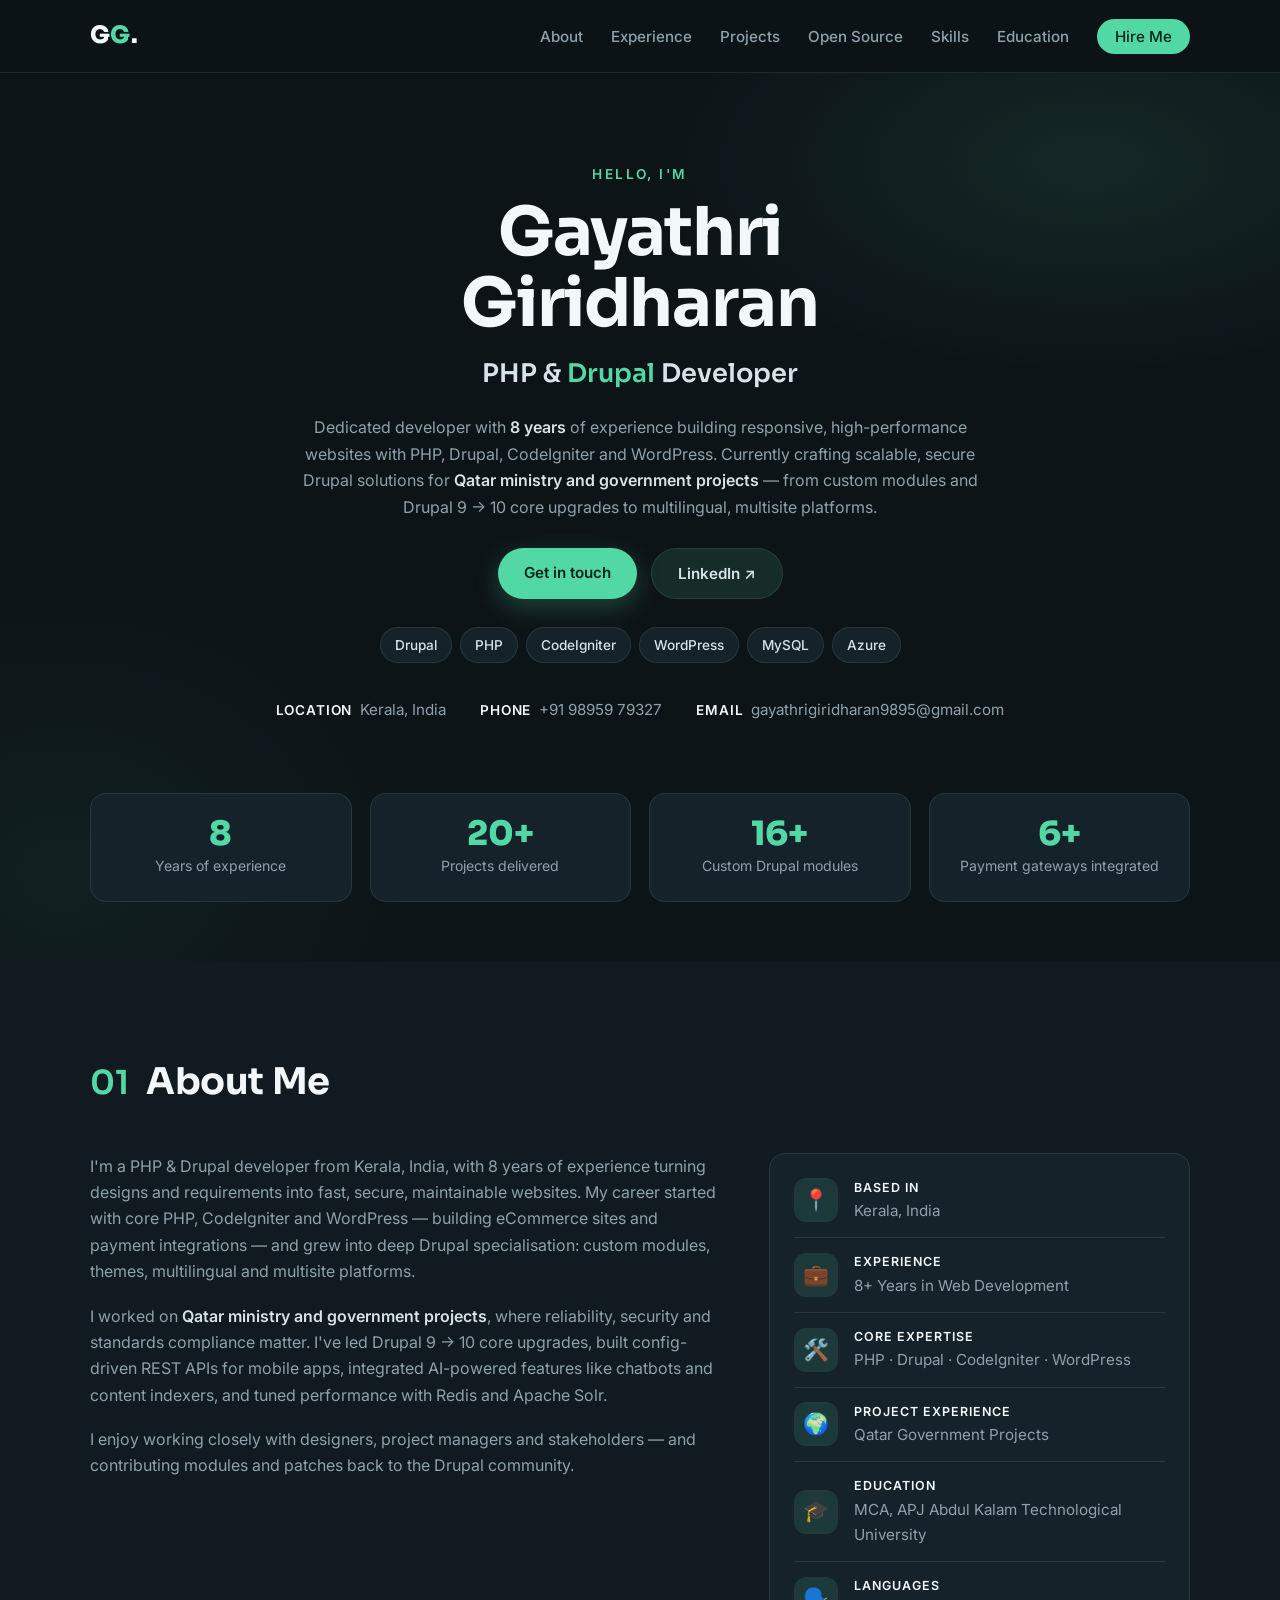
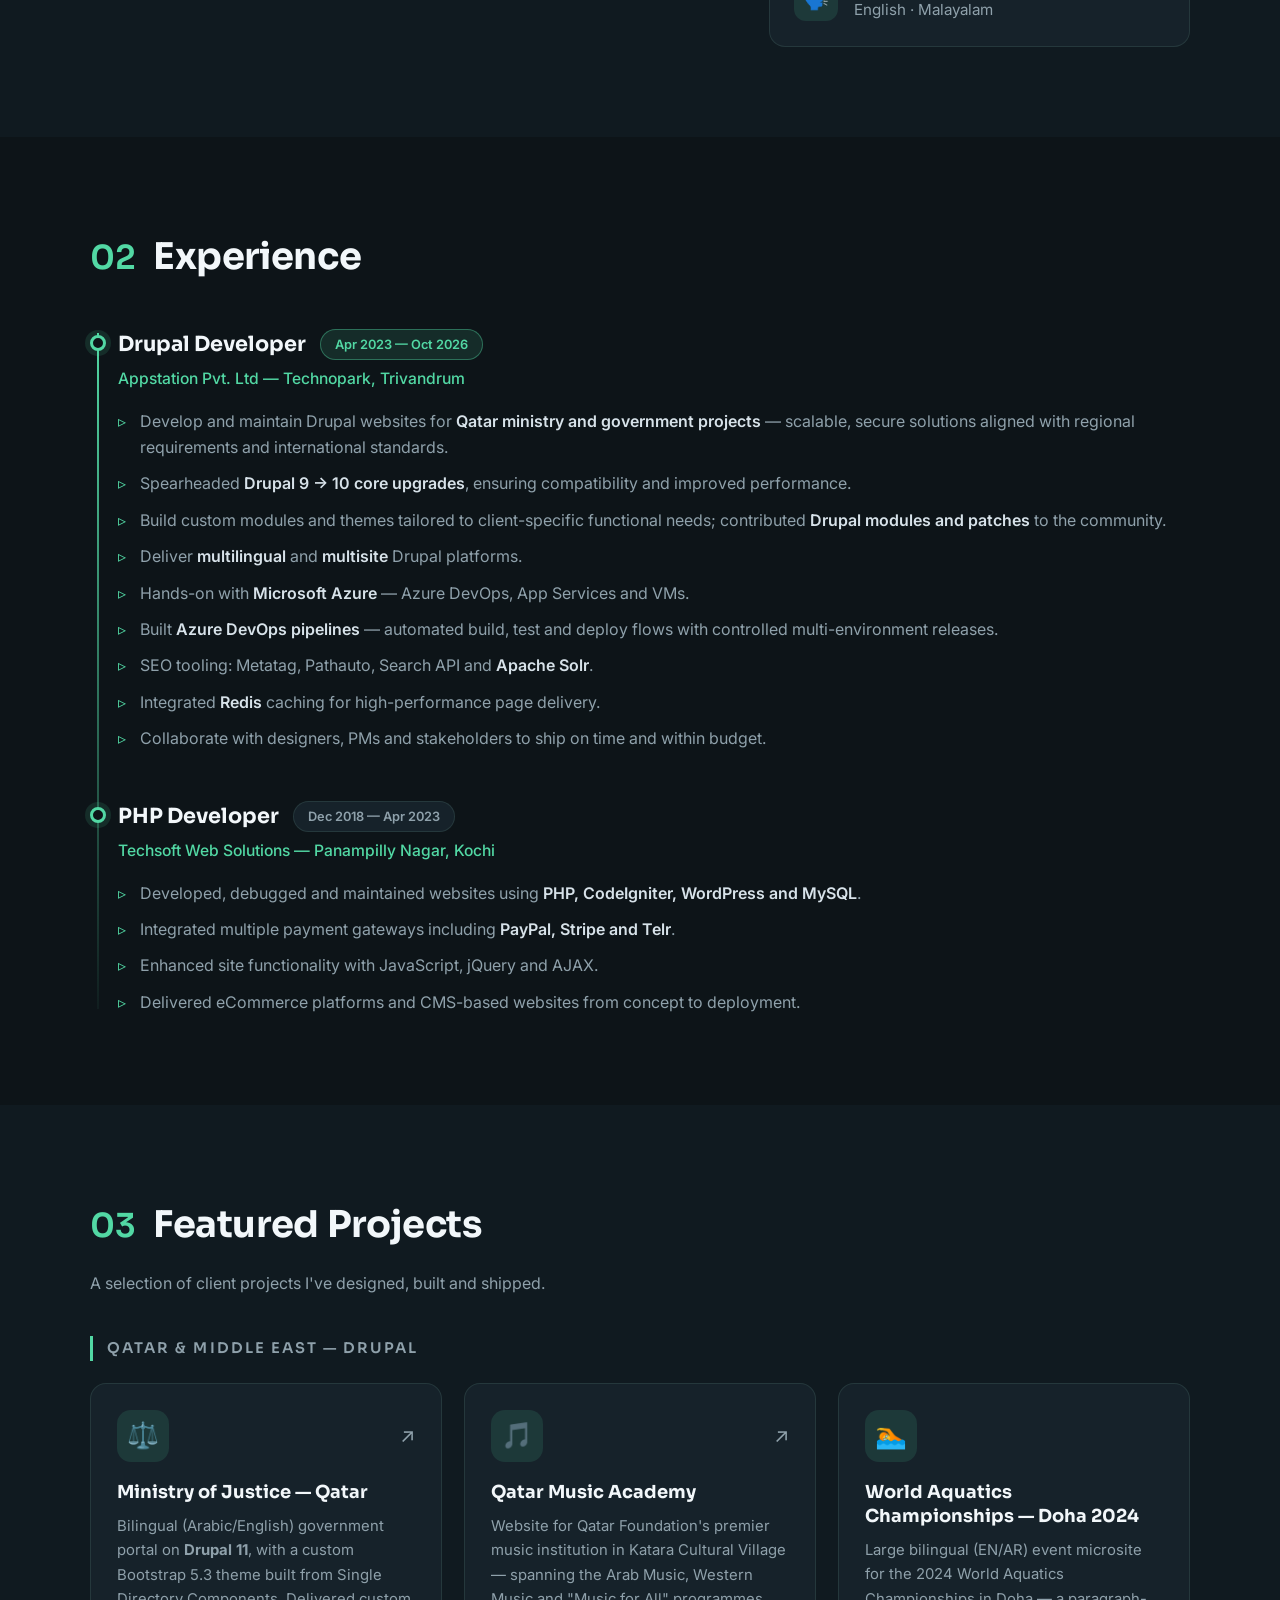
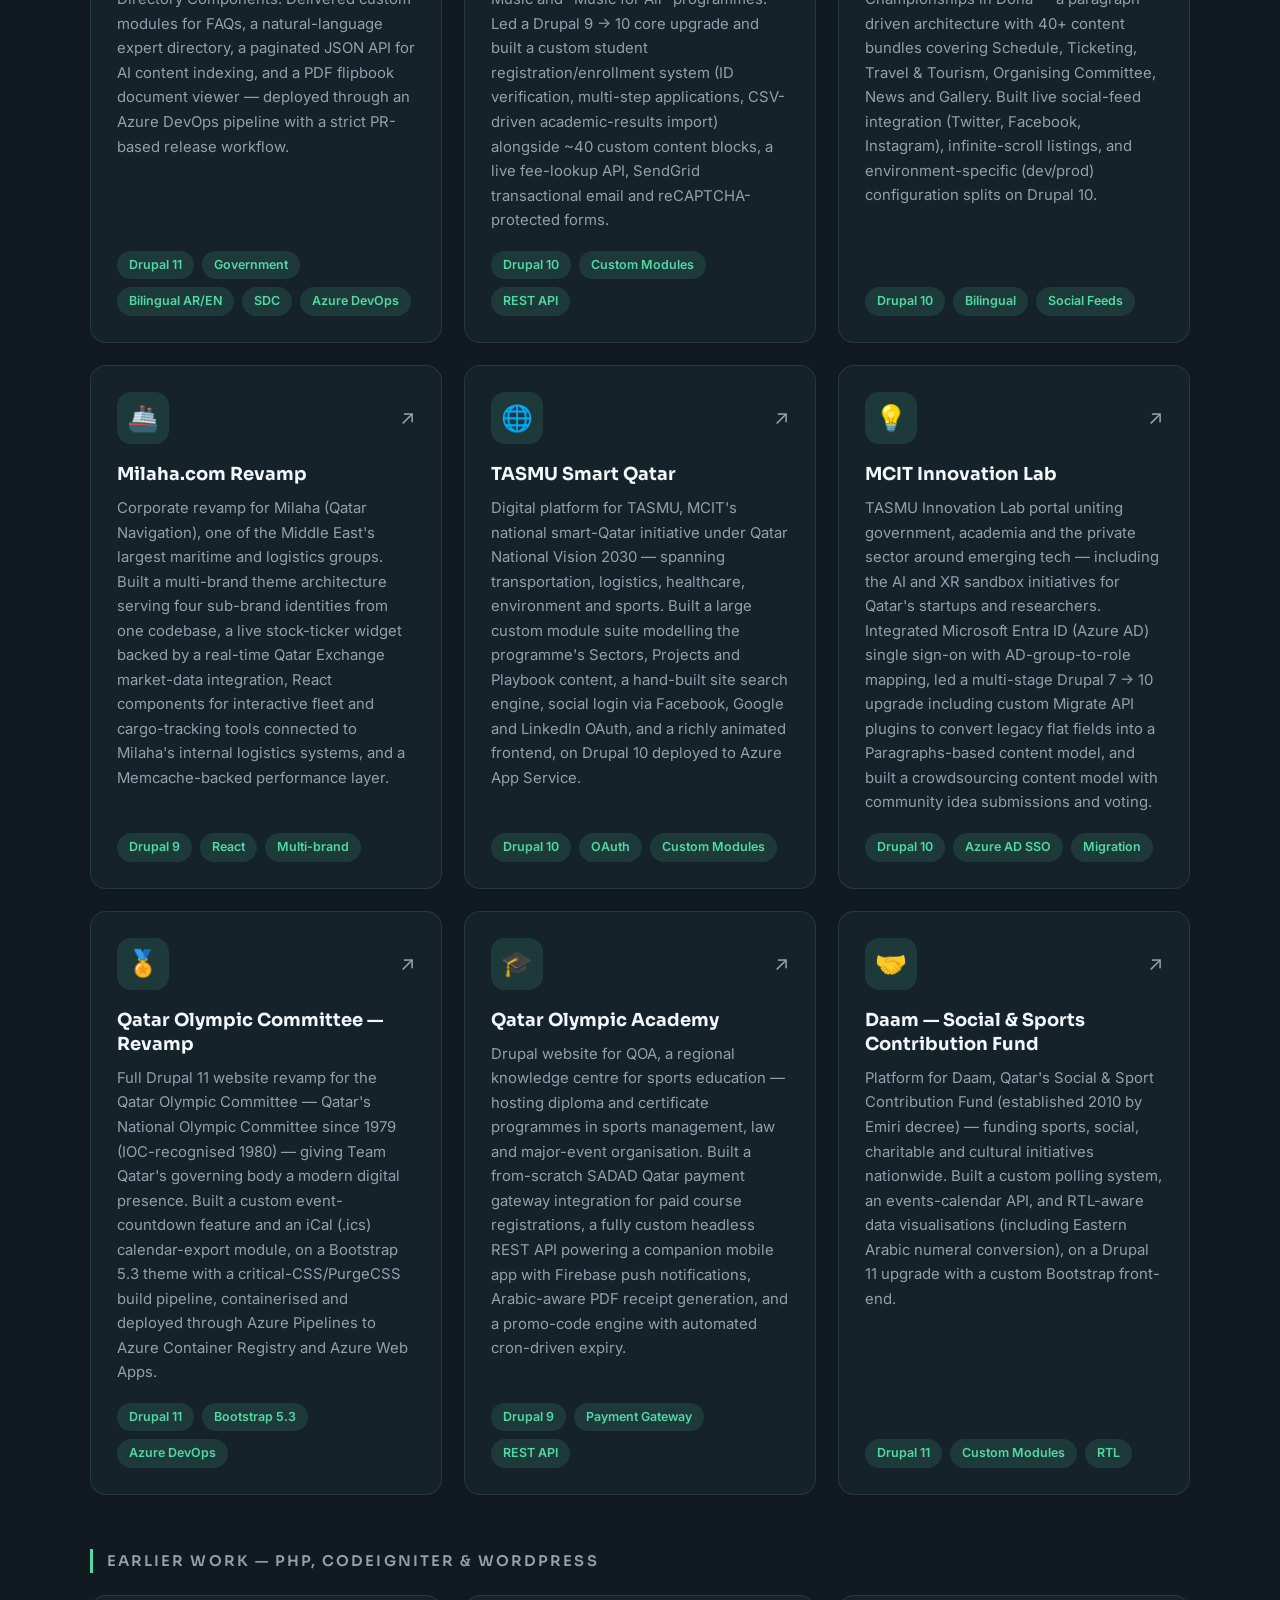
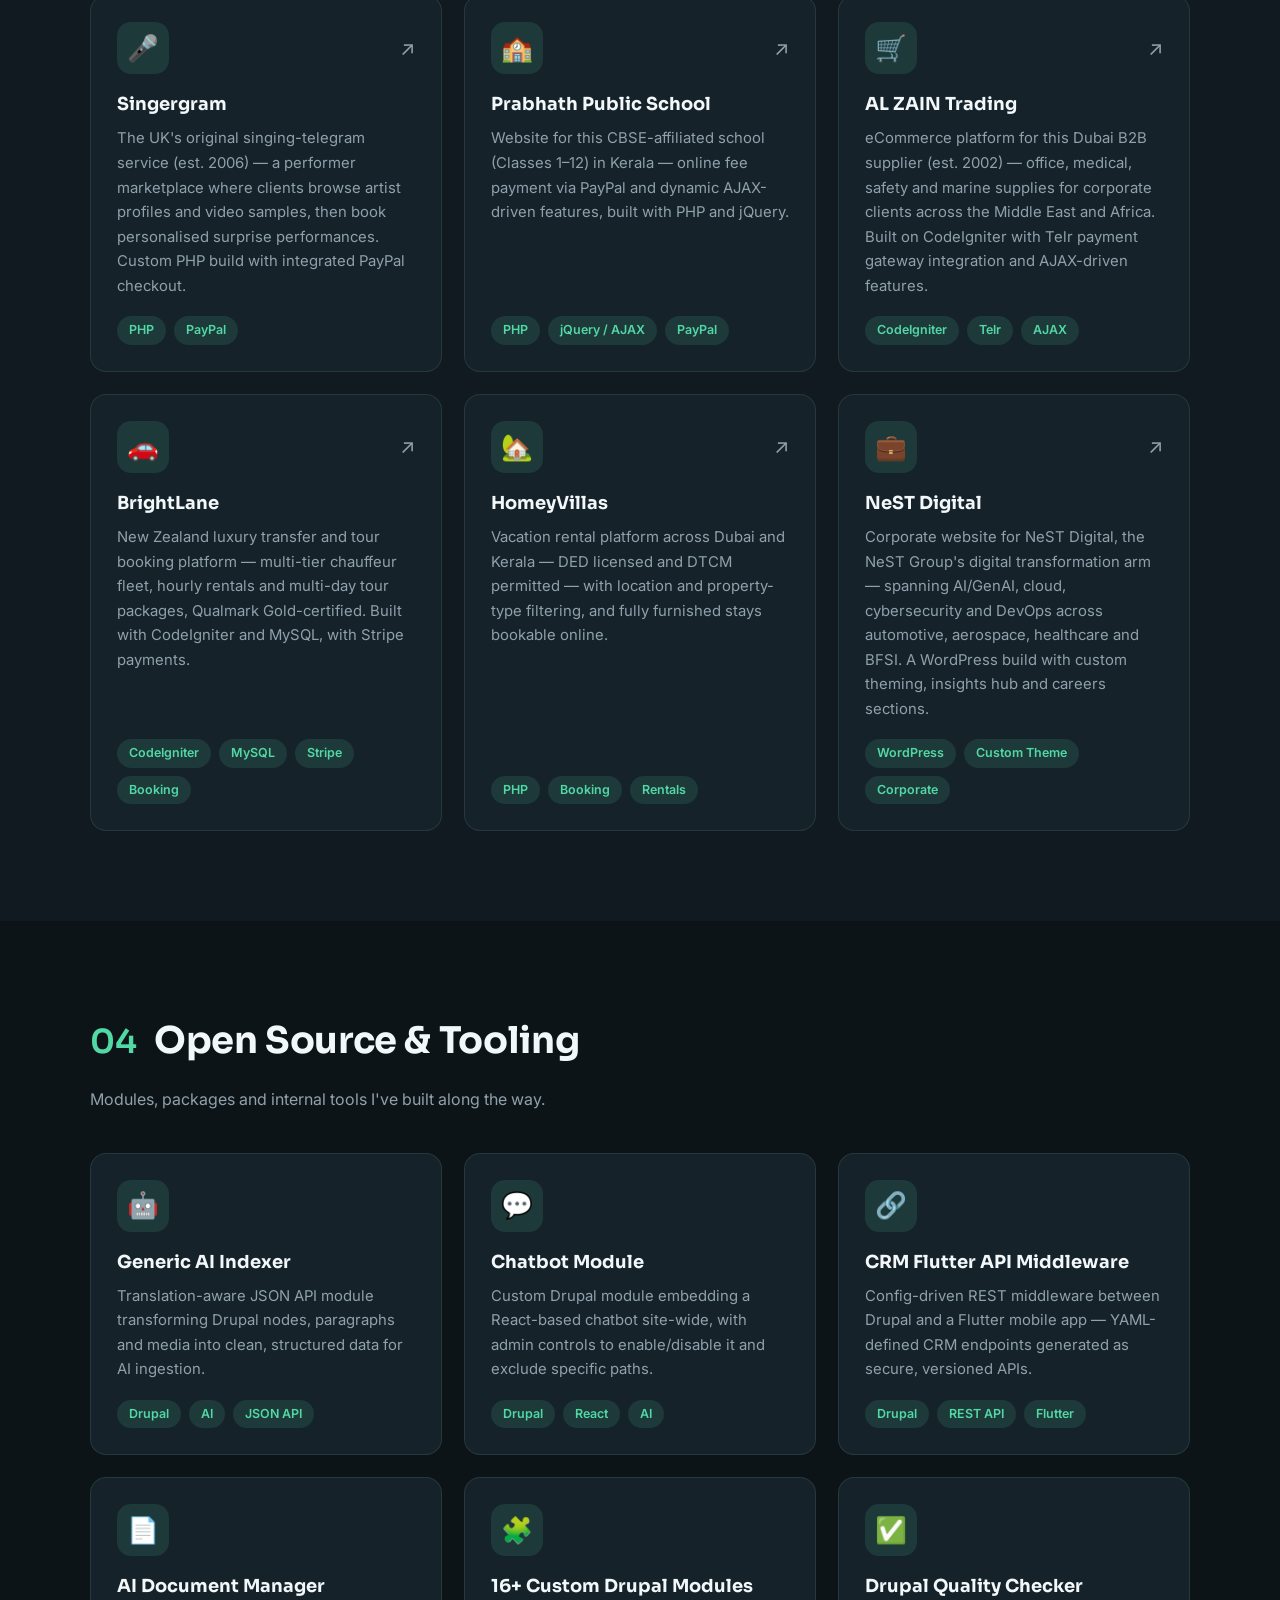
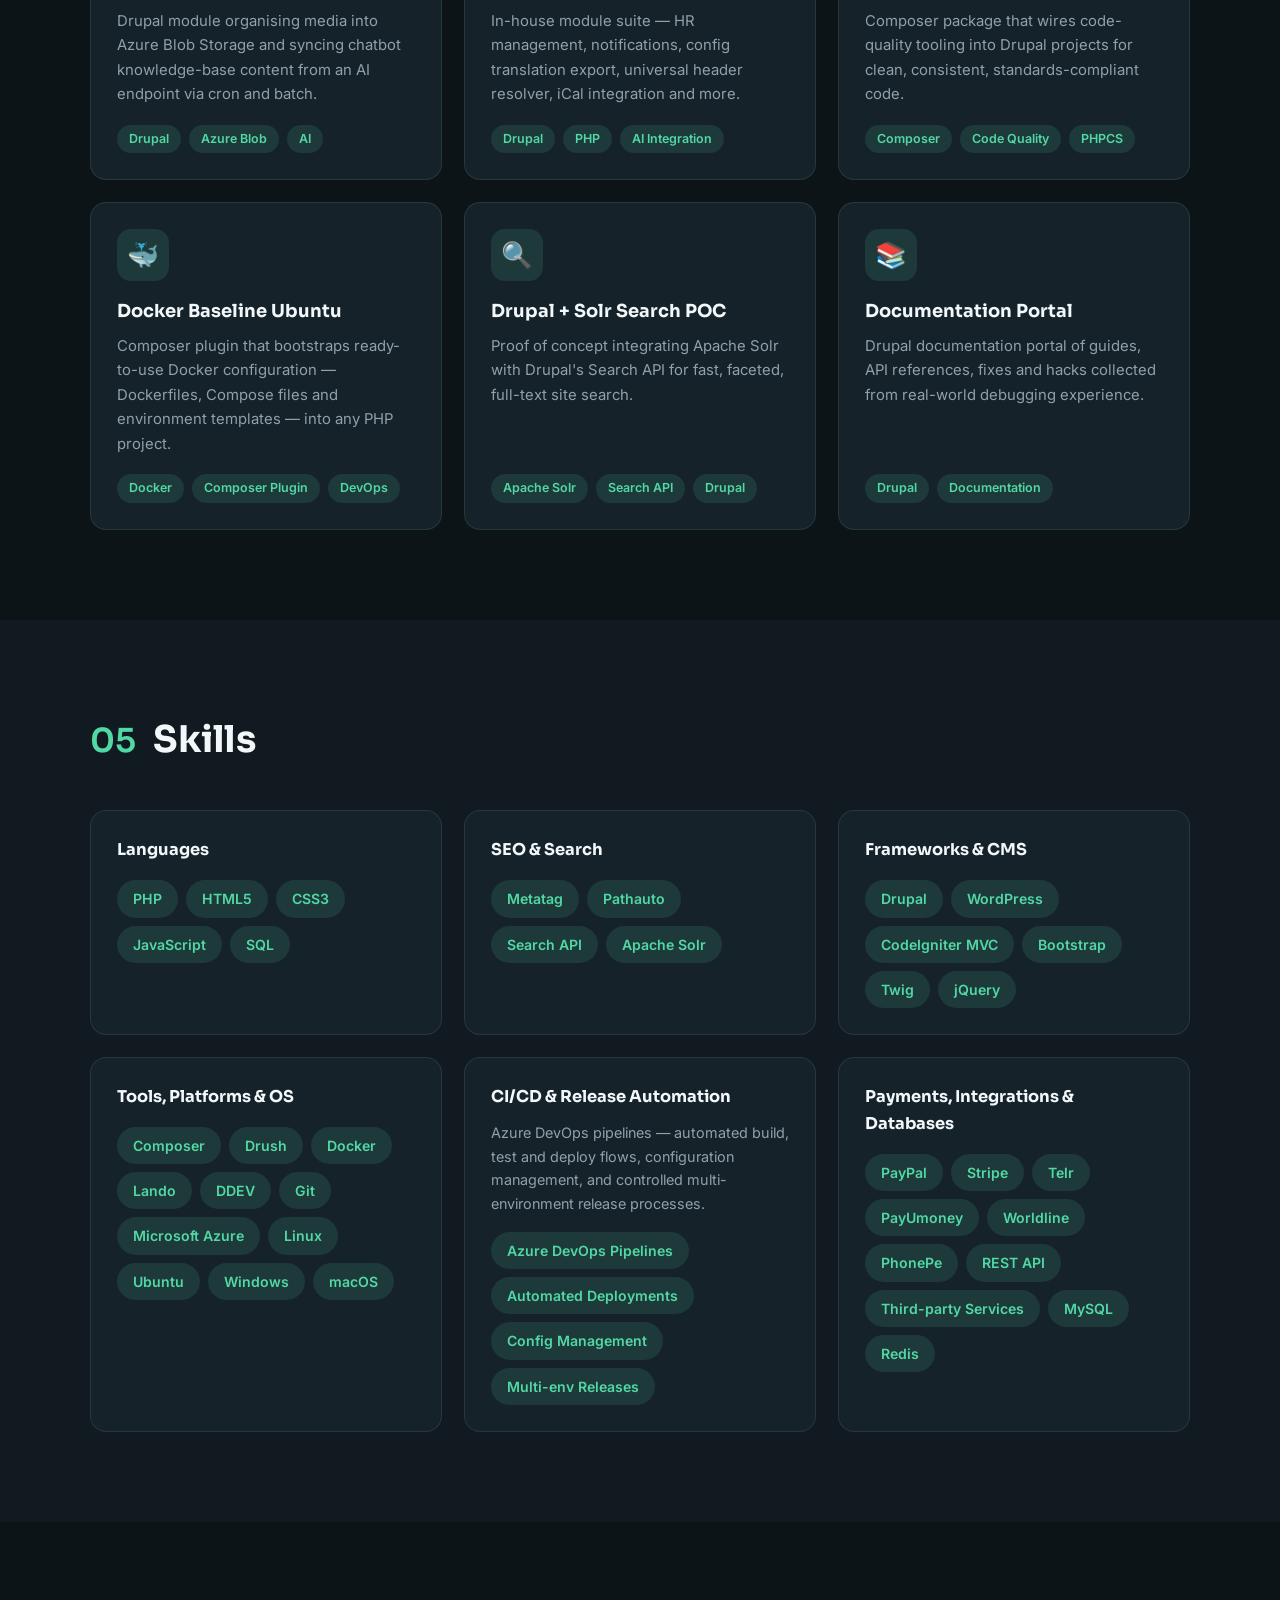
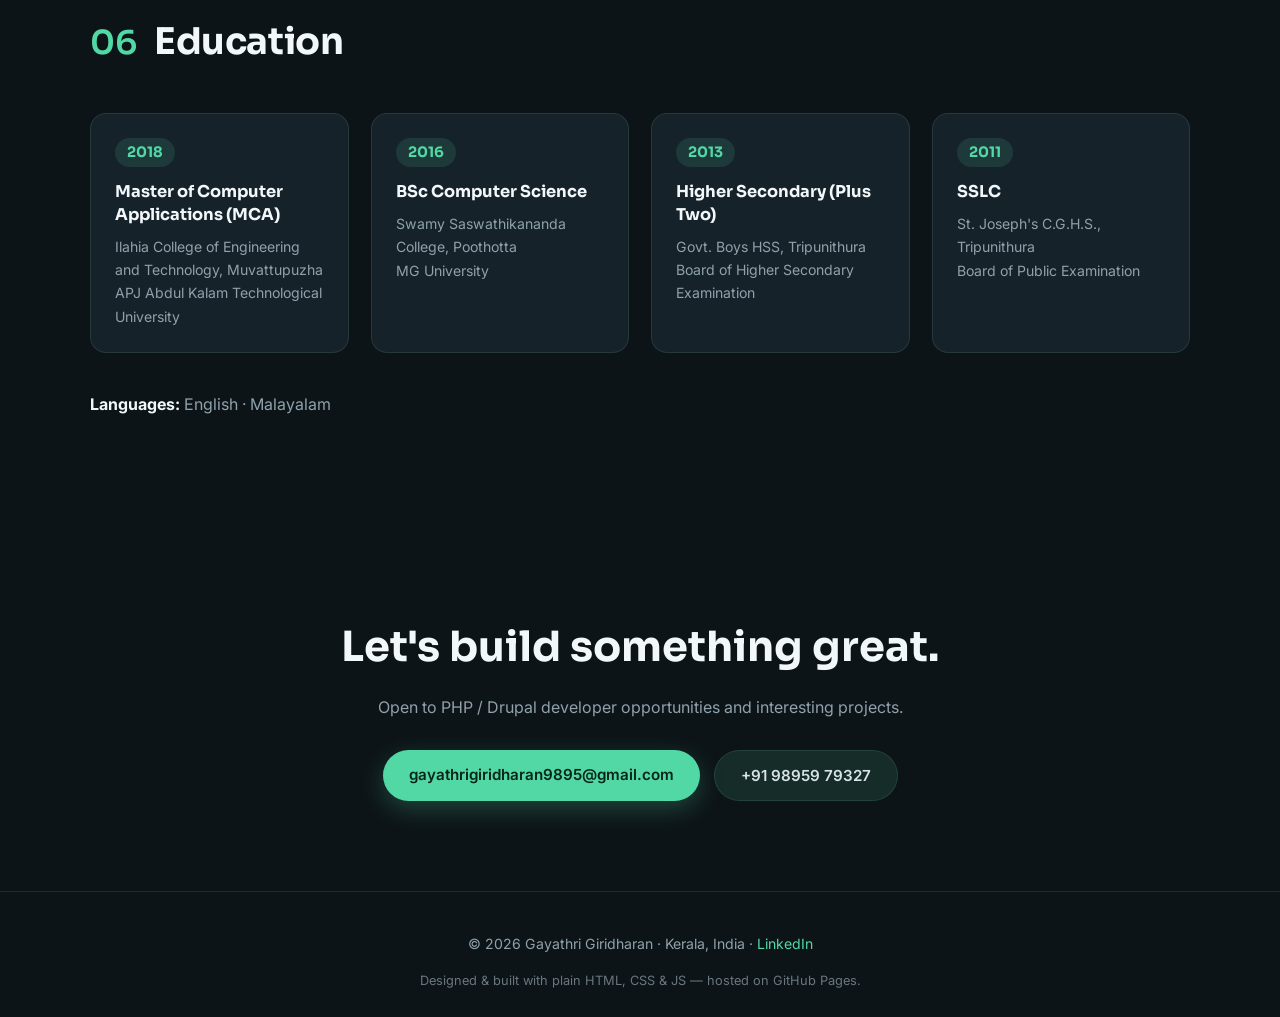
==== commit 15a80661: "Update index.html" ====
--- a/index.html
+++ b/index.html
@@ -139,10 +139,11 @@
           </div>
           <ul class="fact-list reveal">
             <li><span class="fact-icon">📍</span><div><strong>Based in</strong>Kerala, India</div></li>
-            <li><span class="fact-icon">💼</span><div><strong>Most recently worked as</strong>Drupal Developer @ Appstation</div></li>
-            <li><span class="fact-icon">🌍</span><div><strong>Working on</strong>Qatar government projects</div></li>
-            <li><span class="fact-icon">🎓</span><div><strong>Education</strong>MCA, APJ Abdul Kalam Technological University</div></li>
-            <li><span class="fact-icon">🗣️</span><div><strong>Languages</strong>English · Malayalam</div></li>
+<li><span class="fact-icon">💼</span><div><strong>Experience</strong>8+ Years in Web Development</div></li>
+<li><span class="fact-icon">🛠️</span><div><strong>Core Expertise</strong>PHP · Drupal · CodeIgniter · WordPress</div></li>
+<li><span class="fact-icon">🌍</span><div><strong>Project Experience</strong>Qatar Government Projects</div></li>
+<li><span class="fact-icon">🎓</span><div><strong>Education</strong>MCA, APJ Abdul Kalam Technological University</div></li>
+<li><span class="fact-icon">🗣️</span><div><strong>Languages</strong>English · Malayalam</div></li>
           </ul>
         </div>
       </div>
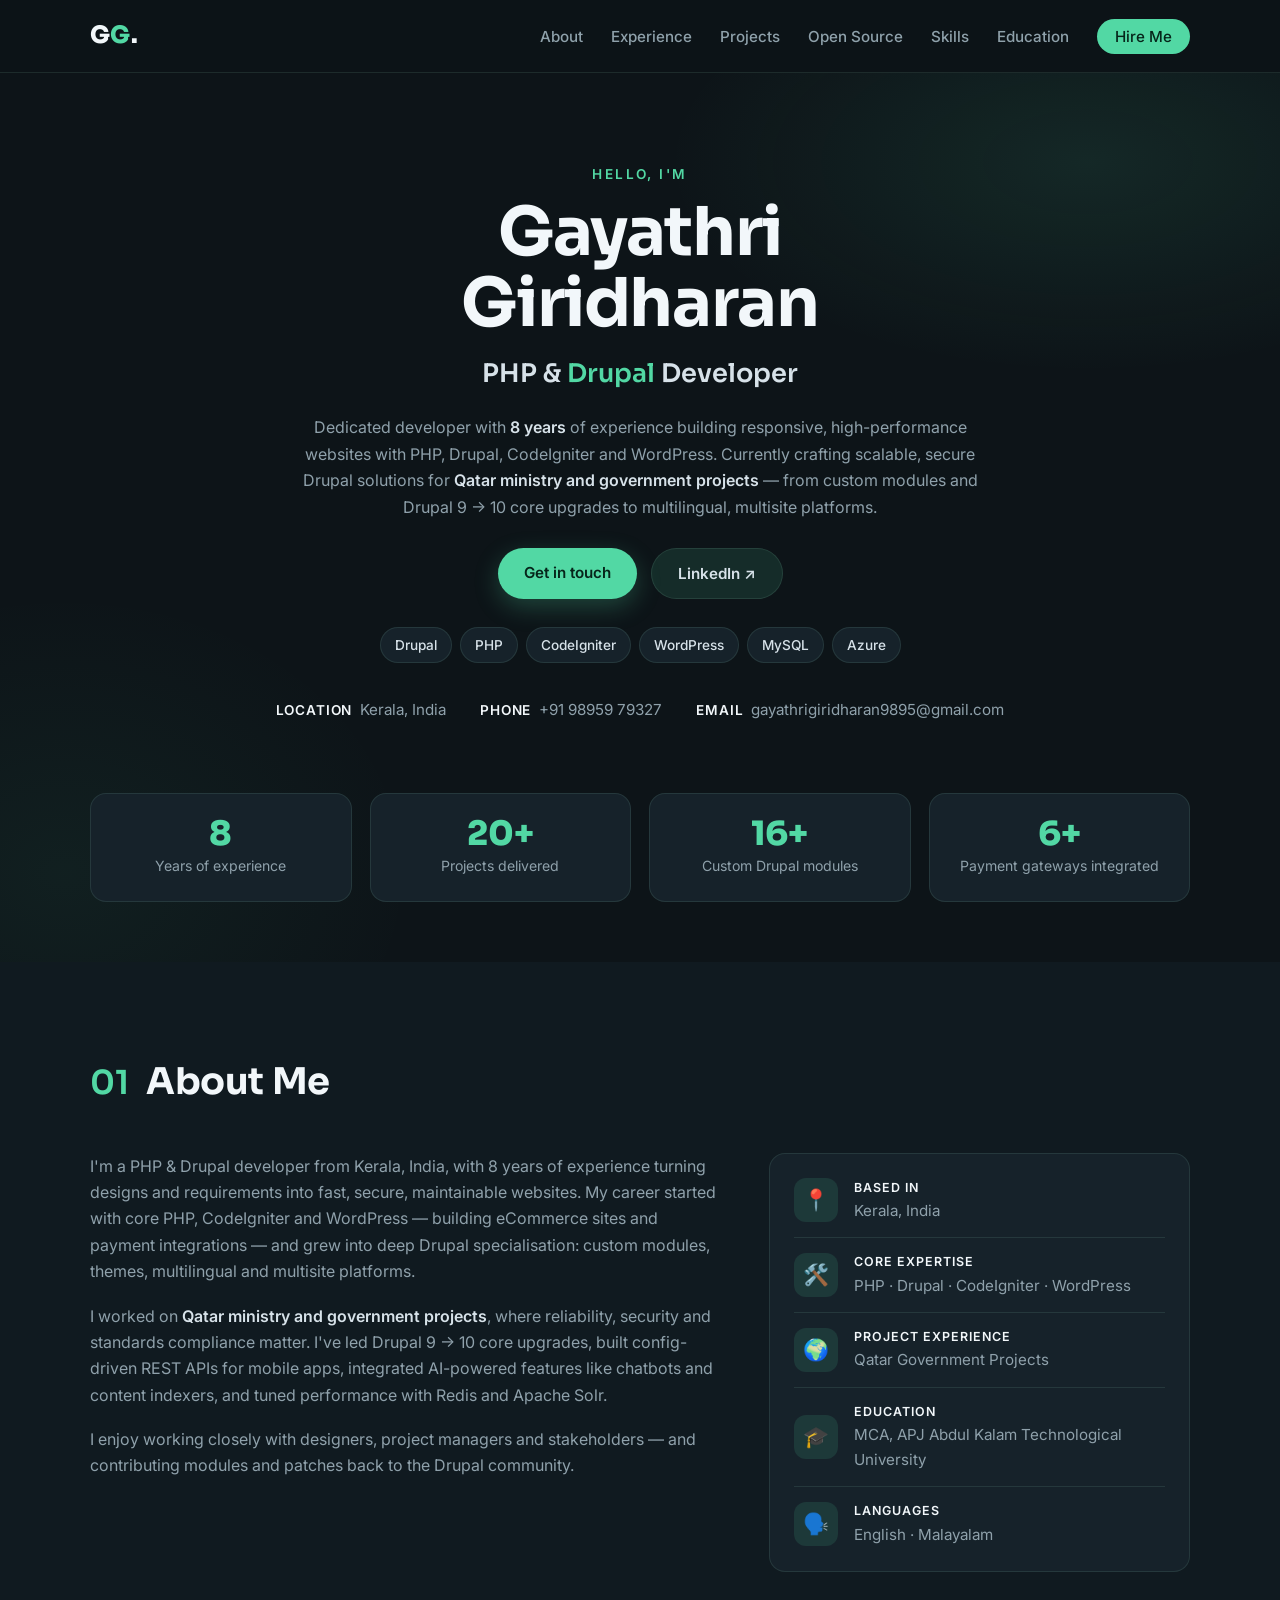
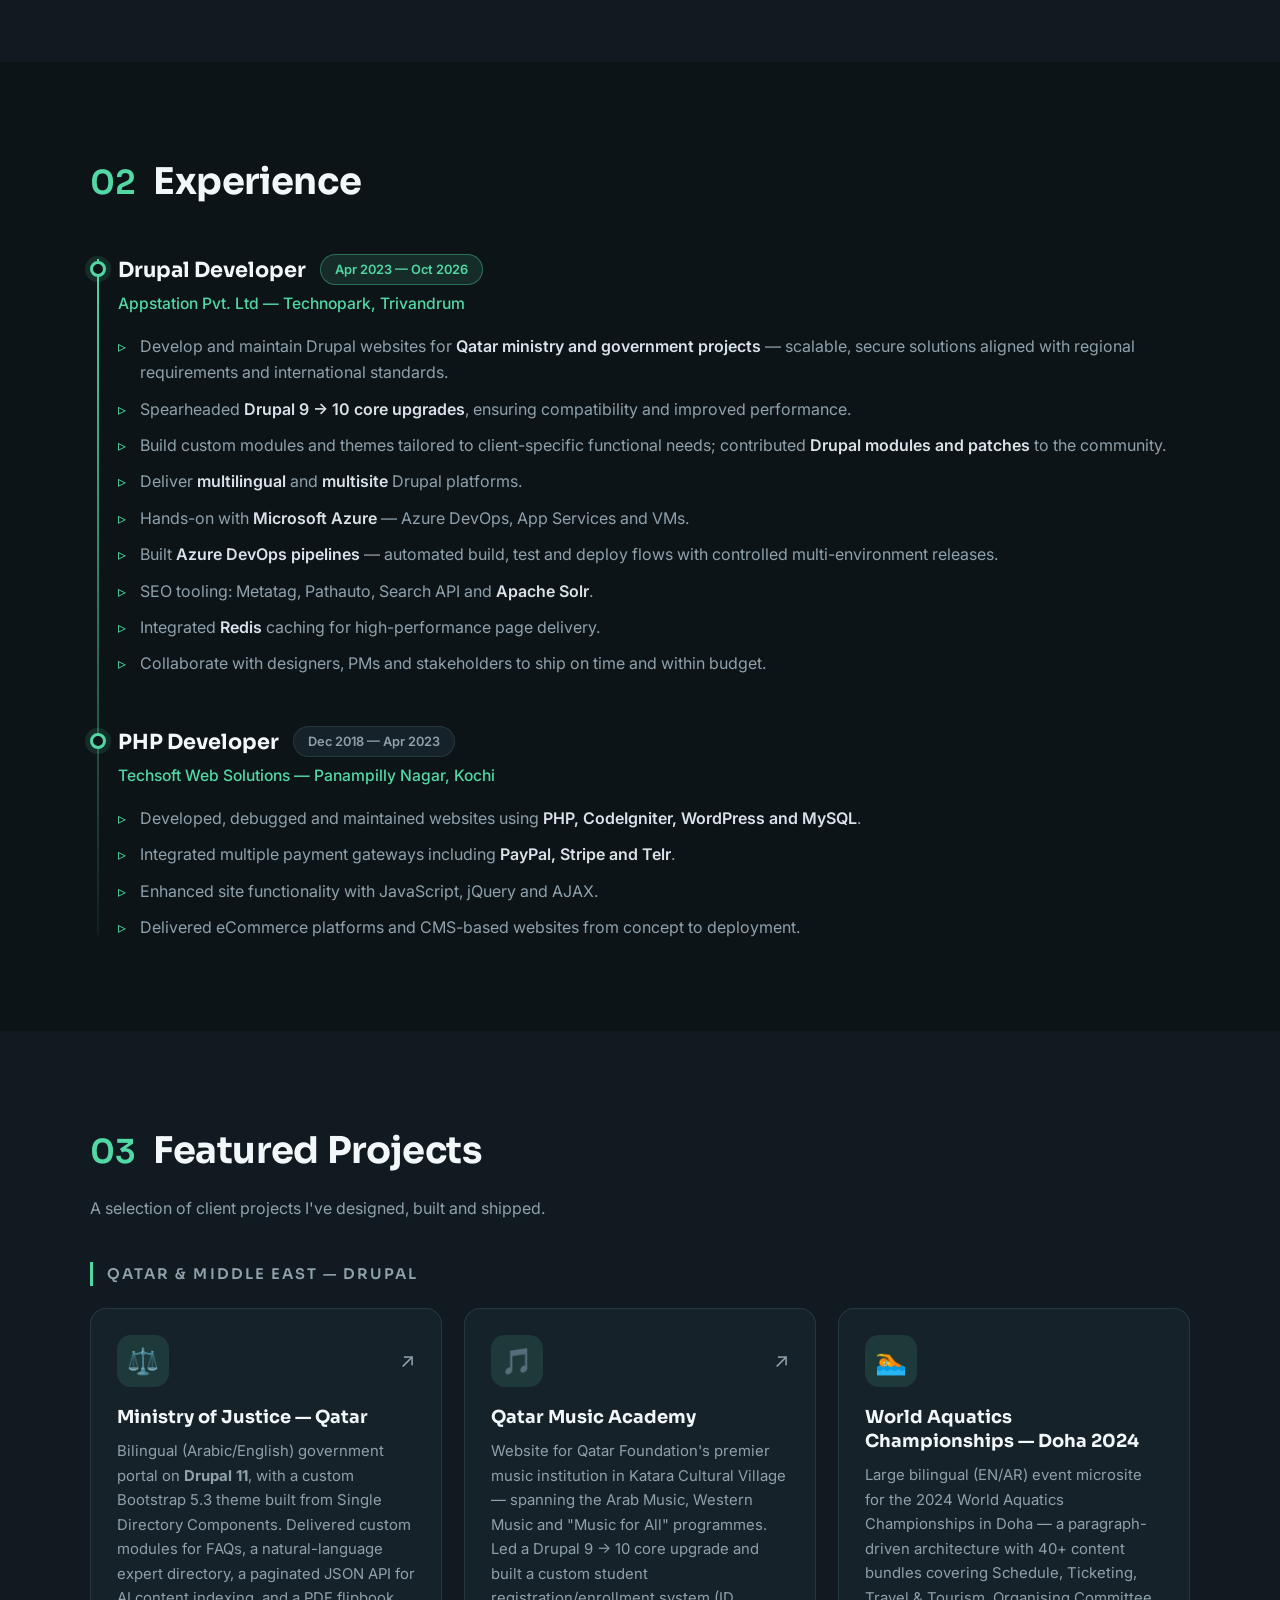
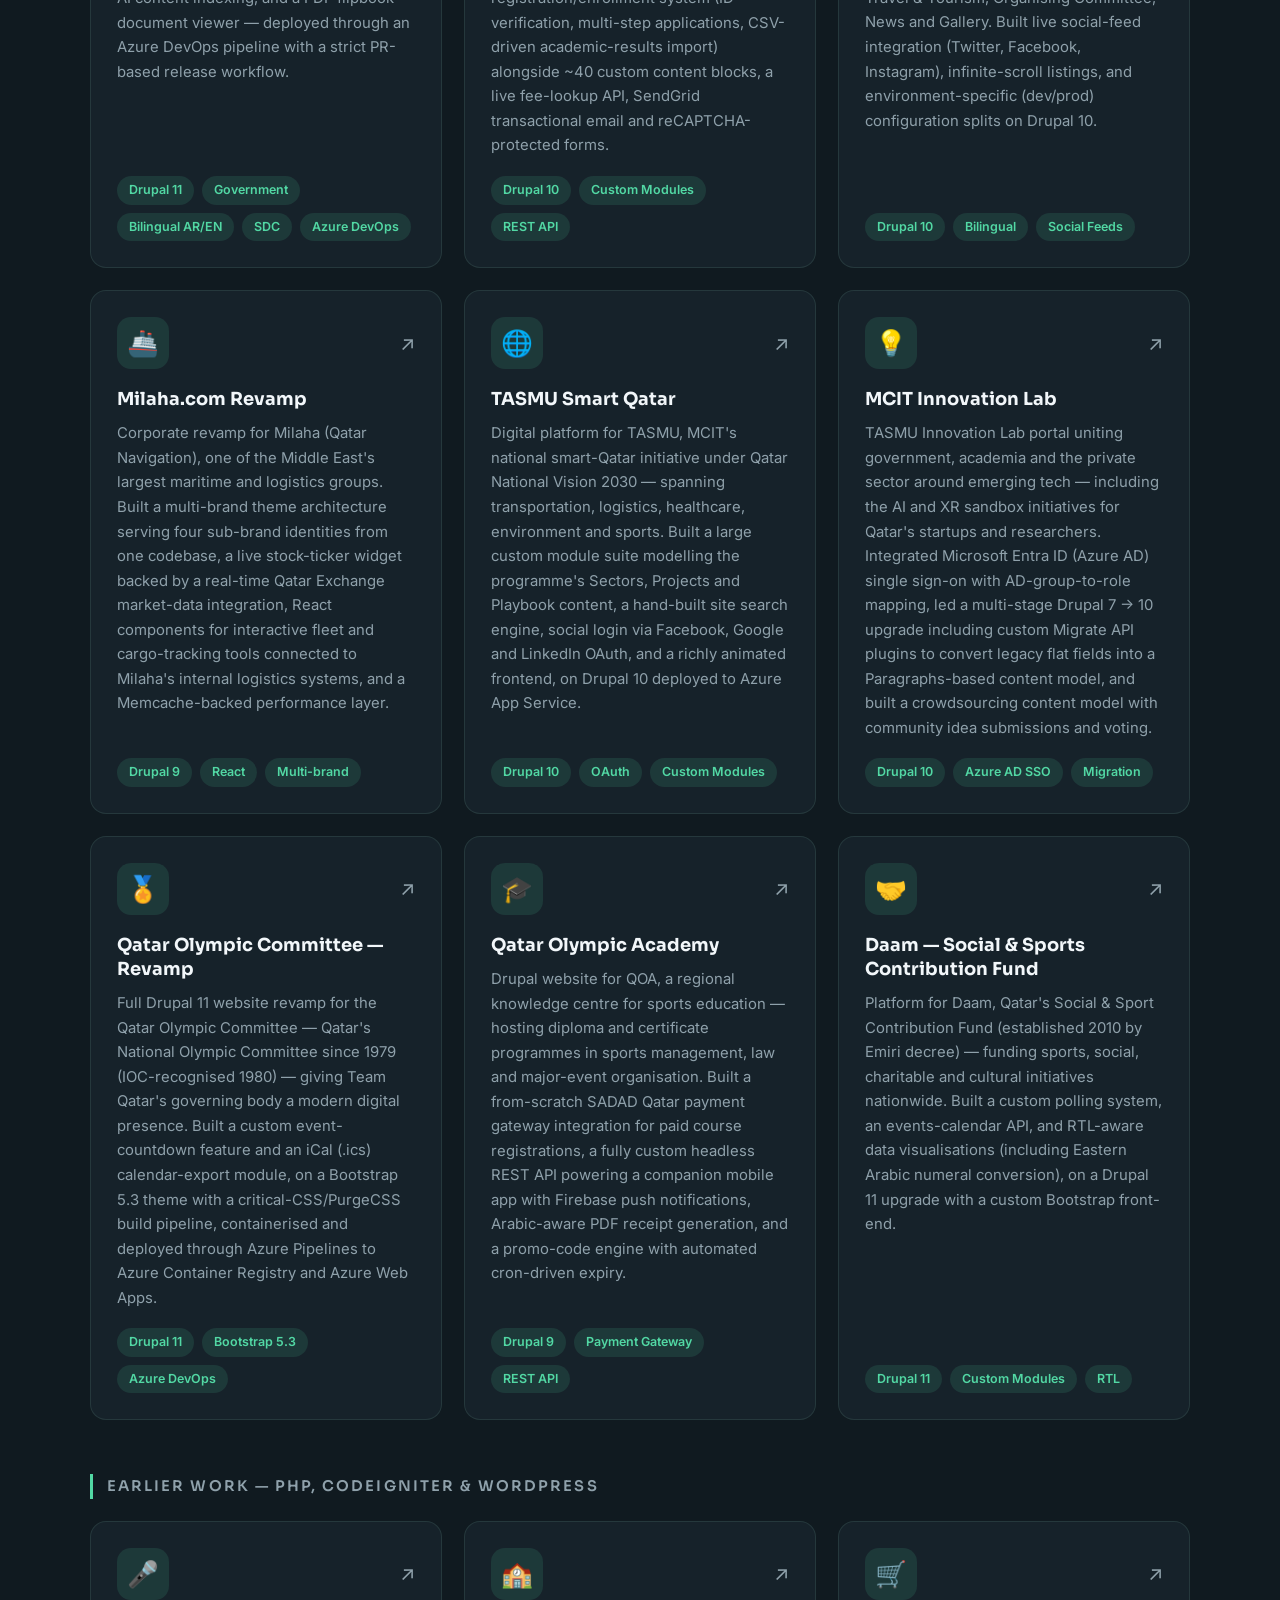
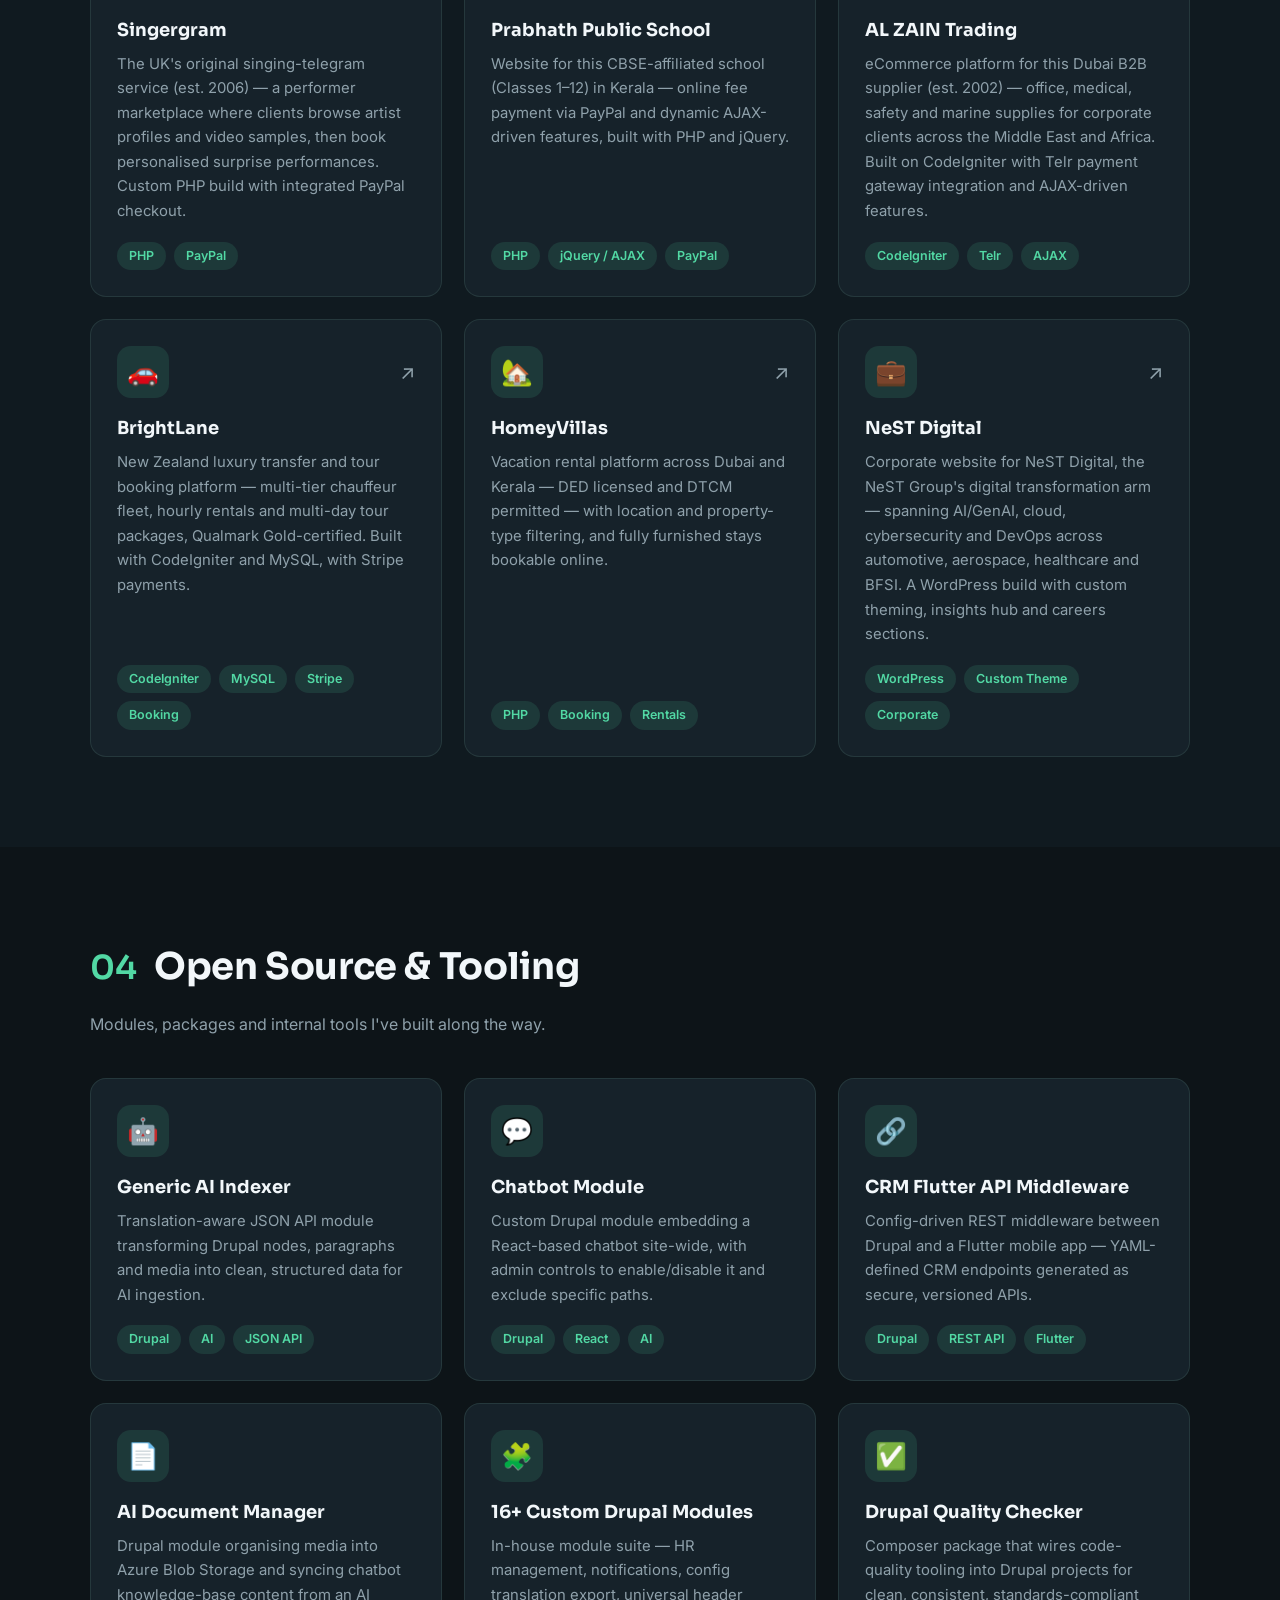
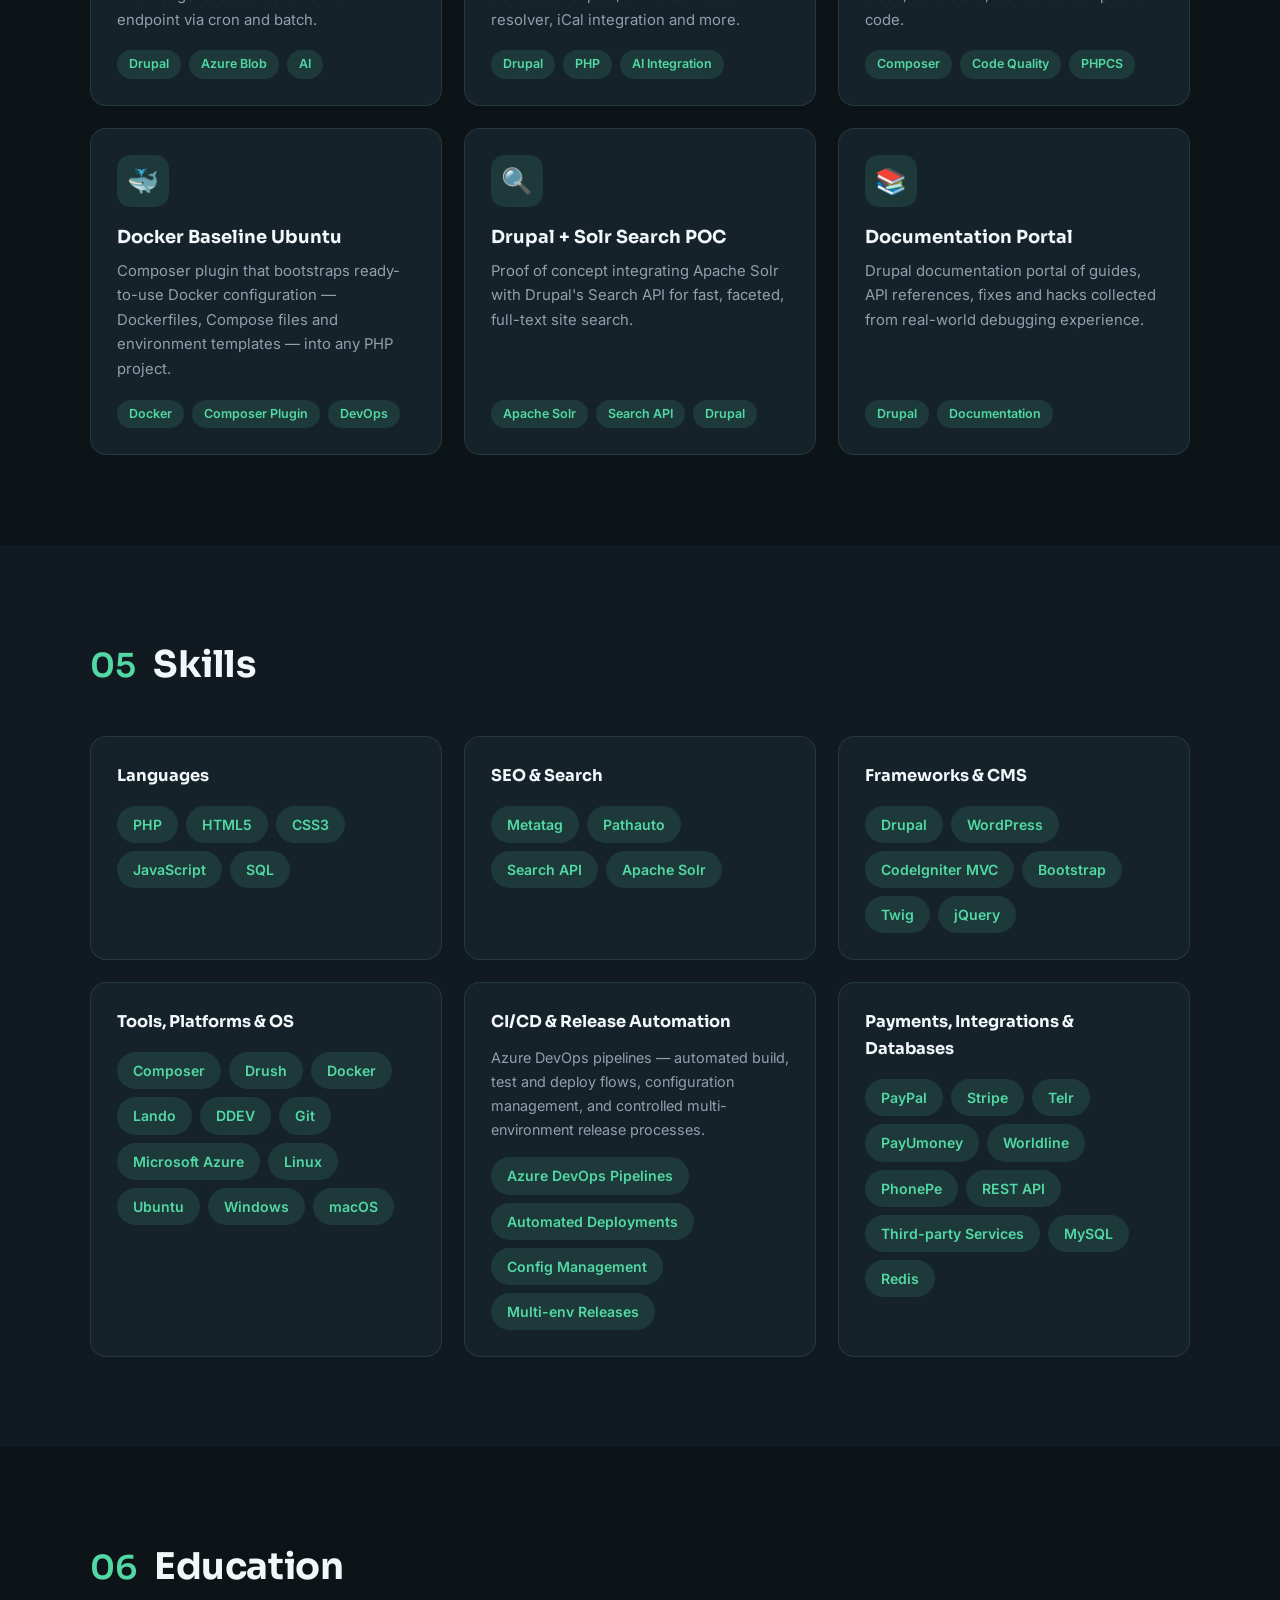
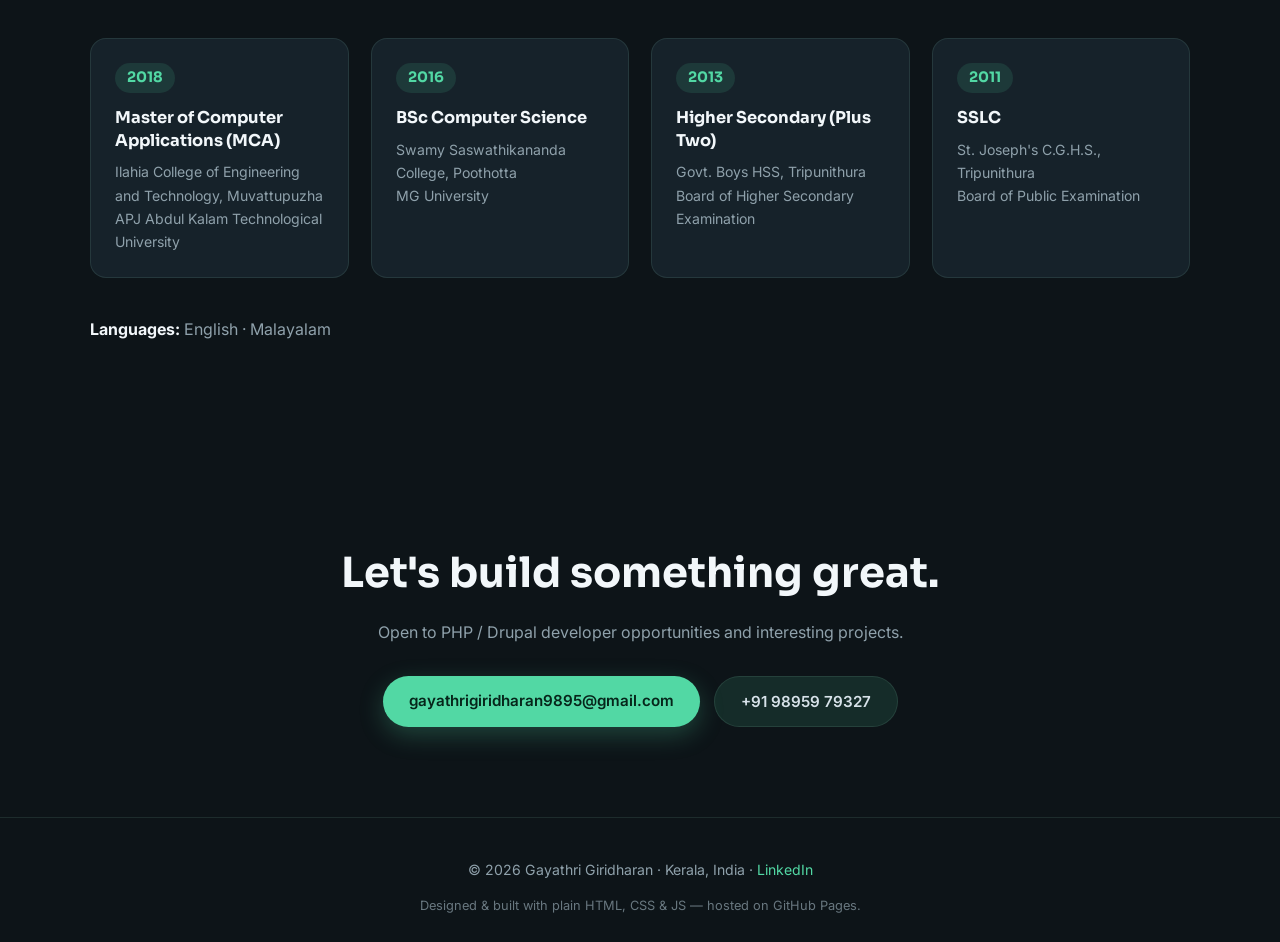
==== commit 2290e47e: "Update index.html" ====
--- a/index.html
+++ b/index.html
@@ -139,7 +139,6 @@
           </div>
           <ul class="fact-list reveal">
             <li><span class="fact-icon">📍</span><div><strong>Based in</strong>Kerala, India</div></li>
-<li><span class="fact-icon">💼</span><div><strong>Experience</strong>8+ Years in Web Development</div></li>
 <li><span class="fact-icon">🛠️</span><div><strong>Core Expertise</strong>PHP · Drupal · CodeIgniter · WordPress</div></li>
 <li><span class="fact-icon">🌍</span><div><strong>Project Experience</strong>Qatar Government Projects</div></li>
 <li><span class="fact-icon">🎓</span><div><strong>Education</strong>MCA, APJ Abdul Kalam Technological University</div></li>
